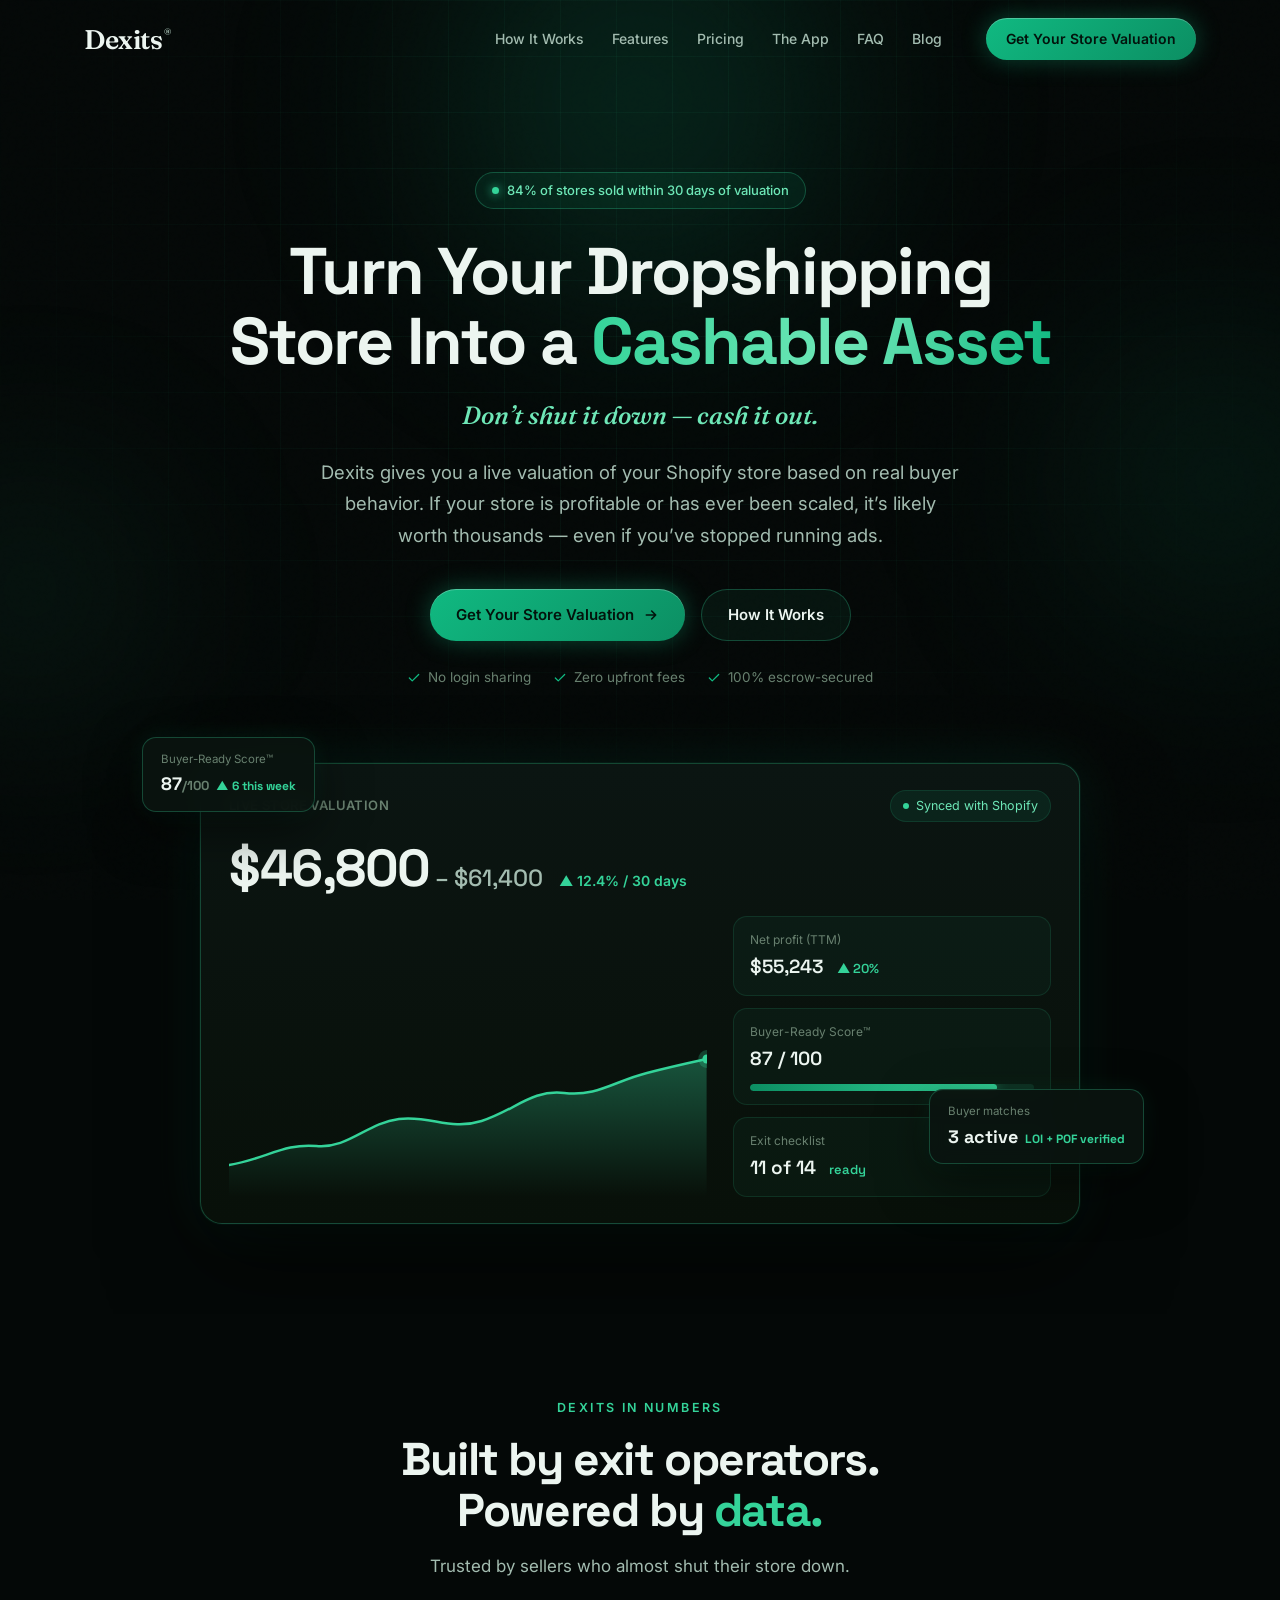
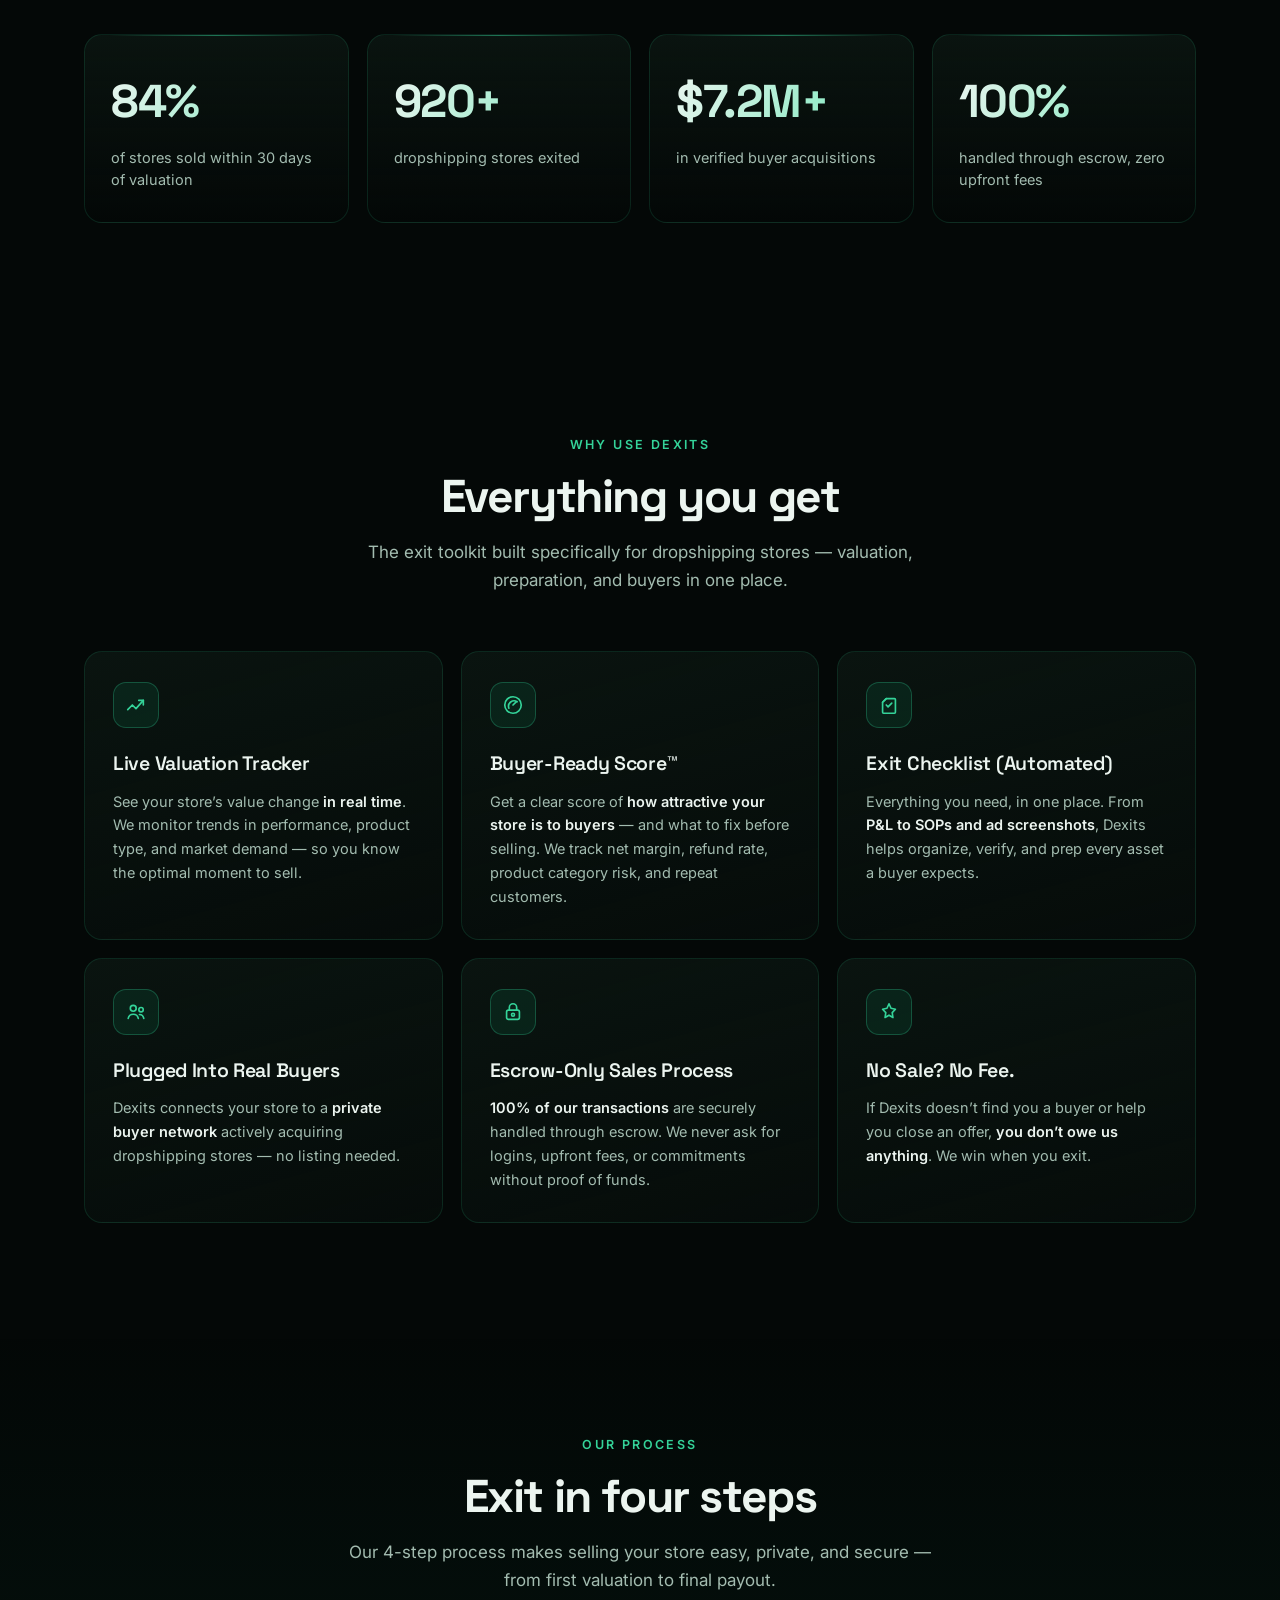
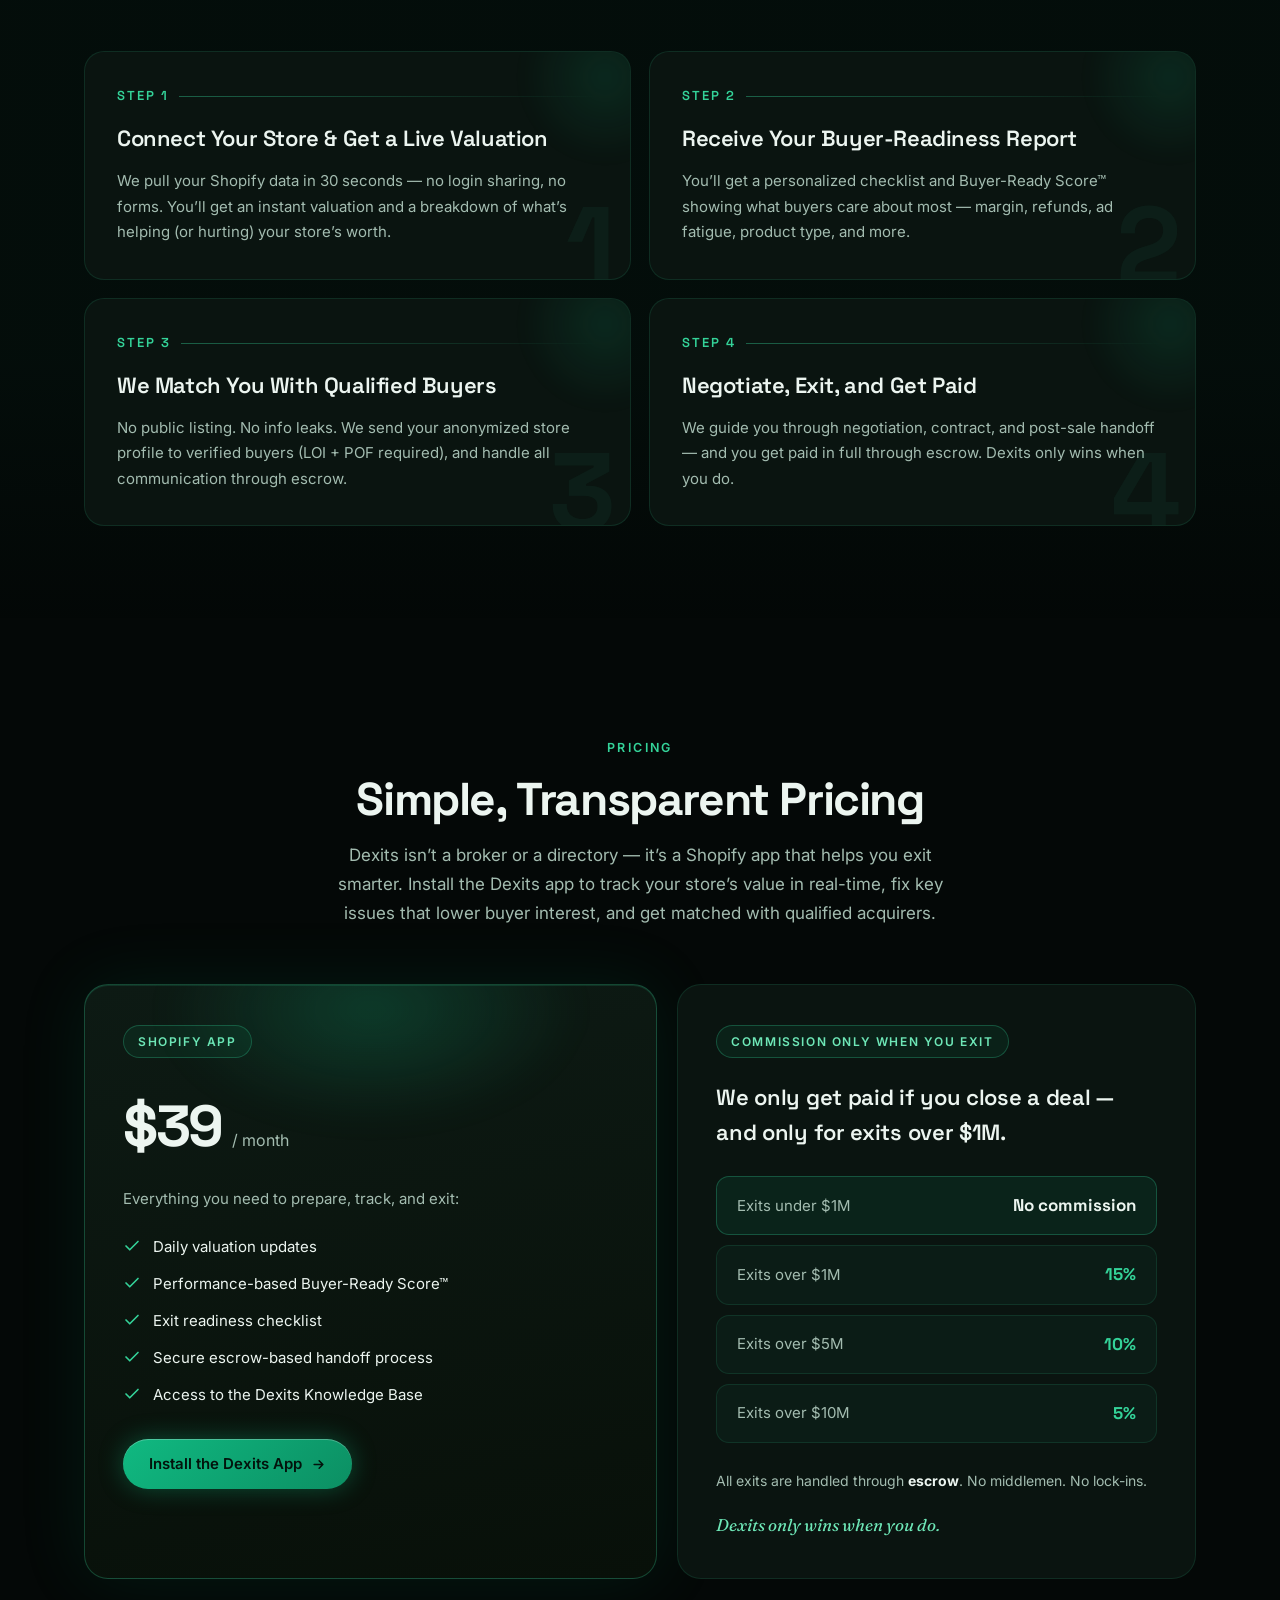
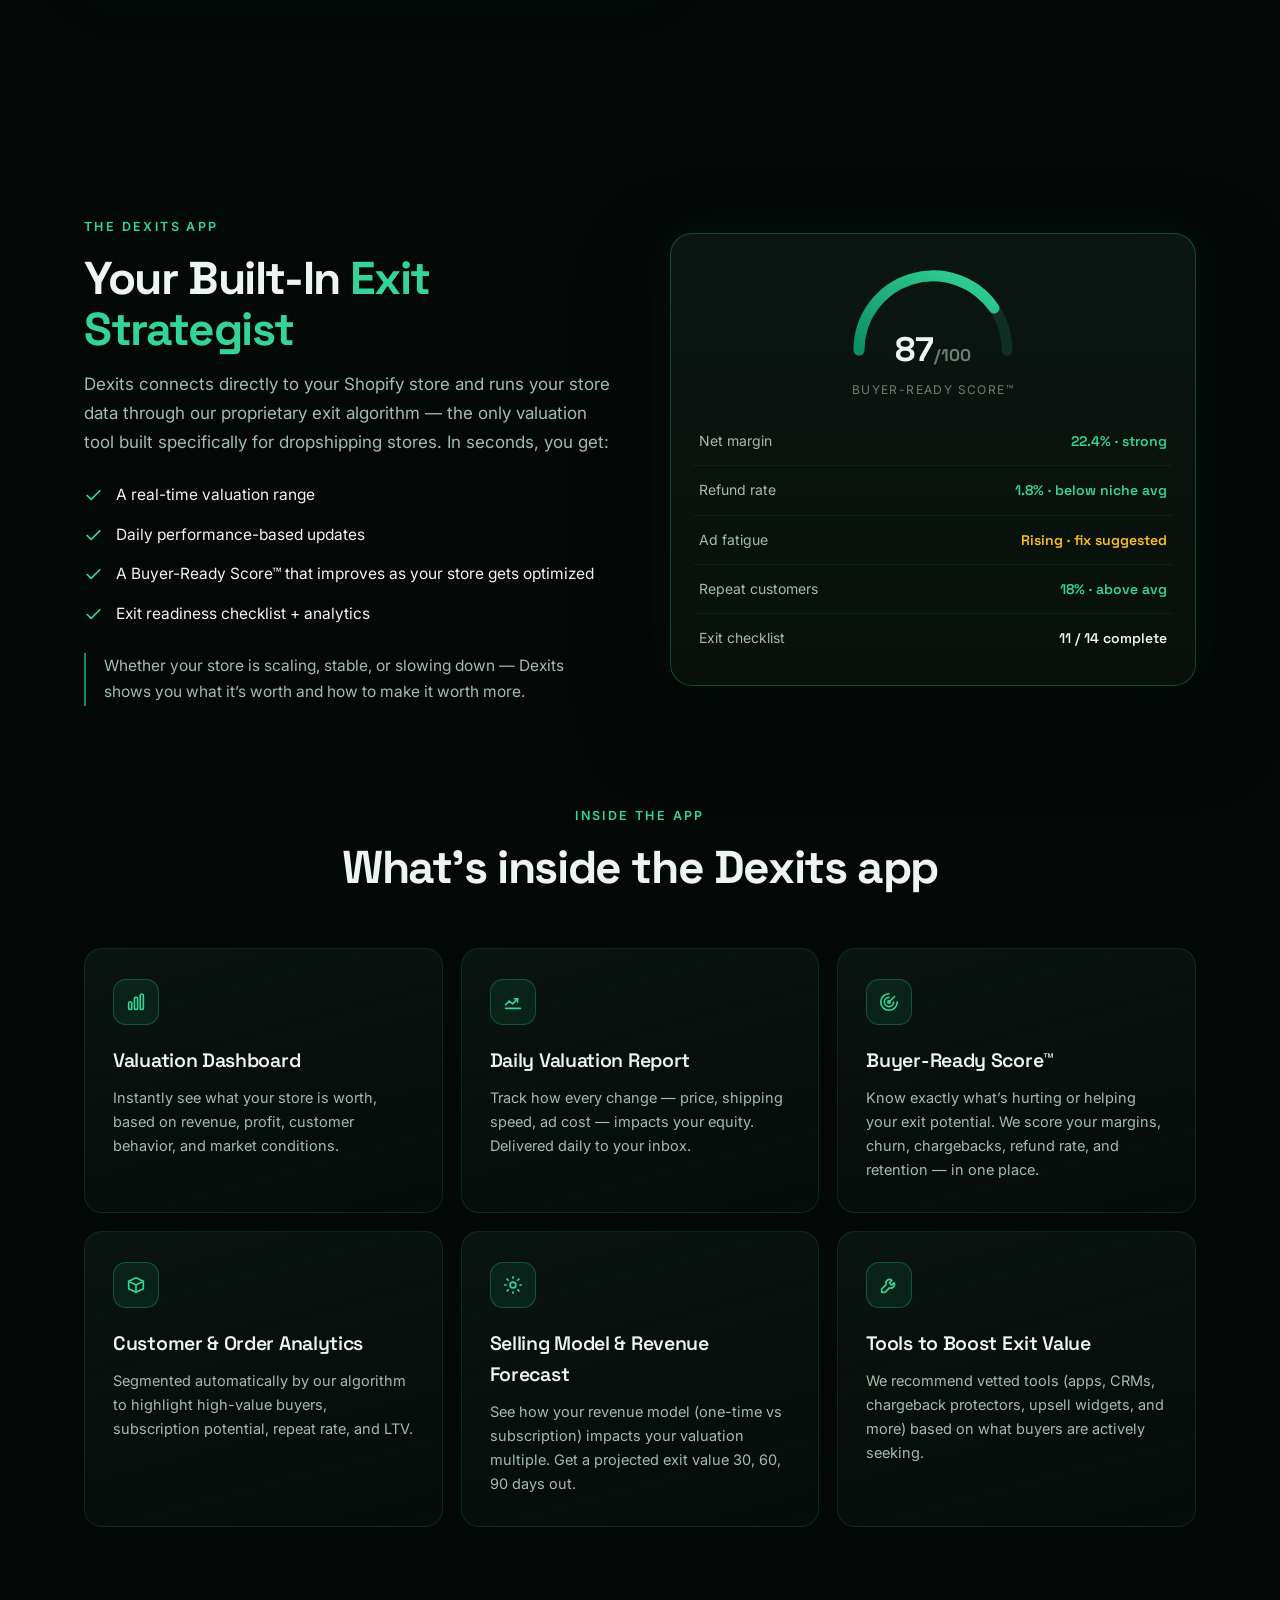
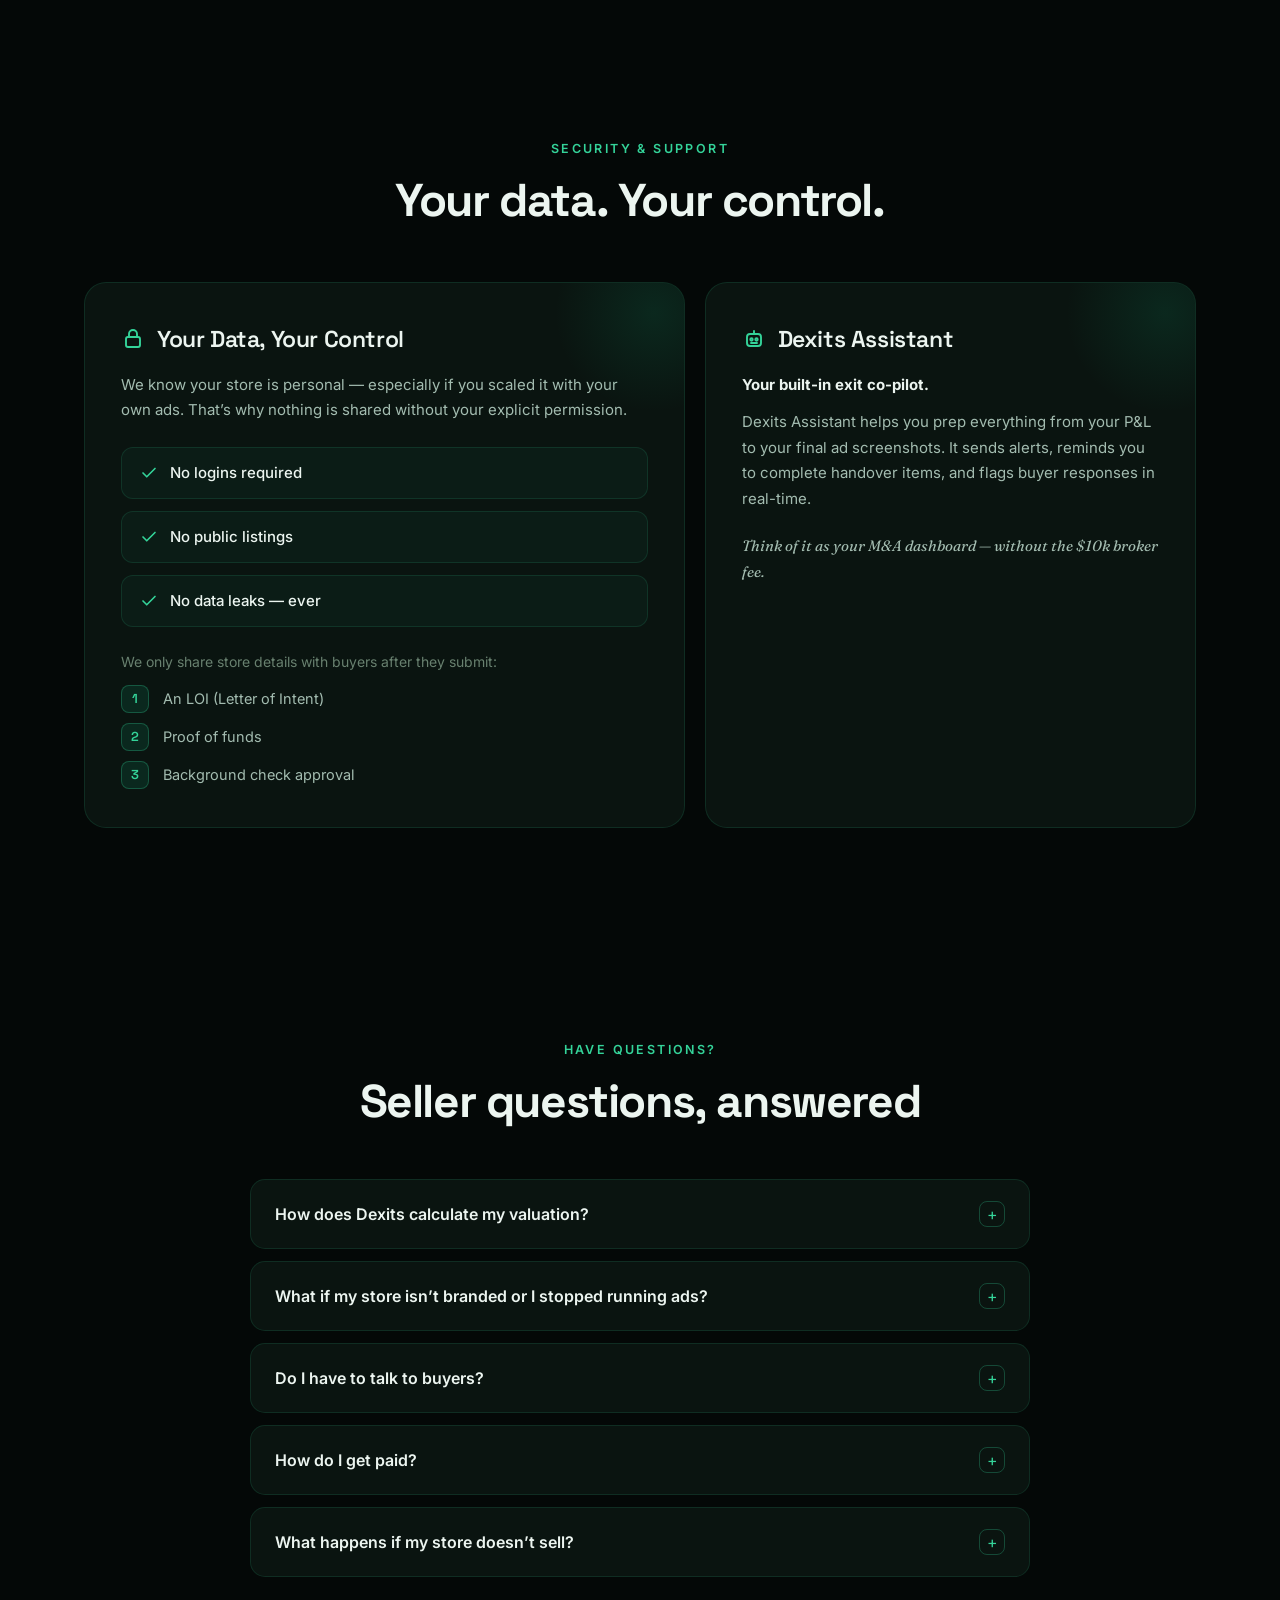
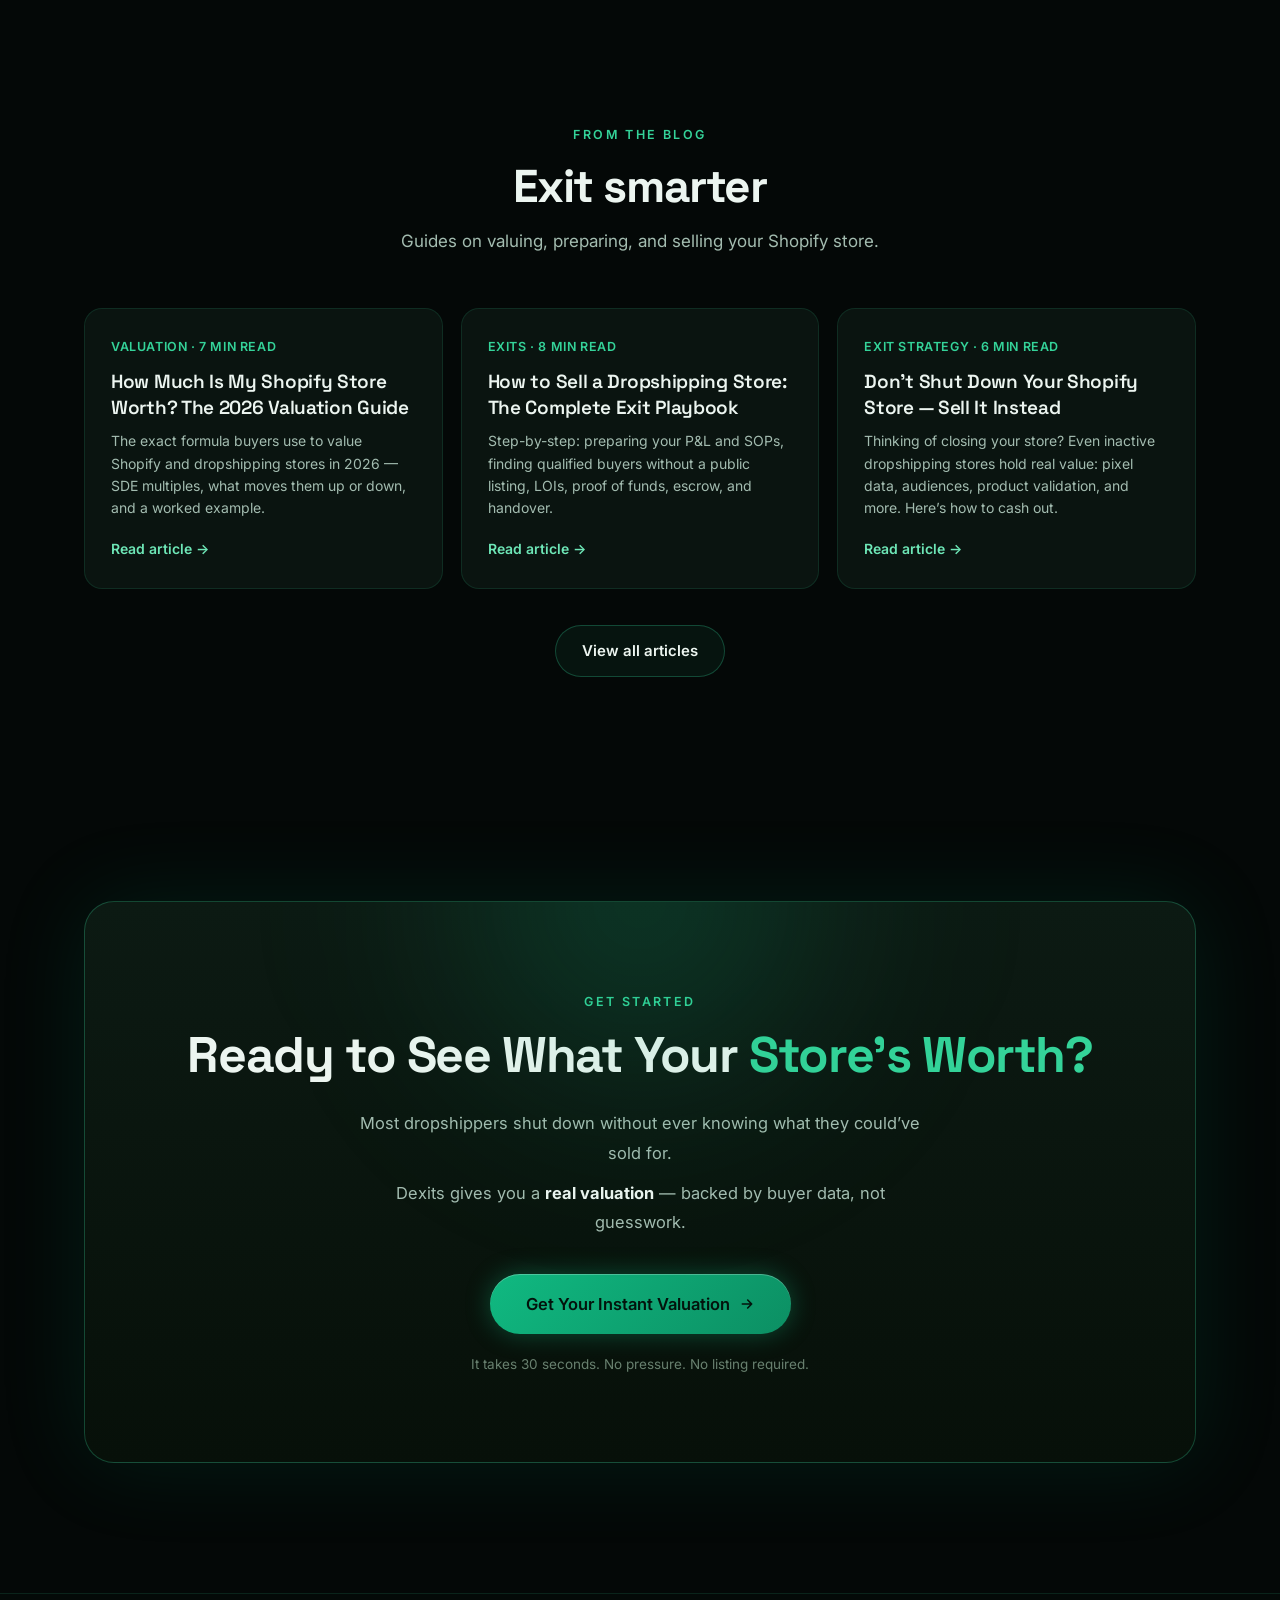
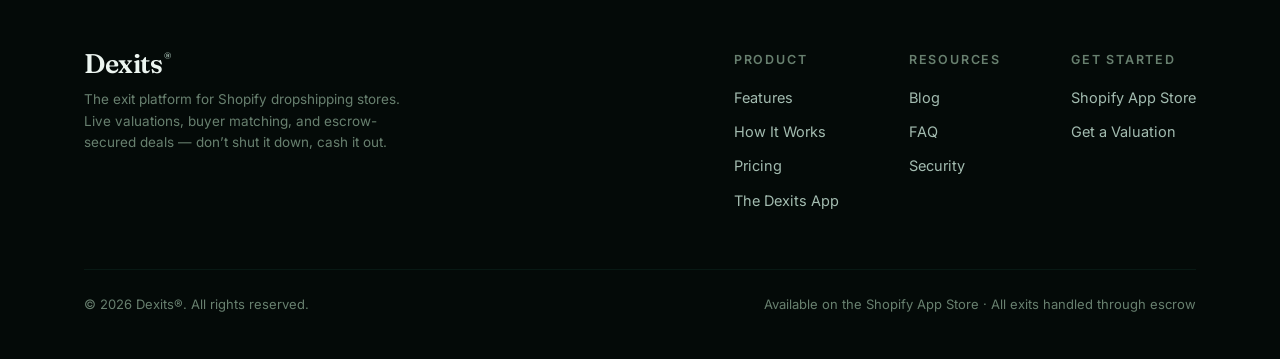
==== index.html @ 19e2a61b "dexits.com rebuild — vision-doc copy, dark emerald design, SEO blog system" ====
<!DOCTYPE html>
<html lang="en">
<head>
<meta charset="UTF-8">
<meta name="viewport" content="width=device-width, initial-scale=1.0">
<title>Dexits® — Turn Your Dropshipping Store Into a Cashable Asset</title>
<meta name="description" content="Don't shut it down — cash it out. Dexits gives you a live valuation of your Shopify store based on real buyer behavior. Instant valuation, Buyer-Ready Score™, private buyer matching, 100% escrow.">
<meta name="keywords" content="sell shopify store, shopify store valuation, sell dropshipping store, dropshipping store worth, exit shopify business, shopify exit, store valuation calculator">
<link rel="canonical" href="https://dexits.com/">
<meta property="og:type" content="website">
<meta property="og:url" content="https://dexits.com/">
<meta property="og:site_name" content="Dexits®">
<meta property="og:title" content="Dexits® — Turn Your Dropshipping Store Into a Cashable Asset">
<meta property="og:description" content="Live Shopify store valuations backed by real buyer behavior. Buyer-Ready Score™, private buyer network, 100% escrow, zero upfront fees.">
<meta name="twitter:card" content="summary_large_image">
<meta name="twitter:title" content="Dexits® — Turn Your Dropshipping Store Into a Cashable Asset">
<meta name="twitter:description" content="Don't shut it down — cash it out. Live valuations, buyer matching, and escrow-secured exits for Shopify dropshipping stores.">
<meta name="theme-color" content="#040807">
<link rel="preconnect" href="https://fonts.googleapis.com">
<link rel="preconnect" href="https://fonts.gstatic.com" crossorigin>
<link href="https://fonts.googleapis.com/css2?family=Fraunces:opsz,wght@9..144,500;9..144,600&family=Space+Grotesk:wght@400;500;600;700&family=Inter:wght@400;500;600&display=swap" rel="stylesheet">
<script type="application/ld+json">
{
  "@context": "https://schema.org",
  "@type": "Organization",
  "name": "Dexits",
  "url": "https://dexits.com/",
  "description": "Dexits helps Shopify dropshipping store owners get live valuations and exit through a private buyer network with escrow-secured deals.",
  "sameAs": ["https://apps.shopify.com/dexits"]
}
</script>
<script type="application/ld+json">
{
  "@context": "https://schema.org",
  "@type": "SoftwareApplication",
  "name": "Dexits — Shopify App",
  "operatingSystem": "Web",
  "applicationCategory": "BusinessApplication",
  "url": "https://apps.shopify.com/dexits",
  "offers": { "@type": "Offer", "price": "39", "priceCurrency": "USD", "description": "Monthly subscription. Commission only on exits over $1M." },
  "description": "Live Shopify store valuation, Buyer-Ready Score™, exit readiness checklist, and private buyer matching — built for dropshipping stores."
}
</script>
<script type="application/ld+json">
{
  "@context": "https://schema.org",
  "@type": "FAQPage",
  "mainEntity": [
    { "@type": "Question", "name": "How does Dexits calculate my valuation?", "acceptedAnswer": { "@type": "Answer", "text": "We plug into your Shopify store and analyze revenue, margin, churn, niche trends, and buyer demand. Our algorithm was built on real exit data from 900+ dropshipping stores." } },
    { "@type": "Question", "name": "What if my store isn't branded or I stopped running ads?", "acceptedAnswer": { "@type": "Answer", "text": "You'd be surprised what buyers are still interested in. Past performance, product type, and audience data can still create value — even if you're inactive now." } },
    { "@type": "Question", "name": "Do I have to talk to buyers?", "acceptedAnswer": { "@type": "Answer", "text": "Only if you want to. Dexits handles communication, negotiation, and handover. You'll only be looped in when it's time to review offers or finalize terms." } },
    { "@type": "Question", "name": "How do I get paid?", "acceptedAnswer": { "@type": "Answer", "text": "All payments go through a secure third-party escrow provider. You'll never be asked to share logins or accept direct wires." } },
    { "@type": "Question", "name": "What happens if my store doesn't sell?", "acceptedAnswer": { "@type": "Answer", "text": "You don't pay us anything. You'll still keep access to your Buyer-Ready Score™, valuation tracking, and Dexits Assistant for future exits." } }
  ]
}
</script>
<style>
/* ============================================================
   DEXITS.COM — dark + emerald glow
   EDIT STATS IN ONE PLACE: search for "STAT:" comments below
   ============================================================ */
:root{
  --bg0:#040807;
  --bg1:#060d0a;
  --panel:#0a1410;
  --panel2:#0c1712;
  --line:rgba(52,211,153,.13);
  --line-strong:rgba(52,211,153,.28);
  --em:#10b981;
  --em-bright:#34d399;
  --em-soft:#6ee7b7;
  --em-deep:#0c8f63;
  --ink:#ecf5f0;
  --mut:#a3bcb0;
  --dim:#68806f;
  --radius:18px;
  --font-body:'Inter',system-ui,-apple-system,sans-serif;
  --font-disp:'Space Grotesk','Inter',sans-serif;
  --font-serif:'Fraunces',Georgia,serif;
}
*{margin:0;padding:0;box-sizing:border-box}
html{scroll-behavior:smooth;scroll-padding-top:96px}
body{
  background:var(--bg0);
  color:var(--ink);
  font-family:var(--font-body);
  font-size:16px;line-height:1.6;
  -webkit-font-smoothing:antialiased;
  overflow-x:hidden;
}
::selection{background:rgba(16,185,129,.35)}
a{color:inherit;text-decoration:none}
img{max-width:100%;display:block}
.wrap{max-width:1160px;margin:0 auto;padding:0 24px}

/* ---------- ambient glow layers ---------- */
.orb{position:absolute;border-radius:50%;filter:blur(90px);pointer-events:none;z-index:0}
.grain{position:fixed;inset:0;z-index:1;pointer-events:none;opacity:.5;mix-blend-mode:overlay;
  background-image:url("data:image/svg+xml,%3Csvg viewBox='0 0 240 240' xmlns='http://www.w3.org/2000/svg'%3E%3Cfilter id='n'%3E%3CfeTurbulence type='fractalNoise' baseFrequency='0.9' numOctaves='2' stitchTiles='stitch'/%3E%3C/filter%3E%3Crect width='100%25' height='100%25' filter='url(%23n)' opacity='0.05'/%3E%3C/svg%3E");}
main,header,footer{position:relative;z-index:2}

/* ---------- nav ---------- */
.nav{position:fixed;top:0;left:0;right:0;z-index:50;transition:background .3s,border-color .3s,backdrop-filter .3s;border-bottom:1px solid transparent}
.nav.scrolled{background:rgba(4,8,7,.78);backdrop-filter:blur(14px);-webkit-backdrop-filter:blur(14px);border-bottom-color:var(--line)}
.nav-inner{max-width:1160px;margin:0 auto;padding:18px 24px;display:flex;align-items:center;gap:36px}
.brand{font-family:var(--font-serif);font-weight:600;font-size:27px;letter-spacing:-.5px;color:var(--ink);display:flex;align-items:flex-start;gap:2px;line-height:1}
.brand sup{font-size:10px;margin-top:2px;color:var(--mut)}
.nav-links{display:flex;gap:28px;margin-left:auto;align-items:center}
.nav-links a{font-size:14px;color:var(--mut);font-weight:500;transition:color .2s}
.nav-links a:hover{color:var(--em-bright)}
.btn{display:inline-flex;align-items:center;gap:9px;font-weight:600;font-size:15px;font-family:var(--font-body);border-radius:999px;padding:13px 26px;cursor:pointer;transition:transform .2s,box-shadow .2s,background .2s;border:none}
.btn-primary{background:linear-gradient(135deg,var(--em) 0%,var(--em-deep) 100%);color:#03130c;box-shadow:0 0 24px rgba(16,185,129,.35),inset 0 1px 0 rgba(255,255,255,.25)}
.btn-primary:hover{transform:translateY(-2px);box-shadow:0 0 42px rgba(16,185,129,.55),inset 0 1px 0 rgba(255,255,255,.25)}
.btn-ghost{background:rgba(52,211,153,.06);color:var(--ink);border:1px solid var(--line-strong)}
.btn-ghost:hover{background:rgba(52,211,153,.12);transform:translateY(-2px)}
.btn-sm{padding:10px 20px;font-size:14px}
.nav .btn{white-space:nowrap}
.burger{display:none;margin-left:auto;background:none;border:1px solid var(--line-strong);border-radius:10px;padding:8px 10px;color:var(--ink);font-size:18px;cursor:pointer}
.mobile-menu{display:none;position:fixed;top:64px;left:0;right:0;z-index:49;background:rgba(4,8,7,.97);backdrop-filter:blur(16px);border-bottom:1px solid var(--line);padding:18px 24px 26px;flex-direction:column;gap:16px}
.mobile-menu a{font-size:16px;color:var(--mut);font-weight:500}
.mobile-menu.open{display:flex}

/* ---------- hero ---------- */
.hero{position:relative;padding:172px 0 90px;overflow:hidden}
.hero .orb.a{width:640px;height:640px;top:-220px;left:50%;transform:translateX(-50%);background:radial-gradient(circle,rgba(16,185,129,.22),transparent 65%)}
.hero .orb.b{width:520px;height:520px;top:220px;right:-200px;background:radial-gradient(circle,rgba(12,143,99,.16),transparent 65%)}
.hero .orb.c{width:420px;height:420px;top:380px;left:-180px;background:radial-gradient(circle,rgba(52,211,153,.10),transparent 65%)}
.hero-grid-bg{position:absolute;inset:0;background-image:linear-gradient(rgba(52,211,153,.05) 1px,transparent 1px),linear-gradient(90deg,rgba(52,211,153,.05) 1px,transparent 1px);background-size:56px 56px;mask-image:radial-gradient(ellipse 75% 60% at 50% 22%,#000 30%,transparent 75%);-webkit-mask-image:radial-gradient(ellipse 75% 60% at 50% 22%,#000 30%,transparent 75%)}
.hero-inner{position:relative;text-align:center;max-width:860px;margin:0 auto}
.pill{display:inline-flex;align-items:center;gap:8px;font-size:13px;font-weight:500;color:var(--em-soft);background:rgba(16,185,129,.08);border:1px solid var(--line-strong);border-radius:999px;padding:7px 16px;margin-bottom:28px}
.pill .dot{width:7px;height:7px;border-radius:50%;background:var(--em-bright);box-shadow:0 0 10px var(--em-bright);animation:pulse 2.2s infinite}
@keyframes pulse{0%,100%{opacity:1}50%{opacity:.35}}
h1{font-family:var(--font-disp);font-size:clamp(38px,6vw,66px);line-height:1.06;letter-spacing:-2px;font-weight:700}
h1 .accent{background:linear-gradient(100deg,var(--em-bright),var(--em-soft) 55%,var(--em));-webkit-background-clip:text;background-clip:text;color:transparent}
.strap{font-family:var(--font-serif);font-size:clamp(19px,2.6vw,25px);color:var(--em-soft);margin-top:18px;font-weight:500;font-style:italic}
.sub{font-size:clamp(16px,2vw,18.5px);color:var(--mut);max-width:640px;margin:22px auto 0;line-height:1.7}
.hero-ctas{display:flex;gap:16px;justify-content:center;margin-top:38px;flex-wrap:wrap}
.micro-trust{display:flex;gap:22px;justify-content:center;margin-top:26px;flex-wrap:wrap;font-size:13.5px;color:var(--dim)}
.micro-trust span{display:flex;align-items:center;gap:7px}
.micro-trust svg{width:14px;height:14px;stroke:var(--em);flex:none}

/* hero dashboard visual */
.hero-visual{position:relative;max-width:880px;margin:74px auto 0}
.hero-visual::before{content:"";position:absolute;inset:-40px -60px auto;height:120%;background:radial-gradient(ellipse 60% 55% at 50% 45%,rgba(16,185,129,.16),transparent 70%);filter:blur(30px);z-index:0}
.dash{position:relative;z-index:1;background:linear-gradient(180deg,#0b1512,#081009);border:1px solid var(--line-strong);border-radius:22px;padding:26px 28px;box-shadow:0 40px 90px rgba(0,0,0,.6),0 0 0 1px rgba(52,211,153,.06),0 0 60px rgba(16,185,129,.12);text-align:left}
.dash-top{display:flex;align-items:center;justify-content:space-between;margin-bottom:20px;gap:12px;flex-wrap:wrap}
.dash-title{font-size:13px;color:var(--dim);letter-spacing:.4px;text-transform:uppercase;font-weight:600}
.dash-live{display:flex;align-items:center;gap:7px;font-size:12.5px;color:var(--em-soft);background:rgba(16,185,129,.09);border:1px solid var(--line);padding:5px 12px;border-radius:999px}
.dash-live .dot{width:6px;height:6px;border-radius:50%;background:var(--em-bright);animation:pulse 2s infinite}
.dash-val{font-family:var(--font-disp);font-size:clamp(34px,5vw,52px);font-weight:700;letter-spacing:-1.5px;line-height:1}
.dash-val small{font-size:.45em;color:var(--mut);font-weight:500;letter-spacing:0}
.dash-delta{display:inline-flex;align-items:center;gap:5px;color:var(--em-bright);font-size:14px;font-weight:600;margin-left:12px}
.dash-cols{display:grid;grid-template-columns:1.5fr 1fr;gap:26px;margin-top:22px;align-items:end}
.spark{width:100%;height:150px}
.dash-side{display:flex;flex-direction:column;gap:12px}
.mini{background:rgba(52,211,153,.045);border:1px solid var(--line);border-radius:14px;padding:13px 16px}
.mini .k{font-size:12px;color:var(--dim);margin-bottom:3px}
.mini .v{font-family:var(--font-disp);font-size:19px;font-weight:600}
.mini .v em{font-style:normal;color:var(--em-bright);font-size:13px;margin-left:8px}
.score-bar{height:7px;border-radius:99px;background:rgba(52,211,153,.12);margin-top:9px;overflow:hidden}
.score-bar i{display:block;height:100%;width:87%;border-radius:99px;background:linear-gradient(90deg,var(--em-deep),var(--em-bright));box-shadow:0 0 12px rgba(52,211,153,.6)}
.chip{position:absolute;z-index:2;background:rgba(10,20,16,.92);border:1px solid var(--line-strong);border-radius:14px;padding:12px 18px;box-shadow:0 18px 50px rgba(0,0,0,.55),0 0 24px rgba(16,185,129,.10);backdrop-filter:blur(8px)}
.chip .k{font-size:11.5px;color:var(--dim);margin-bottom:2px}
.chip .v{font-family:var(--font-disp);font-size:18px;font-weight:700}
.chip .v em{font-style:normal;font-size:12px;color:var(--em-bright);margin-left:7px}
.chip.c1{top:-26px;left:-58px;animation:float 7s ease-in-out infinite}
.chip.c2{bottom:60px;right:-64px;animation:float 8s ease-in-out 1.2s infinite}
@keyframes float{0%,100%{transform:translateY(0)}50%{transform:translateY(-12px)}}

/* ---------- shared section bits ---------- */
section{position:relative;padding:104px 0}
.label{display:inline-block;font-size:12.5px;letter-spacing:2.4px;text-transform:uppercase;color:var(--em-bright);font-weight:600;margin-bottom:16px}
h2{font-family:var(--font-disp);font-size:clamp(30px,4.4vw,46px);letter-spacing:-1.4px;line-height:1.1;font-weight:700}
.sect-sub{color:var(--mut);font-size:17px;max-width:620px;margin-top:16px;line-height:1.7}
.center{text-align:center}
.center .sect-sub{margin-left:auto;margin-right:auto}

/* reveal on scroll */
.rv{opacity:0;transform:translateY(26px);transition:opacity .7s ease,transform .7s ease}
.rv.in{opacity:1;transform:none}

/* ---------- numbers ---------- */
.numbers{padding-top:80px}
.num-grid{display:grid;grid-template-columns:repeat(4,1fr);gap:18px;margin-top:54px}
.num-card{background:linear-gradient(180deg,var(--panel),transparent);border:1px solid var(--line);border-radius:var(--radius);padding:30px 26px;position:relative;overflow:hidden;transition:border-color .3s,transform .3s}
.num-card:hover{border-color:var(--line-strong);transform:translateY(-4px)}
.num-card::after{content:"";position:absolute;top:0;left:24px;right:24px;height:1px;background:linear-gradient(90deg,transparent,rgba(52,211,153,.5),transparent)}
.num{font-family:var(--font-disp);font-size:clamp(34px,4vw,46px);font-weight:700;letter-spacing:-1.5px;background:linear-gradient(120deg,var(--ink),var(--em-soft));-webkit-background-clip:text;background-clip:text;color:transparent}
.num-card p{color:var(--mut);font-size:14.5px;margin-top:8px;line-height:1.55}

/* ---------- features ---------- */
.feat-grid{display:grid;grid-template-columns:repeat(3,1fr);gap:18px;margin-top:56px}
.feat{background:linear-gradient(165deg,var(--panel) 0%,rgba(10,20,16,.35) 100%);border:1px solid var(--line);border-radius:var(--radius);padding:30px 28px;transition:transform .3s,border-color .3s,box-shadow .3s;position:relative;overflow:hidden}
.feat:hover{transform:translateY(-5px);border-color:var(--line-strong);box-shadow:0 24px 60px rgba(0,0,0,.45),0 0 34px rgba(16,185,129,.08)}
.feat-ico{width:46px;height:46px;border-radius:13px;background:rgba(16,185,129,.10);border:1px solid var(--line-strong);display:flex;align-items:center;justify-content:center;margin-bottom:20px}
.feat-ico svg{width:22px;height:22px;stroke:var(--em-bright);fill:none;stroke-width:1.8;stroke-linecap:round;stroke-linejoin:round}
.feat h3{font-family:var(--font-disp);font-size:19.5px;font-weight:600;letter-spacing:-.3px;margin-bottom:10px}
.feat p{color:var(--mut);font-size:14.5px;line-height:1.65}
.feat p b{color:var(--ink);font-weight:600}

/* ---------- process ---------- */
.process{background:linear-gradient(180deg,transparent,rgba(12,143,99,.045) 30%,rgba(12,143,99,.045) 70%,transparent)}
.steps{display:grid;grid-template-columns:repeat(2,1fr);gap:18px;margin-top:56px}
.step{background:var(--panel);border:1px solid var(--line);border-radius:20px;padding:34px 32px;position:relative;overflow:hidden;transition:transform .3s,border-color .3s}
.step:hover{transform:translateY(-4px);border-color:var(--line-strong)}
.step::before{content:"";position:absolute;top:-60px;right:-60px;width:170px;height:170px;background:radial-gradient(circle,rgba(16,185,129,.13),transparent 70%);filter:blur(8px)}
.step-no{font-family:var(--font-disp);font-size:13px;font-weight:600;letter-spacing:2px;color:var(--em-bright);text-transform:uppercase;margin-bottom:14px;display:flex;align-items:center;gap:10px}
.step-no::after{content:"";flex:1;height:1px;background:linear-gradient(90deg,rgba(52,211,153,.4),transparent)}
.step h3{font-family:var(--font-disp);font-size:22px;font-weight:600;letter-spacing:-.4px;margin-bottom:12px}
.step p{color:var(--mut);font-size:15px;line-height:1.7}
.step .big-index{position:absolute;bottom:-22px;right:14px;font-family:var(--font-disp);font-size:110px;font-weight:700;color:rgba(52,211,153,.06);line-height:1;pointer-events:none}

/* ---------- pricing ---------- */
.price-grid{display:grid;grid-template-columns:1.05fr .95fr;gap:20px;margin-top:56px;align-items:stretch}
.price-card{border-radius:24px;padding:40px 38px;position:relative;overflow:hidden}
.price-app{background:linear-gradient(170deg,#0d1a14,#081009);border:1px solid var(--line-strong);box-shadow:0 0 70px rgba(16,185,129,.10),inset 0 1px 0 rgba(52,211,153,.14)}
.price-app::before{content:"";position:absolute;top:-90px;left:50%;transform:translateX(-50%);width:420px;height:230px;background:radial-gradient(ellipse,rgba(16,185,129,.22),transparent 70%);filter:blur(16px)}
.price-tag{display:inline-block;font-size:12px;letter-spacing:1.6px;text-transform:uppercase;color:var(--em-soft);border:1px solid var(--line-strong);background:rgba(16,185,129,.08);border-radius:999px;padding:6px 14px;font-weight:600;margin-bottom:22px}
.price-line{display:flex;align-items:baseline;gap:10px}
.price-line .amount{font-family:var(--font-disp);font-size:58px;font-weight:700;letter-spacing:-2.5px}
.price-line .per{color:var(--mut);font-size:16px}
.price-card h3{font-family:var(--font-disp);font-size:22px;font-weight:600;margin-bottom:6px;letter-spacing:-.3px}
.price-desc{color:var(--mut);font-size:15px;margin:14px 0 24px;line-height:1.65}
.plist{list-style:none;display:flex;flex-direction:column;gap:13px;margin-bottom:32px}
.plist li{display:flex;gap:12px;align-items:flex-start;font-size:15px;color:var(--ink)}
.plist svg{width:18px;height:18px;flex:none;margin-top:2px;stroke:var(--em-bright);fill:none;stroke-width:2.2;stroke-linecap:round;stroke-linejoin:round}
.price-comm{background:var(--panel);border:1px solid var(--line)}
.tiers{display:flex;flex-direction:column;gap:10px;margin:26px 0}
.tier{display:flex;justify-content:space-between;align-items:center;background:rgba(52,211,153,.045);border:1px solid var(--line);border-radius:13px;padding:15px 20px;font-size:15px}
.tier .range{color:var(--mut)}
.tier .rate{font-family:var(--font-disp);font-weight:700;font-size:17px;color:var(--em-bright)}
.tier.zero .rate{color:var(--ink)}
.tier.zero{border-color:var(--line-strong);background:rgba(16,185,129,.09)}
.comm-note{color:var(--mut);font-size:14px;line-height:1.7}
.comm-note b{color:var(--ink)}
.wins{font-family:var(--font-serif);font-style:italic;color:var(--em-soft);font-size:17px;margin-top:18px}

/* ---------- app section ---------- */
.app-intro{display:grid;grid-template-columns:1fr 1fr;gap:60px;align-items:center;margin-top:26px}
.app-bullets{list-style:none;display:flex;flex-direction:column;gap:15px;margin:26px 0}
.app-bullets li{display:flex;gap:13px;align-items:flex-start;font-size:15.5px}
.app-bullets svg{width:19px;height:19px;flex:none;margin-top:3px;stroke:var(--em-bright);fill:none;stroke-width:2.2;stroke-linecap:round;stroke-linejoin:round}
.app-close{color:var(--mut);font-size:15.5px;line-height:1.7;border-left:2px solid var(--em-deep);padding-left:18px}
.app-shot{background:linear-gradient(180deg,#0b1512,#081009);border:1px solid var(--line-strong);border-radius:22px;padding:22px;box-shadow:0 34px 80px rgba(0,0,0,.55),0 0 50px rgba(16,185,129,.10)}
.app-shot .row{display:flex;justify-content:space-between;align-items:center;padding:13px 6px;border-bottom:1px solid rgba(52,211,153,.08);font-size:14px}
.app-shot .row:last-child{border-bottom:none}
.app-shot .row .l{color:var(--mut)}
.app-shot .row .r{font-family:var(--font-disp);font-weight:600}
.good{color:var(--em-bright)} .warn{color:#fbbf24}
.gauge-wrap{text-align:center;padding:8px 0 18px}
.gauge{width:168px;height:92px;margin:0 auto}
.gauge-num{font-family:var(--font-disp);font-size:34px;font-weight:700;margin-top:-40px}
.gauge-cap{font-size:12px;color:var(--dim);letter-spacing:1.4px;text-transform:uppercase;margin-top:2px}
.modules{display:grid;grid-template-columns:repeat(3,1fr);gap:18px;margin-top:56px}

/* ---------- security ---------- */
.sec-grid{display:grid;grid-template-columns:1.1fr .9fr;gap:20px;margin-top:56px}
.sec-card{background:var(--panel);border:1px solid var(--line);border-radius:22px;padding:38px 36px;position:relative;overflow:hidden}
.sec-card::before{content:"";position:absolute;top:-70px;right:-70px;width:200px;height:200px;background:radial-gradient(circle,rgba(16,185,129,.12),transparent 70%)}
.sec-card h3{font-family:var(--font-disp);font-size:23px;font-weight:600;letter-spacing:-.4px;margin-bottom:14px;display:flex;align-items:center;gap:12px}
.sec-card h3 svg{width:24px;height:24px;stroke:var(--em-bright);fill:none;stroke-width:1.9;stroke-linecap:round;stroke-linejoin:round}
.sec-card>p{color:var(--mut);font-size:15px;line-height:1.7}
.nos{display:flex;flex-direction:column;gap:12px;margin:24px 0}
.no-item{display:flex;gap:12px;align-items:center;background:rgba(52,211,153,.045);border:1px solid var(--line);border-radius:12px;padding:13px 18px;font-size:15px;font-weight:500}
.no-item svg{width:18px;height:18px;flex:none;stroke:var(--em-bright);fill:none;stroke-width:2.2;stroke-linecap:round;stroke-linejoin:round}
.gate{margin-top:22px}
.gate p{font-size:14px;color:var(--dim);margin-bottom:12px}
.gate ol{list-style:none;counter-reset:g;display:flex;flex-direction:column;gap:10px}
.gate ol li{counter-increment:g;display:flex;gap:14px;align-items:center;font-size:14.5px;color:var(--mut)}
.gate ol li::before{content:counter(g);width:26px;height:26px;flex:none;border-radius:8px;background:rgba(16,185,129,.12);border:1px solid var(--line-strong);color:var(--em-bright);font-family:var(--font-disp);font-weight:600;font-size:13px;display:flex;align-items:center;justify-content:center}
.assist-quote{font-family:var(--font-serif);font-style:italic;font-size:17px;color:var(--em-soft);margin-top:22px}

/* ---------- faq ---------- */
.faq-list{max-width:780px;margin:52px auto 0;display:flex;flex-direction:column;gap:12px}
.faq{background:var(--panel);border:1px solid var(--line);border-radius:15px;overflow:hidden;transition:border-color .3s}
.faq.open{border-color:var(--line-strong)}
.faq-q{width:100%;background:none;border:none;color:var(--ink);font-family:var(--font-body);font-size:16px;font-weight:600;text-align:left;padding:21px 24px;cursor:pointer;display:flex;justify-content:space-between;align-items:center;gap:16px}
.faq-q .x{width:26px;height:26px;flex:none;border-radius:8px;border:1px solid var(--line-strong);display:flex;align-items:center;justify-content:center;color:var(--em-bright);font-size:16px;transition:transform .3s;font-weight:400}
.faq.open .x{transform:rotate(45deg)}
.faq-a{max-height:0;overflow:hidden;transition:max-height .4s ease}
.faq-a p{padding:0 24px 22px;color:var(--mut);font-size:15px;line-height:1.7}

/* ---------- blog teaser ---------- */
.blog-grid{display:grid;grid-template-columns:repeat(3,1fr);gap:18px;margin-top:52px}
.post-card{background:var(--panel);border:1px solid var(--line);border-radius:var(--radius);padding:28px 26px;display:flex;flex-direction:column;transition:transform .3s,border-color .3s}
.post-card:hover{transform:translateY(-5px);border-color:var(--line-strong)}
.post-meta{font-size:12.5px;color:var(--em-bright);letter-spacing:.6px;text-transform:uppercase;font-weight:600;margin-bottom:12px}
.post-card h3{font-family:var(--font-disp);font-size:19px;font-weight:600;letter-spacing:-.3px;line-height:1.35;margin-bottom:10px}
.post-card p{color:var(--mut);font-size:14px;line-height:1.6;flex:1}
.post-card .more{margin-top:18px;font-size:14px;color:var(--em-soft);font-weight:600}

/* ---------- final CTA ---------- */
.final{padding:120px 0 130px}
.final-card{position:relative;text-align:center;background:linear-gradient(180deg,#0c1a13,#071009);border:1px solid var(--line-strong);border-radius:30px;padding:86px 40px;overflow:hidden;box-shadow:0 0 90px rgba(16,185,129,.12)}
.final-card .orb.d{width:560px;height:560px;top:-280px;left:50%;transform:translateX(-50%);background:radial-gradient(circle,rgba(16,185,129,.26),transparent 65%)}
.final-card h2{font-size:clamp(32px,4.6vw,50px)}
.final-lines{margin:26px auto 0;max-width:560px;color:var(--mut);font-size:16.5px;line-height:1.8}
.final-lines b{color:var(--ink)}
.final .btn{margin-top:36px;font-size:16.5px;padding:17px 36px}
.final-fine{margin-top:20px;font-size:13.5px;color:var(--dim)}

/* ---------- footer ---------- */
footer{border-top:1px solid var(--line);padding:56px 0 44px;background:rgba(6,13,10,.6)}
.foot{display:flex;justify-content:space-between;gap:40px;flex-wrap:wrap;align-items:flex-start}
.foot-brand p{color:var(--dim);font-size:13.5px;margin-top:12px;max-width:320px;line-height:1.6}
.foot-cols{display:flex;gap:70px;flex-wrap:wrap}
.foot-col h4{font-size:12.5px;letter-spacing:1.8px;text-transform:uppercase;color:var(--dim);margin-bottom:16px;font-weight:600}
.foot-col a{display:block;color:var(--mut);font-size:14.5px;margin-bottom:11px;transition:color .2s}
.foot-col a:hover{color:var(--em-bright)}
.foot-bottom{margin-top:46px;padding-top:24px;border-top:1px solid rgba(52,211,153,.08);display:flex;justify-content:space-between;gap:16px;flex-wrap:wrap;font-size:13px;color:var(--dim)}

/* ---------- responsive ---------- */
@media (max-width:980px){
  .num-grid{grid-template-columns:repeat(2,1fr)}
  .feat-grid,.modules,.blog-grid{grid-template-columns:repeat(2,1fr)}
  .price-grid,.sec-grid,.app-intro{grid-template-columns:1fr}
  .chip.c1{left:-8px;top:-34px}.chip.c2{right:-8px}
}
@media (max-width:720px){
  .nav-links{display:none}
  .burger{display:block}
  .steps,.feat-grid,.modules,.blog-grid,.num-grid{grid-template-columns:1fr}
  .dash-cols{grid-template-columns:1fr}
  section{padding:76px 0}
  .hero{padding-top:140px}
  .chip{display:none}
  .final-card{padding:64px 24px}
}
</style>
</head>
<body>
<div class="grain"></div>

<!-- ================= NAV ================= -->
<header class="nav" id="nav">
  <div class="nav-inner">
    <a class="brand" href="#top">Dexits<sup>®</sup></a>
    <nav class="nav-links">
      <a href="#how-it-works">How It Works</a>
      <a href="#features">Features</a>
      <a href="#pricing">Pricing</a>
      <a href="#app">The App</a>
      <a href="#faq">FAQ</a>
      <a href="blog/index.html">Blog</a>
    </nav>
    <a class="btn btn-primary btn-sm" style="margin-left:8px" href="https://apps.shopify.com/dexits" target="_blank" rel="noopener">Get Your Store Valuation</a>
    <button class="burger" id="burger" aria-label="Menu">☰</button>
  </div>
  <div class="mobile-menu" id="mobileMenu">
    <a href="#how-it-works">How It Works</a>
    <a href="#features">Features</a>
    <a href="#pricing">Pricing</a>
    <a href="#app">The App</a>
    <a href="#faq">FAQ</a>
    <a href="blog/index.html">Blog</a>
    <a class="btn btn-primary btn-sm" href="https://apps.shopify.com/dexits" target="_blank" rel="noopener" style="justify-content:center">Get Your Store Valuation</a>
  </div>
</header>

<main id="top">

<!-- ================= HERO ================= -->
<section class="hero">
  <div class="hero-grid-bg"></div>
  <div class="orb a"></div><div class="orb b"></div><div class="orb c"></div>
  <div class="wrap">
    <div class="hero-inner">
      <!-- STAT: 84% badge -->
      <div class="pill rv"><span class="dot"></span>84% of stores sold within 30 days of valuation</div>
      <h1 class="rv">Turn Your Dropshipping Store Into a <span class="accent">Cashable Asset</span></h1>
      <p class="strap rv">Don’t shut it down — cash it out.</p>
      <p class="sub rv">Dexits gives you a live valuation of your Shopify store based on real buyer behavior. If your store is profitable or has ever been scaled, it’s likely worth thousands — even if you’ve stopped running ads.</p>
      <div class="hero-ctas rv">
        <a class="btn btn-primary" href="https://apps.shopify.com/dexits" target="_blank" rel="noopener">Get Your Store Valuation
          <svg width="16" height="16" viewBox="0 0 24 24" fill="none" stroke="currentColor" stroke-width="2.4" stroke-linecap="round" stroke-linejoin="round"><path d="M5 12h14M13 6l6 6-6 6"/></svg>
        </a>
        <a class="btn btn-ghost" href="#how-it-works">How It Works</a>
      </div>
      <div class="micro-trust rv">
        <span><svg viewBox="0 0 24 24" fill="none" stroke-width="2.2" stroke-linecap="round" stroke-linejoin="round"><path d="M20 6L9 17l-5-5"/></svg>No login sharing</span>
        <span><svg viewBox="0 0 24 24" fill="none" stroke-width="2.2" stroke-linecap="round" stroke-linejoin="round"><path d="M20 6L9 17l-5-5"/></svg>Zero upfront fees</span>
        <span><svg viewBox="0 0 24 24" fill="none" stroke-width="2.2" stroke-linecap="round" stroke-linejoin="round"><path d="M20 6L9 17l-5-5"/></svg>100% escrow-secured</span>
      </div>
    </div>

    <div class="hero-visual rv">
      <div class="chip c1">
        <div class="k">Buyer-Ready Score™</div>
        <div class="v">87<span style="color:var(--dim);font-size:13px">/100</span><em>▲ 6 this week</em></div>
      </div>
      <div class="chip c2">
        <div class="k">Buyer matches</div>
        <div class="v">3 active<em>LOI + POF verified</em></div>
      </div>
      <div class="dash">
        <div class="dash-top">
          <div class="dash-title">Live store valuation</div>
          <div class="dash-live"><span class="dot"></span>Synced with Shopify</div>
        </div>
        <div>
          <span class="dash-val">$46,800<small> – $61,400</small></span>
          <span class="dash-delta">▲ 12.4% / 30 days</span>
        </div>
        <div class="dash-cols">
          <svg class="spark" viewBox="0 0 520 150" preserveAspectRatio="none" aria-hidden="true">
            <defs>
              <linearGradient id="sg" x1="0" y1="0" x2="0" y2="1">
                <stop offset="0%" stop-color="#34d399" stop-opacity=".34"/>
                <stop offset="100%" stop-color="#34d399" stop-opacity="0"/>
              </linearGradient>
            </defs>
            <path d="M0,118 C40,112 60,96 95,99 C130,102 150,76 185,72 C220,68 240,84 275,74 C310,64 330,42 365,46 C400,50 420,34 455,26 C480,20 500,16 520,12 L520,150 L0,150 Z" fill="url(#sg)"/>
            <path d="M0,118 C40,112 60,96 95,99 C130,102 150,76 185,72 C220,68 240,84 275,74 C310,64 330,42 365,46 C400,50 420,34 455,26 C480,20 500,16 520,12" fill="none" stroke="#34d399" stroke-width="2.5" stroke-linecap="round"/>
            <circle cx="520" cy="12" r="4.5" fill="#34d399"/>
            <circle cx="520" cy="12" r="9" fill="#34d399" opacity=".25"/>
          </svg>
          <div class="dash-side">
            <div class="mini"><div class="k">Net profit (TTM)</div><div class="v">$55,243 <em>▲ 20%</em></div></div>
            <div class="mini"><div class="k">Buyer-Ready Score™</div><div class="v">87 / 100</div><div class="score-bar"><i></i></div></div>
            <div class="mini"><div class="k">Exit checklist</div><div class="v">11 of 14 <em>ready</em></div></div>
          </div>
        </div>
      </div>
    </div>
  </div>
</section>

<!-- ================= NUMBERS ================= -->
<section class="numbers" id="numbers">
  <div class="wrap">
    <div class="center">
      <span class="label rv">Dexits in Numbers</span>
      <h2 class="rv">Built by exit operators.<br>Powered by <span style="color:var(--em-bright)">data.</span></h2>
      <p class="sect-sub rv">Trusted by sellers who almost shut their store down.</p>
    </div>
    <!-- STAT: edit the four trust metrics here -->
    <div class="num-grid">
      <div class="num-card rv"><div class="num" data-count="84" data-suffix="%">84%</div><p>of stores sold within 30 days of valuation</p></div>
      <div class="num-card rv"><div class="num" data-count="920" data-suffix="+">920+</div><p>dropshipping stores exited</p></div>
      <div class="num-card rv"><div class="num" data-count="7.2" data-prefix="$" data-suffix="M+" data-decimals="1">$7.2M+</div><p>in verified buyer acquisitions</p></div>
      <div class="num-card rv"><div class="num" data-count="100" data-suffix="%">100%</div><p>handled through escrow, zero upfront fees</p></div>
    </div>
  </div>
</section>

<!-- ================= FEATURES ================= -->
<section id="features">
  <div class="wrap">
    <div class="center">
      <span class="label rv">Why Use Dexits</span>
      <h2 class="rv">Everything you get</h2>
      <p class="sect-sub rv">The exit toolkit built specifically for dropshipping stores — valuation, preparation, and buyers in one place.</p>
    </div>
    <div class="feat-grid">
      <div class="feat rv">
        <div class="feat-ico"><svg viewBox="0 0 24 24"><path d="M3 17l5-5 4 4 8-9"/><path d="M15 7h5v5"/></svg></div>
        <h3>Live Valuation Tracker</h3>
        <p>See your store’s value change <b>in real time</b>. We monitor trends in performance, product type, and market demand — so you know the optimal moment to sell.</p>
      </div>
      <div class="feat rv">
        <div class="feat-ico"><svg viewBox="0 0 24 24"><circle cx="12" cy="12" r="9"/><path d="M12 12l3.5-3.5"/><path d="M7.5 15.5a6 6 0 019-7"/></svg></div>
        <h3>Buyer-Ready Score™</h3>
        <p>Get a clear score of <b>how attractive your store is to buyers</b> — and what to fix before selling. We track net margin, refund rate, product category risk, and repeat customers.</p>
      </div>
      <div class="feat rv">
        <div class="feat-ico"><svg viewBox="0 0 24 24"><path d="M9 5h9a1 1 0 011 1v14a1 1 0 01-1 1H6a1 1 0 01-1-1V9z"/><path d="M9 5L5 9"/><path d="M9 12l2 2 4-4"/></svg></div>
        <h3>Exit Checklist (Automated)</h3>
        <p>Everything you need, in one place. From <b>P&amp;L to SOPs and ad screenshots</b>, Dexits helps organize, verify, and prep every asset a buyer expects.</p>
      </div>
      <div class="feat rv">
        <div class="feat-ico"><svg viewBox="0 0 24 24"><circle cx="9" cy="8" r="3.2"/><path d="M3.5 19c.6-3 2.8-4.5 5.5-4.5S13.9 16 14.5 19"/><circle cx="17.5" cy="9.5" r="2.4"/><path d="M15.8 14.7c2.6.1 4.2 1.5 4.7 4.3"/></svg></div>
        <h3>Plugged Into Real Buyers</h3>
        <p>Dexits connects your store to a <b>private buyer network</b> actively acquiring dropshipping stores — no listing needed.</p>
      </div>
      <div class="feat rv">
        <div class="feat-ico"><svg viewBox="0 0 24 24"><rect x="5" y="10" width="14" height="10" rx="2"/><path d="M8 10V7a4 4 0 018 0v3"/><circle cx="12" cy="15" r="1.6"/></svg></div>
        <h3>Escrow-Only Sales Process</h3>
        <p><b>100% of our transactions</b> are securely handled through escrow. We never ask for logins, upfront fees, or commitments without proof of funds.</p>
      </div>
      <div class="feat rv">
        <div class="feat-ico"><svg viewBox="0 0 24 24"><path d="M12 3l2.2 4.9L19 9l-3.5 3.7.8 5.3-4.3-2.5-4.3 2.5.8-5.3L5 9l4.8-1.1z"/></svg></div>
        <h3>No Sale? No Fee.</h3>
        <p>If Dexits doesn’t find you a buyer or help you close an offer, <b>you don’t owe us anything</b>. We win when you exit.</p>
      </div>
    </div>
  </div>
</section>

<!-- ================= PROCESS ================= -->
<section class="process" id="how-it-works">
  <div class="wrap">
    <div class="center">
      <span class="label rv">Our Process</span>
      <h2 class="rv">Exit in four steps</h2>
      <p class="sect-sub rv">Our 4-step process makes selling your store easy, private, and secure — from first valuation to final payout.</p>
    </div>
    <div class="steps">
      <div class="step rv">
        <div class="step-no">Step 1</div>
        <h3>Connect Your Store &amp; Get a Live Valuation</h3>
        <p>We pull your Shopify data in 30 seconds — no login sharing, no forms. You’ll get an instant valuation and a breakdown of what’s helping (or hurting) your store’s worth.</p>
        <div class="big-index">1</div>
      </div>
      <div class="step rv">
        <div class="step-no">Step 2</div>
        <h3>Receive Your Buyer-Readiness Report</h3>
        <p>You’ll get a personalized checklist and Buyer-Ready Score™ showing what buyers care about most — margin, refunds, ad fatigue, product type, and more.</p>
        <div class="big-index">2</div>
      </div>
      <div class="step rv">
        <div class="step-no">Step 3</div>
        <h3>We Match You With Qualified Buyers</h3>
        <p>No public listing. No info leaks. We send your anonymized store profile to verified buyers (LOI + POF required), and handle all communication through escrow.</p>
        <div class="big-index">3</div>
      </div>
      <div class="step rv">
        <div class="step-no">Step 4</div>
        <h3>Negotiate, Exit, and Get Paid</h3>
        <p>We guide you through negotiation, contract, and post-sale handoff — and you get paid in full through escrow. Dexits only wins when you do.</p>
        <div class="big-index">4</div>
      </div>
    </div>
  </div>
</section>

<!-- ================= PRICING ================= -->
<section id="pricing">
  <div class="wrap">
    <div class="center">
      <span class="label rv">Pricing</span>
      <h2 class="rv">Simple, Transparent Pricing</h2>
      <p class="sect-sub rv">Dexits isn’t a broker or a directory — it’s a Shopify app that helps you exit smarter. Install the Dexits app to track your store’s value in real-time, fix key issues that lower buyer interest, and get matched with qualified acquirers.</p>
    </div>
    <div class="price-grid">
      <div class="price-card price-app rv">
        <span class="price-tag">Shopify App</span>
        <div class="price-line"><span class="amount">$39</span><span class="per">/ month</span></div>
        <p class="price-desc">Everything you need to prepare, track, and exit:</p>
        <ul class="plist">
          <li><svg viewBox="0 0 24 24"><path d="M20 6L9 17l-5-5"/></svg>Daily valuation updates</li>
          <li><svg viewBox="0 0 24 24"><path d="M20 6L9 17l-5-5"/></svg>Performance-based Buyer-Ready Score™</li>
          <li><svg viewBox="0 0 24 24"><path d="M20 6L9 17l-5-5"/></svg>Exit readiness checklist</li>
          <li><svg viewBox="0 0 24 24"><path d="M20 6L9 17l-5-5"/></svg>Secure escrow-based handoff process</li>
          <li><svg viewBox="0 0 24 24"><path d="M20 6L9 17l-5-5"/></svg>Access to the Dexits Knowledge Base</li>
        </ul>
        <a class="btn btn-primary" href="https://apps.shopify.com/dexits" target="_blank" rel="noopener">Install the Dexits App
          <svg width="15" height="15" viewBox="0 0 24 24" fill="none" stroke="currentColor" stroke-width="2.4" stroke-linecap="round" stroke-linejoin="round"><path d="M5 12h14M13 6l6 6-6 6"/></svg>
        </a>
      </div>
      <div class="price-card price-comm rv">
        <span class="price-tag">Commission Only When You Exit</span>
        <h3>We only get paid if you close a deal — and only for exits over $1M.</h3>
        <div class="tiers">
          <div class="tier zero"><span class="range">Exits under $1M</span><span class="rate">No commission</span></div>
          <div class="tier"><span class="range">Exits over $1M</span><span class="rate">15%</span></div>
          <div class="tier"><span class="range">Exits over $5M</span><span class="rate">10%</span></div>
          <div class="tier"><span class="range">Exits over $10M</span><span class="rate">5%</span></div>
        </div>
        <p class="comm-note">All exits are handled through <b>escrow</b>. No middlemen. No lock-ins.</p>
        <p class="wins">Dexits only wins when you do.</p>
      </div>
    </div>
  </div>
</section>

<!-- ================= APP 6A ================= -->
<section id="app" style="padding-bottom:40px">
  <div class="wrap">
    <div class="app-intro">
      <div>
        <span class="label rv">The Dexits App</span>
        <h2 class="rv">Your Built-In <span style="color:var(--em-bright)">Exit Strategist</span></h2>
        <p class="sect-sub rv">Dexits connects directly to your Shopify store and runs your store data through our proprietary exit algorithm — the only valuation tool built specifically for dropshipping stores. In seconds, you get:</p>
        <ul class="app-bullets rv">
          <li><svg viewBox="0 0 24 24"><path d="M20 6L9 17l-5-5"/></svg>A real-time valuation range</li>
          <li><svg viewBox="0 0 24 24"><path d="M20 6L9 17l-5-5"/></svg>Daily performance-based updates</li>
          <li><svg viewBox="0 0 24 24"><path d="M20 6L9 17l-5-5"/></svg>A Buyer-Ready Score™ that improves as your store gets optimized</li>
          <li><svg viewBox="0 0 24 24"><path d="M20 6L9 17l-5-5"/></svg>Exit readiness checklist + analytics</li>
        </ul>
        <p class="app-close rv">Whether your store is scaling, stable, or slowing down — Dexits shows you what it’s worth and how to make it worth more.</p>
      </div>
      <div class="app-shot rv">
        <div class="gauge-wrap">
          <svg class="gauge" viewBox="0 0 168 92" aria-hidden="true">
            <path d="M10 86 A74 74 0 0 1 158 86" fill="none" stroke="rgba(52,211,153,.14)" stroke-width="11" stroke-linecap="round"/>
            <path d="M10 86 A74 74 0 0 1 145 44" fill="none" stroke="url(#gg)" stroke-width="11" stroke-linecap="round"/>
            <defs><linearGradient id="gg" x1="0" y1="1" x2="1" y2="0"><stop offset="0%" stop-color="#0c8f63"/><stop offset="100%" stop-color="#34d399"/></linearGradient></defs>
          </svg>
          <div class="gauge-num">87<span style="color:var(--dim);font-size:17px">/100</span></div>
          <div class="gauge-cap">Buyer-Ready Score™</div>
        </div>
        <div class="row"><span class="l">Net margin</span><span class="r good">22.4% · strong</span></div>
        <div class="row"><span class="l">Refund rate</span><span class="r good">1.8% · below niche avg</span></div>
        <div class="row"><span class="l">Ad fatigue</span><span class="r warn">Rising · fix suggested</span></div>
        <div class="row"><span class="l">Repeat customers</span><span class="r good">18% · above avg</span></div>
        <div class="row"><span class="l">Exit checklist</span><span class="r">11 / 14 complete</span></div>
      </div>
    </div>
  </div>
</section>

<!-- ================= APP 6B ================= -->
<section style="padding-top:56px">
  <div class="wrap">
    <div class="center">
      <span class="label rv">Inside the App</span>
      <h2 class="rv">What’s inside the Dexits app</h2>
    </div>
    <div class="modules">
      <div class="feat rv">
        <div class="feat-ico"><svg viewBox="0 0 24 24"><rect x="4" y="12" width="3.4" height="8" rx="1"/><rect x="10.3" y="7" width="3.4" height="13" rx="1"/><rect x="16.6" y="3.5" width="3.4" height="16.5" rx="1"/></svg></div>
        <h3>Valuation Dashboard</h3>
        <p>Instantly see what your store is worth, based on revenue, profit, customer behavior, and market conditions.</p>
      </div>
      <div class="feat rv">
        <div class="feat-ico"><svg viewBox="0 0 24 24"><path d="M4 19h16"/><path d="M4 15l4-4 3.5 3L17 8.5"/><path d="M13.5 8.5H17V12"/></svg></div>
        <h3>Daily Valuation Report</h3>
        <p>Track how every change — price, shipping speed, ad cost — impacts your equity. Delivered daily to your inbox.</p>
      </div>
      <div class="feat rv">
        <div class="feat-ico"><svg viewBox="0 0 24 24"><path d="M12 3a9 9 0 109 9"/><path d="M12 7a5 5 0 105 5"/><circle cx="12" cy="12" r="1.4"/><path d="M12 12l6-6"/></svg></div>
        <h3>Buyer-Ready Score™</h3>
        <p>Know exactly what’s hurting or helping your exit potential. We score your margins, churn, chargebacks, refund rate, and retention — in one place.</p>
      </div>
      <div class="feat rv">
        <div class="feat-ico"><svg viewBox="0 0 24 24"><path d="M4 8l8-4 8 4-8 4-8-4z"/><path d="M4 8v8l8 4 8-4V8"/><path d="M12 12v8"/></svg></div>
        <h3>Customer &amp; Order Analytics</h3>
        <p>Segmented automatically by our algorithm to highlight high-value buyers, subscription potential, repeat rate, and LTV.</p>
      </div>
      <div class="feat rv">
        <div class="feat-ico"><svg viewBox="0 0 24 24"><circle cx="12" cy="12" r="3.2"/><path d="M12 4.5V3M12 21v-1.5M19.5 12H21M3 12h1.5M17.3 6.7l1.1-1.1M5.6 18.4l1.1-1.1M17.3 17.3l1.1 1.1M5.6 5.6l1.1 1.1"/></svg></div>
        <h3>Selling Model &amp; Revenue Forecast</h3>
        <p>See how your revenue model (one-time vs subscription) impacts your valuation multiple. Get a projected exit value 30, 60, 90 days out.</p>
      </div>
      <div class="feat rv">
        <div class="feat-ico"><svg viewBox="0 0 24 24"><path d="M14.5 6.5a4 4 0 00-5.6 5L4 16.4V20h3.6l4.9-4.9a4 4 0 005-5.6l-2.6 2.6-2.4-2.4 2.6-2.6z"/></svg></div>
        <h3>Tools to Boost Exit Value</h3>
        <p>We recommend vetted tools (apps, CRMs, chargeback protectors, upsell widgets, and more) based on what buyers are actively seeking.</p>
      </div>
    </div>
  </div>
</section>

<!-- ================= SECURITY + ASSISTANT ================= -->
<section id="security">
  <div class="wrap">
    <div class="center">
      <span class="label rv">Security &amp; Support</span>
      <h2 class="rv">Your data. Your control.</h2>
    </div>
    <div class="sec-grid">
      <div class="sec-card rv">
        <h3><svg viewBox="0 0 24 24"><rect x="5" y="10" width="14" height="10" rx="2"/><path d="M8 10V7a4 4 0 018 0v3"/></svg>Your Data, Your Control</h3>
        <p>We know your store is personal — especially if you scaled it with your own ads. That’s why nothing is shared without your explicit permission.</p>
        <div class="nos">
          <div class="no-item"><svg viewBox="0 0 24 24"><path d="M20 6L9 17l-5-5"/></svg>No logins required</div>
          <div class="no-item"><svg viewBox="0 0 24 24"><path d="M20 6L9 17l-5-5"/></svg>No public listings</div>
          <div class="no-item"><svg viewBox="0 0 24 24"><path d="M20 6L9 17l-5-5"/></svg>No data leaks — ever</div>
        </div>
        <div class="gate">
          <p>We only share store details with buyers after they submit:</p>
          <ol>
            <li>An LOI (Letter of Intent)</li>
            <li>Proof of funds</li>
            <li>Background check approval</li>
          </ol>
        </div>
      </div>
      <div class="sec-card rv">
        <h3><svg viewBox="0 0 24 24"><rect x="5" y="7" width="14" height="12" rx="3"/><circle cx="9.5" cy="12.5" r="1.2"/><circle cx="14.5" cy="12.5" r="1.2"/><path d="M12 7V4M9 16h6"/></svg>Dexits Assistant</h3>
        <p><b style="color:var(--ink)">Your built-in exit co-pilot.</b></p>
        <p style="margin-top:12px">Dexits Assistant helps you prep everything from your P&amp;L to your final ad screenshots. It sends alerts, reminds you to complete handover items, and flags buyer responses in real-time.</p>
        <p class="assist-quote">Think of it as your M&amp;A dashboard — without the $10k broker fee.</p>
      </div>
    </div>
  </div>
</section>

<!-- ================= FAQ ================= -->
<section id="faq">
  <div class="wrap">
    <div class="center">
      <span class="label rv">Have Questions?</span>
      <h2 class="rv">Seller questions, answered</h2>
    </div>
    <div class="faq-list">
      <div class="faq rv">
        <button class="faq-q">How does Dexits calculate my valuation?<span class="x">+</span></button>
        <div class="faq-a"><p>We plug into your Shopify store and analyze revenue, margin, churn, niche trends, and buyer demand. Our algorithm was built on real exit data from 900+ dropshipping stores.</p></div>
      </div>
      <div class="faq rv">
        <button class="faq-q">What if my store isn’t branded or I stopped running ads?<span class="x">+</span></button>
        <div class="faq-a"><p>You’d be surprised what buyers are still interested in. Past performance, product type, and audience data can still create value — even if you’re inactive now.</p></div>
      </div>
      <div class="faq rv">
        <button class="faq-q">Do I have to talk to buyers?<span class="x">+</span></button>
        <div class="faq-a"><p>Only if you want to. Dexits handles communication, negotiation, and handover. You’ll only be looped in when it’s time to review offers or finalize terms.</p></div>
      </div>
      <div class="faq rv">
        <button class="faq-q">How do I get paid?<span class="x">+</span></button>
        <div class="faq-a"><p>All payments go through a secure third-party escrow provider. You’ll never be asked to share logins or accept direct wires.</p></div>
      </div>
      <div class="faq rv">
        <button class="faq-q">What happens if my store doesn’t sell?<span class="x">+</span></button>
        <div class="faq-a"><p>You don’t pay us anything. You’ll still keep access to your Buyer-Ready Score™, valuation tracking, and Dexits Assistant for future exits.</p></div>
      </div>
    </div>
  </div>
</section>

<!-- ================= BLOG TEASER ================= -->
<section id="blog" style="padding-top:40px">
  <div class="wrap">
    <div class="center">
      <span class="label rv">From the Blog</span>
      <h2 class="rv">Exit smarter</h2>
      <p class="sect-sub rv">Guides on valuing, preparing, and selling your Shopify store.</p>
    </div>
    <div class="blog-grid" id="blogTeaser"><!-- populated from blog/posts.js --></div>
    <div class="center" style="margin-top:36px">
      <a class="btn btn-ghost" href="blog/index.html">View all articles</a>
    </div>
  </div>
</section>

<!-- ================= FINAL CTA ================= -->
<section class="final">
  <div class="wrap">
    <div class="final-card rv">
      <div class="orb d"></div>
      <span class="label">Get Started</span>
      <h2>Ready to See What Your <span style="color:var(--em-bright)">Store’s Worth?</span></h2>
      <div class="final-lines">
        <p>Most dropshippers shut down without ever knowing what they could’ve sold for.</p>
        <p style="margin-top:10px">Dexits gives you a <b>real valuation</b> — backed by buyer data, not guesswork.</p>
      </div>
      <a class="btn btn-primary" href="https://apps.shopify.com/dexits" target="_blank" rel="noopener">Get Your Instant Valuation
        <svg width="16" height="16" viewBox="0 0 24 24" fill="none" stroke="currentColor" stroke-width="2.4" stroke-linecap="round" stroke-linejoin="round"><path d="M5 12h14M13 6l6 6-6 6"/></svg>
      </a>
      <p class="final-fine">It takes 30 seconds. No pressure. No listing required.</p>
    </div>
  </div>
</section>
</main>

<!-- ================= FOOTER ================= -->
<footer>
  <div class="wrap">
    <div class="foot">
      <div class="foot-brand">
        <a class="brand" href="#top">Dexits<sup>®</sup></a>
        <p>The exit platform for Shopify dropshipping stores. Live valuations, buyer matching, and escrow-secured deals — don’t shut it down, cash it out.</p>
      </div>
      <div class="foot-cols">
        <div class="foot-col">
          <h4>Product</h4>
          <a href="#features">Features</a>
          <a href="#how-it-works">How It Works</a>
          <a href="#pricing">Pricing</a>
          <a href="#app">The Dexits App</a>
        </div>
        <div class="foot-col">
          <h4>Resources</h4>
          <a href="blog/index.html">Blog</a>
          <a href="#faq">FAQ</a>
          <a href="#security">Security</a>
        </div>
        <div class="foot-col">
          <h4>Get Started</h4>
          <a href="https://apps.shopify.com/dexits" target="_blank" rel="noopener">Shopify App Store</a>
          <a href="https://apps.shopify.com/dexits" target="_blank" rel="noopener">Get a Valuation</a>
        </div>
      </div>
    </div>
    <div class="foot-bottom">
      <span>© 2026 Dexits®. All rights reserved.</span>
      <span>Available on the Shopify App Store · All exits handled through escrow</span>
    </div>
  </div>
</footer>

<script>
/* nav scroll state */
const nav=document.getElementById('nav');
addEventListener('scroll',()=>nav.classList.toggle('scrolled',scrollY>10),{passive:true});
/* mobile menu */
const burger=document.getElementById('burger'),mm=document.getElementById('mobileMenu');
burger.addEventListener('click',()=>mm.classList.toggle('open'));
mm.querySelectorAll('a').forEach(a=>a.addEventListener('click',()=>mm.classList.remove('open')));
/* reveal on scroll */
const io=new IntersectionObserver(es=>es.forEach(e=>{if(e.isIntersecting){e.target.classList.add('in');io.unobserve(e.target)}}),{threshold:.12});
document.querySelectorAll('.rv').forEach(el=>io.observe(el));
/* stat count-up */
const nio=new IntersectionObserver(es=>es.forEach(e=>{
  if(!e.isIntersecting)return;nio.unobserve(e.target);
  const el=e.target,end=parseFloat(el.dataset.count),dec=parseInt(el.dataset.decimals||'0'),
  pre=el.dataset.prefix||'',suf=el.dataset.suffix||'',t0=performance.now(),D=1400;
  (function tick(t){const p=Math.min((t-t0)/D,1),v=end*(1-Math.pow(1-p,3));
  el.textContent=pre+v.toFixed(dec)+suf;if(p<1)requestAnimationFrame(tick)})(t0);
}),{threshold:.6});
document.querySelectorAll('.num[data-count]').forEach(el=>nio.observe(el));
/* faq accordion */
document.querySelectorAll('.faq').forEach(f=>{
  const q=f.querySelector('.faq-q'),a=f.querySelector('.faq-a');
  q.addEventListener('click',()=>{
    const open=f.classList.contains('open');
    document.querySelectorAll('.faq.open').forEach(o=>{o.classList.remove('open');o.querySelector('.faq-a').style.maxHeight=null});
    if(!open){f.classList.add('open');a.style.maxHeight=a.scrollHeight+'px'}
  });
});
/* blog teaser from manifest */
(function(){
  const s=document.createElement('script');s.src='blog/posts.js';
  s.onload=function(){
    if(!window.DEXITS_POSTS)return;
    const box=document.getElementById('blogTeaser');
    window.DEXITS_POSTS.slice(0,3).forEach(p=>{
      const a=document.createElement('a');a.className='post-card rv in';a.href='blog/'+p.slug+'.html';
      a.innerHTML='<div class="post-meta">'+p.tag+' · '+p.minutes+' min read</div><h3>'+p.title+'</h3><p>'+p.description+'</p><span class="more">Read article →</span>';
      box.appendChild(a);
    });
  };
  s.onerror=function(){document.getElementById('blog').style.display='none'};
  document.head.appendChild(s);
})();
</script>
</body>
</html>
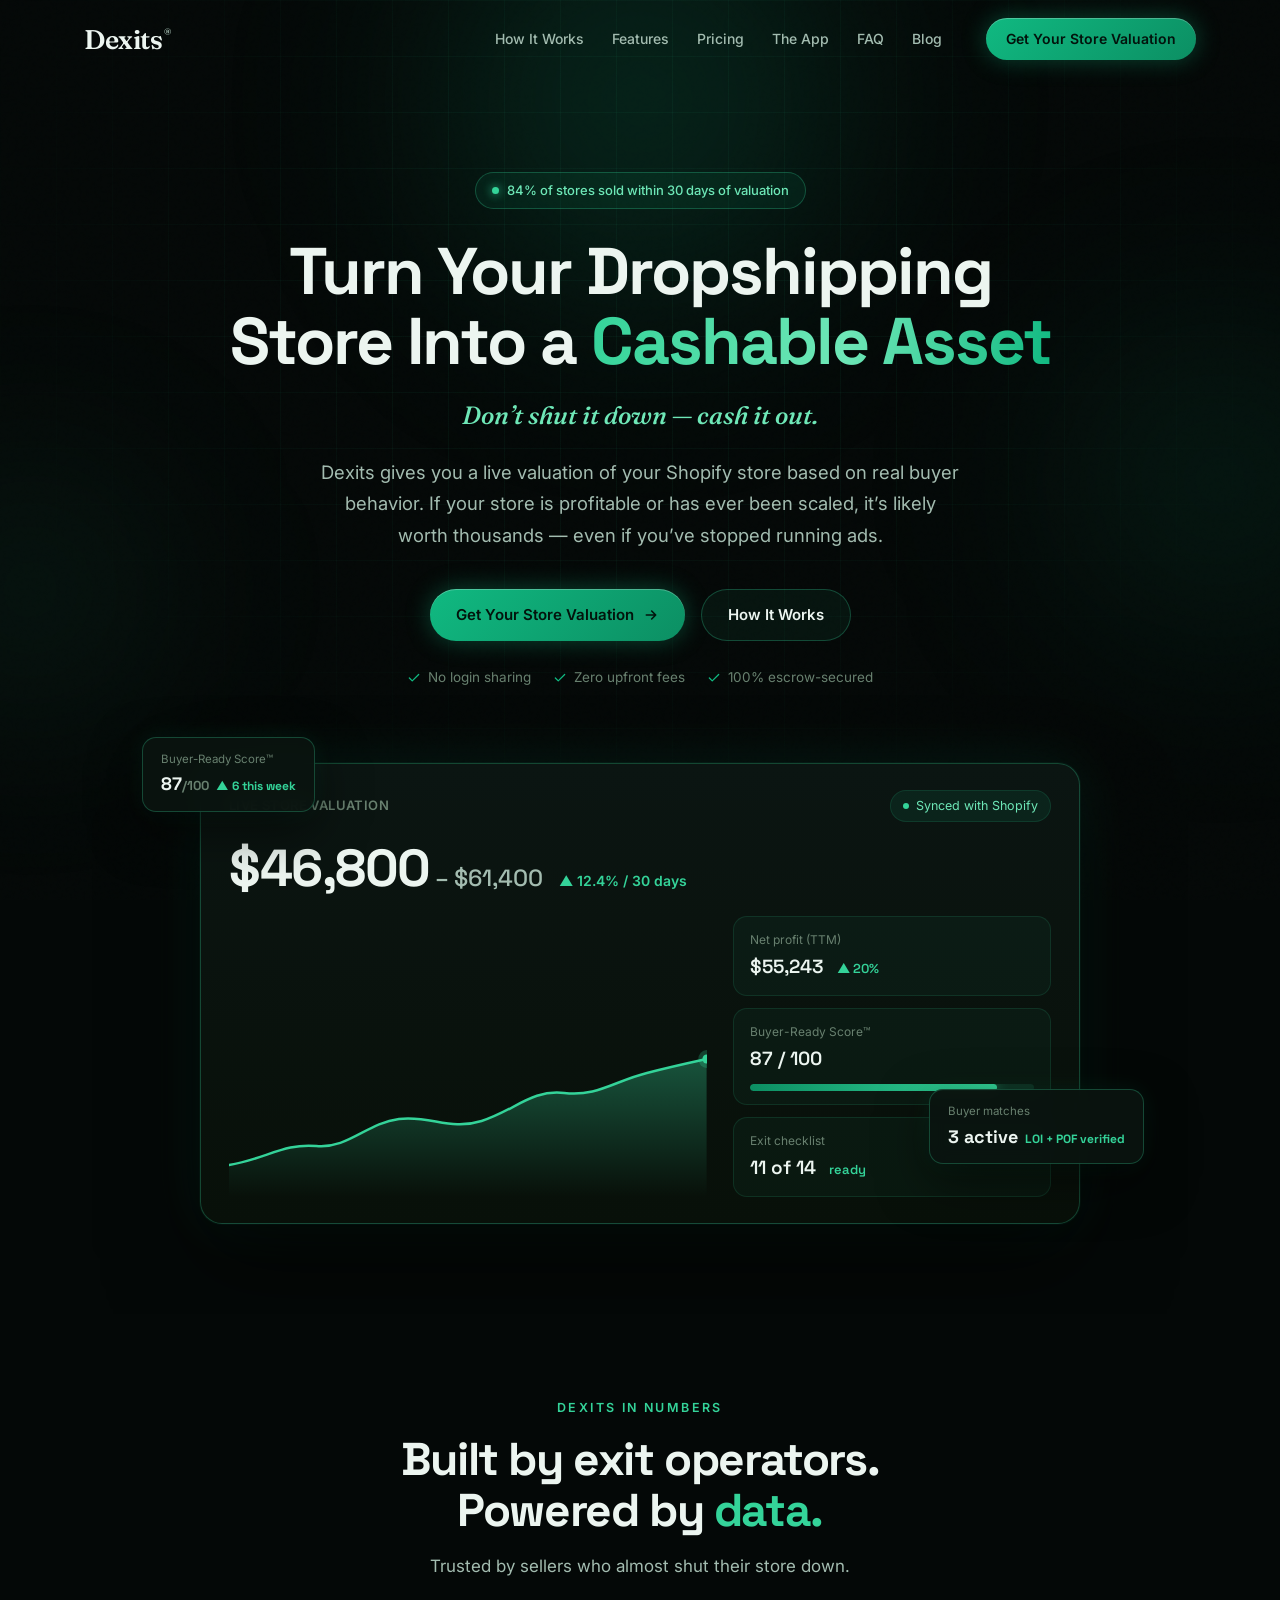
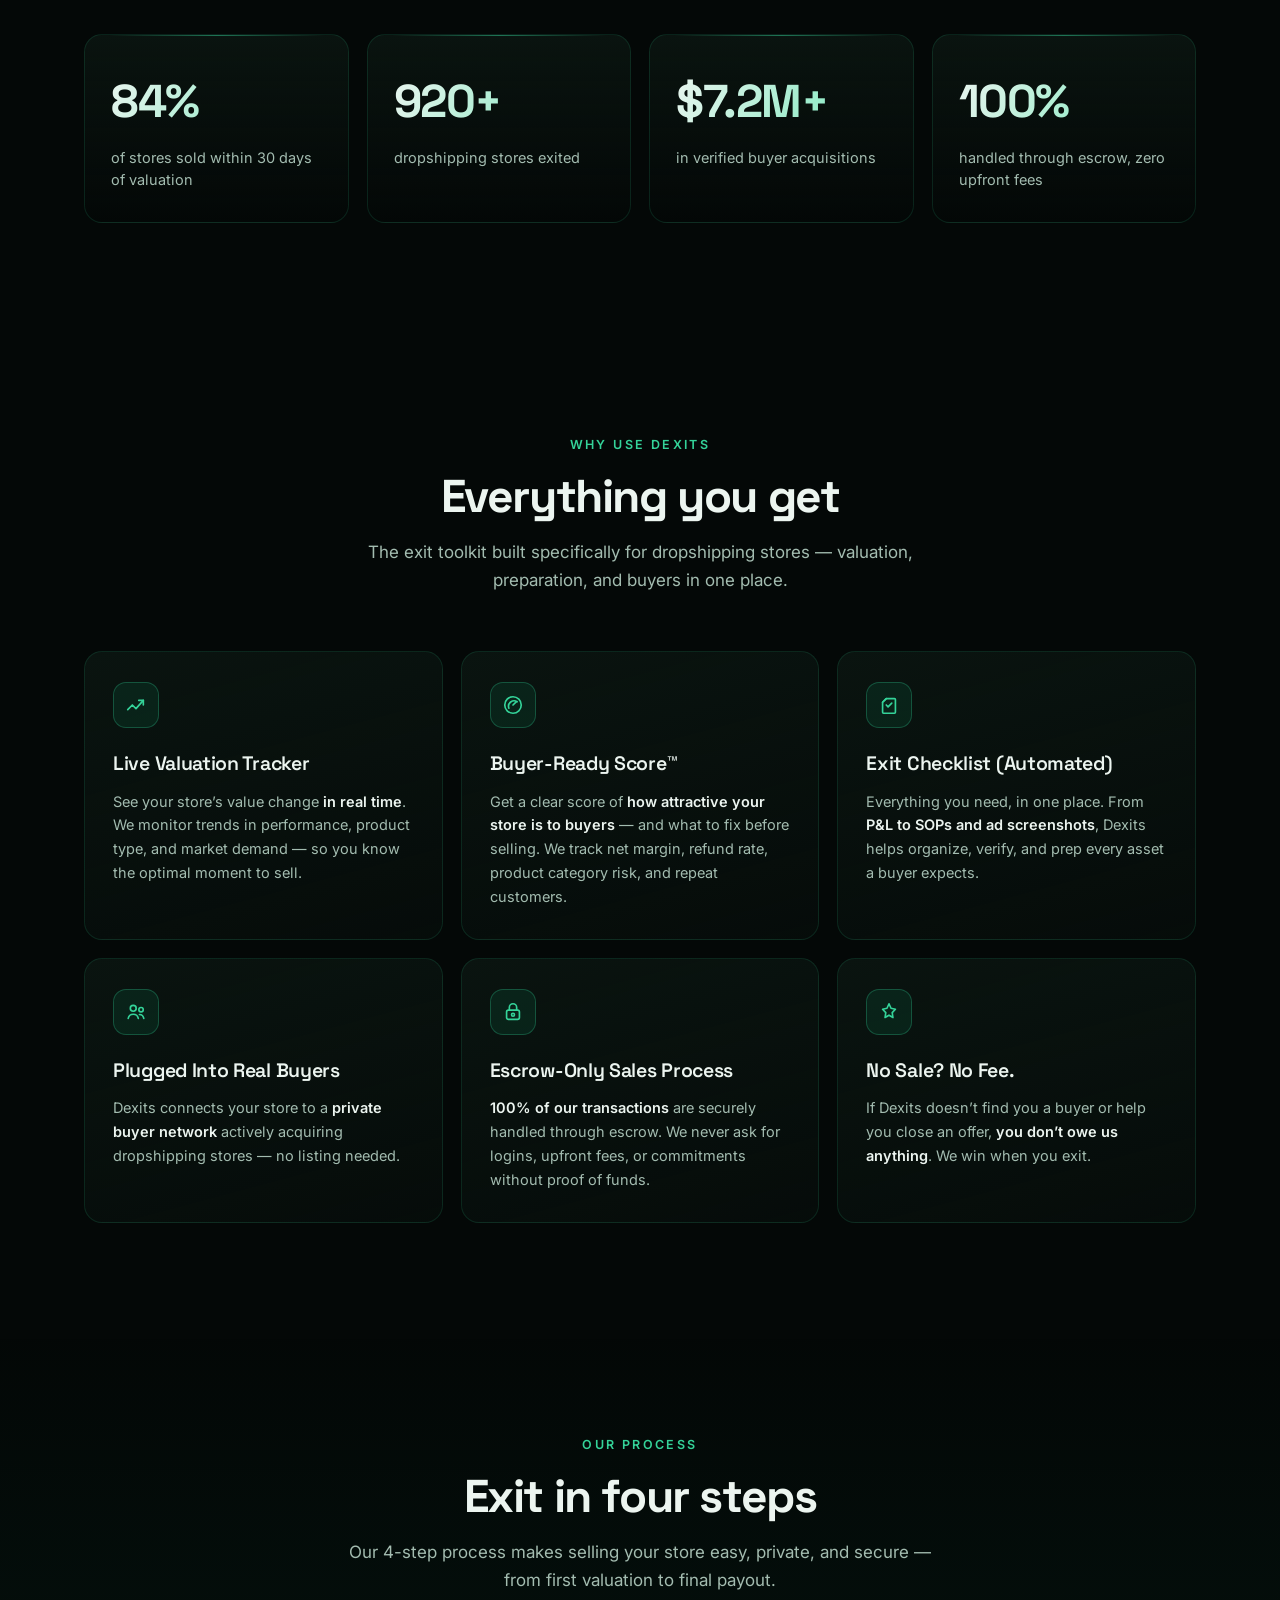
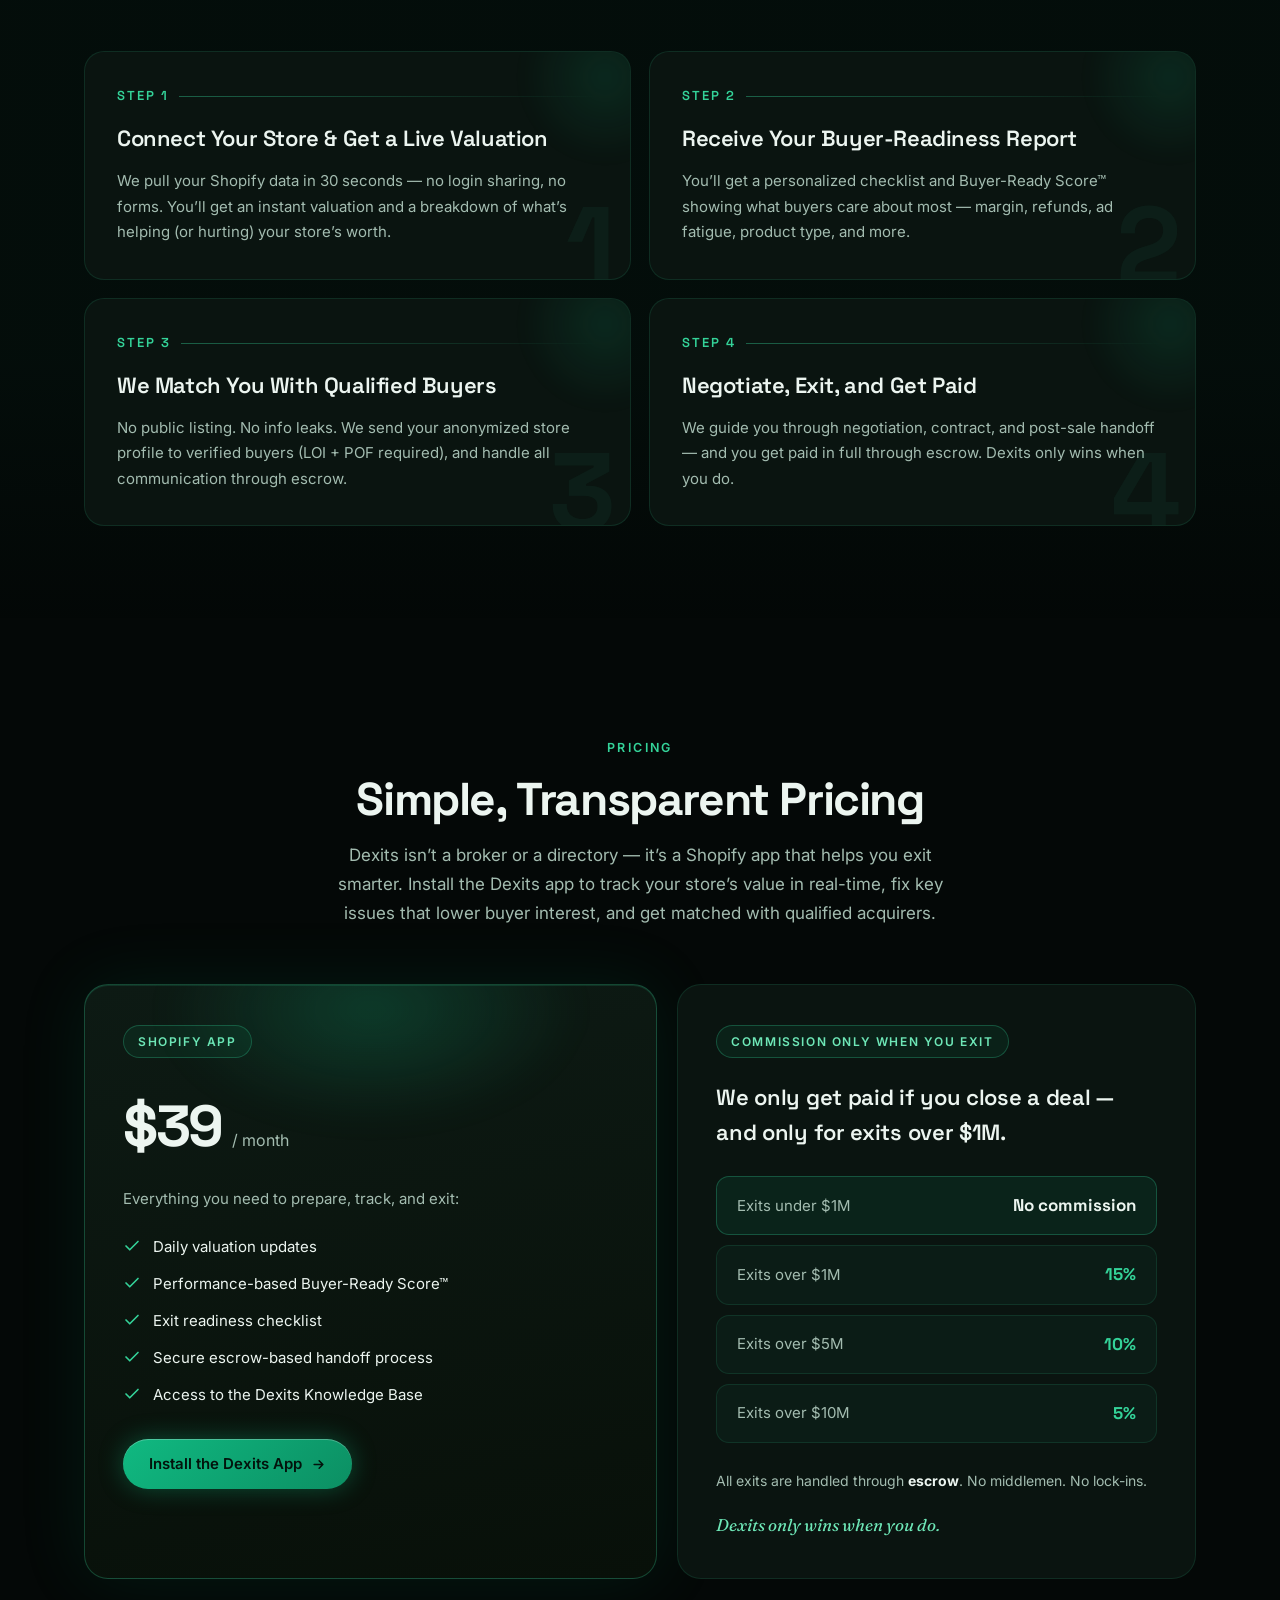
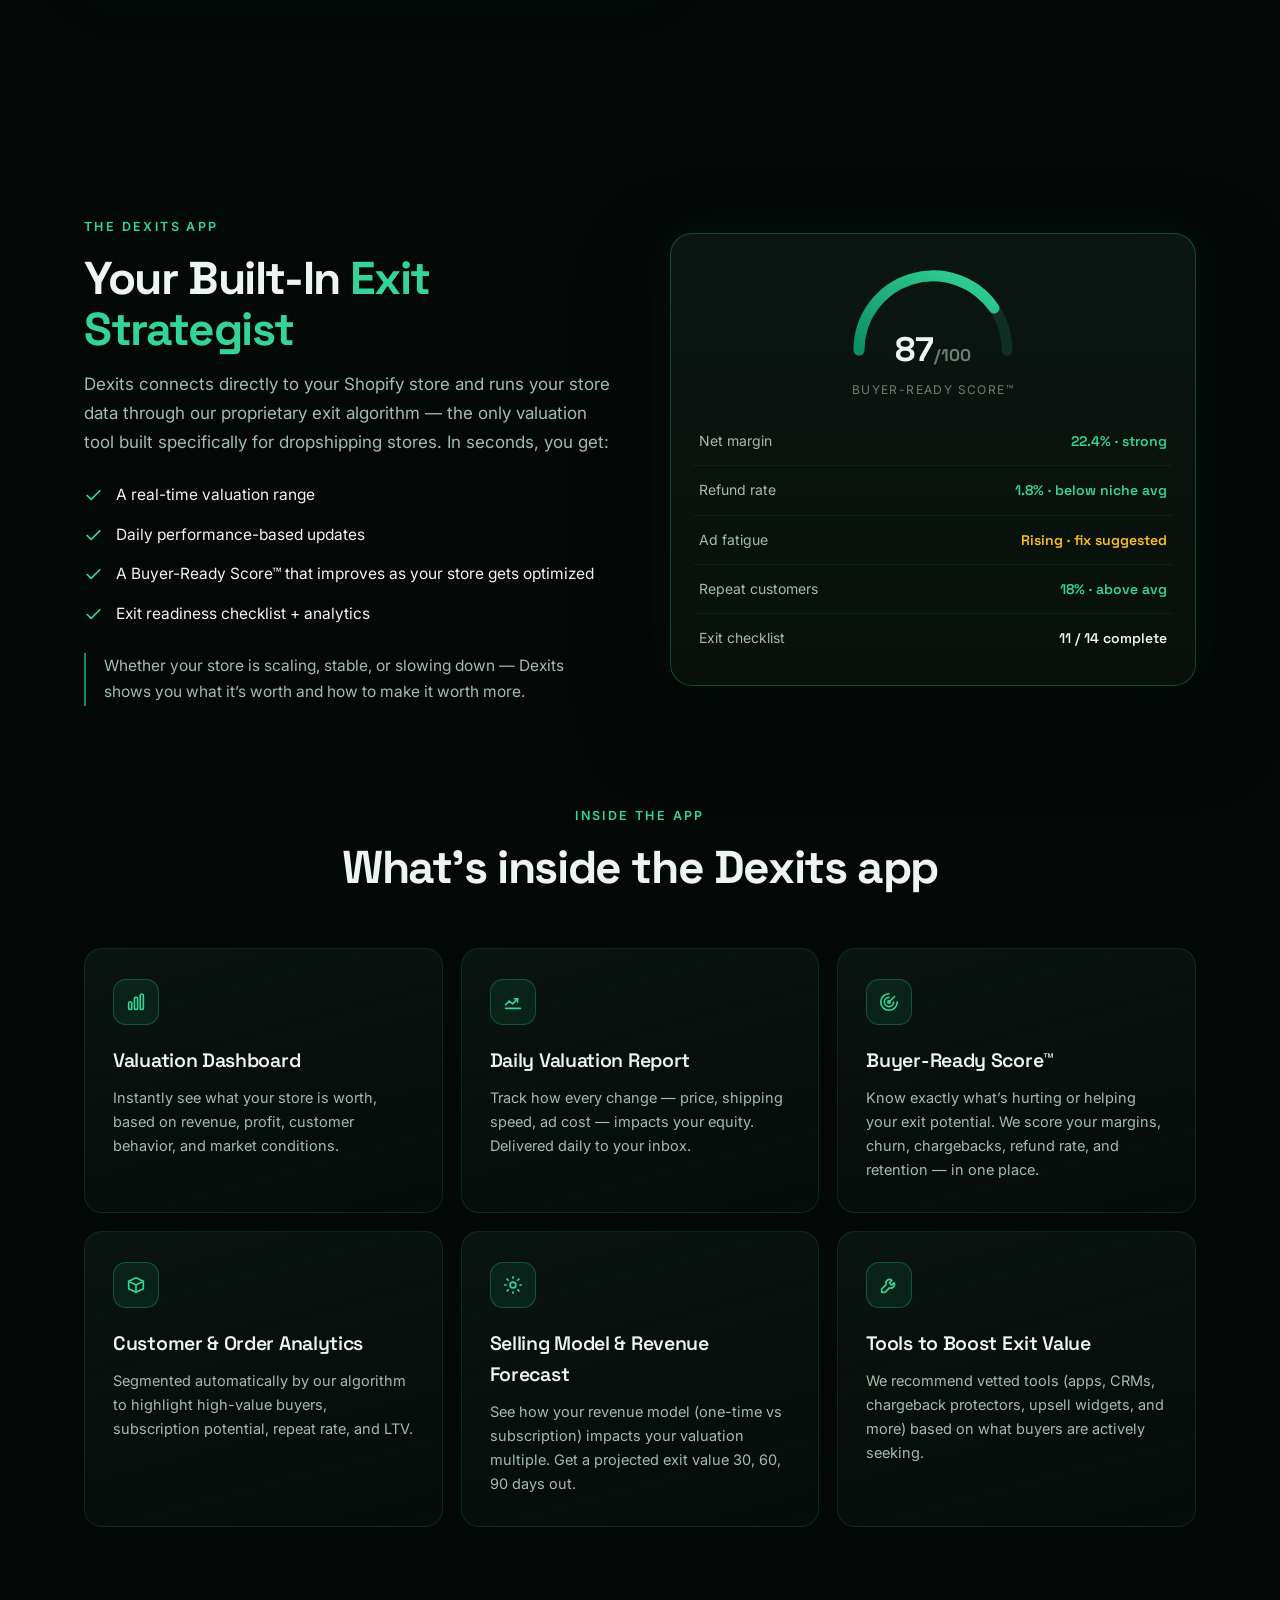
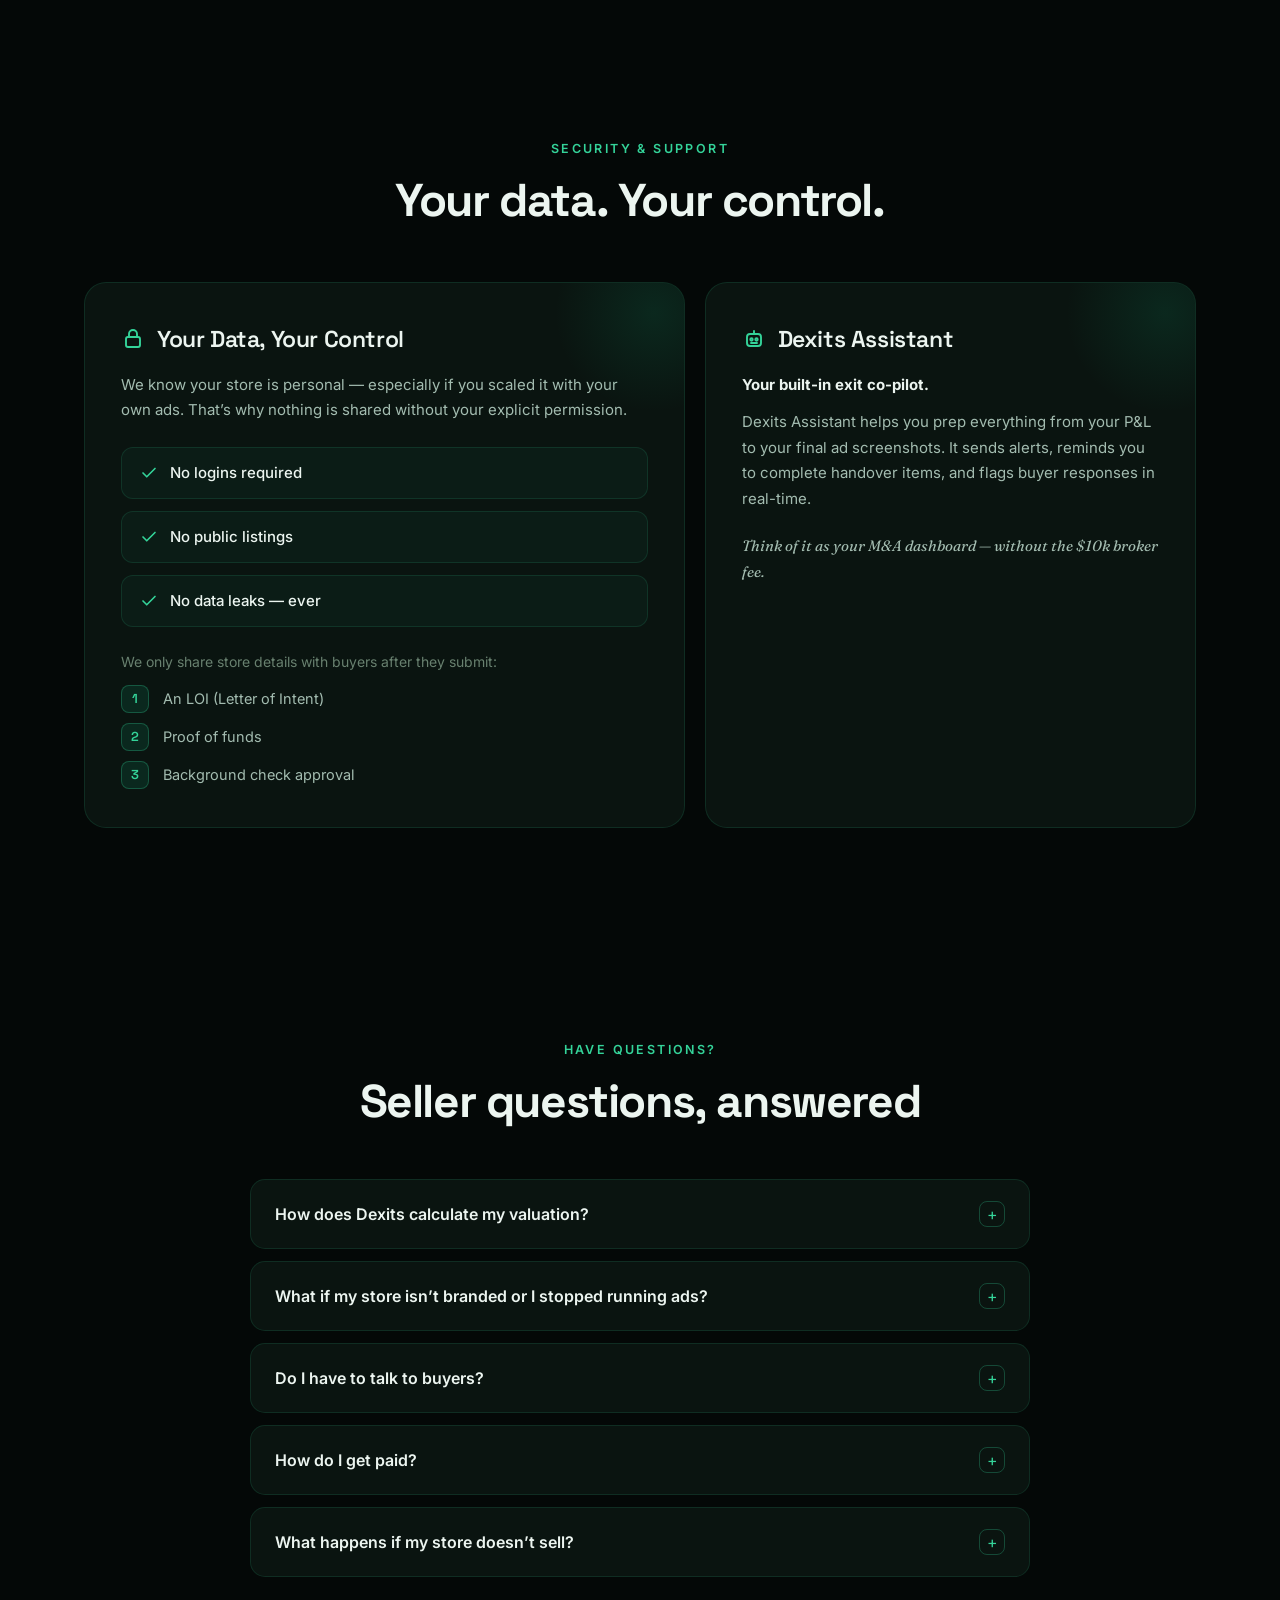
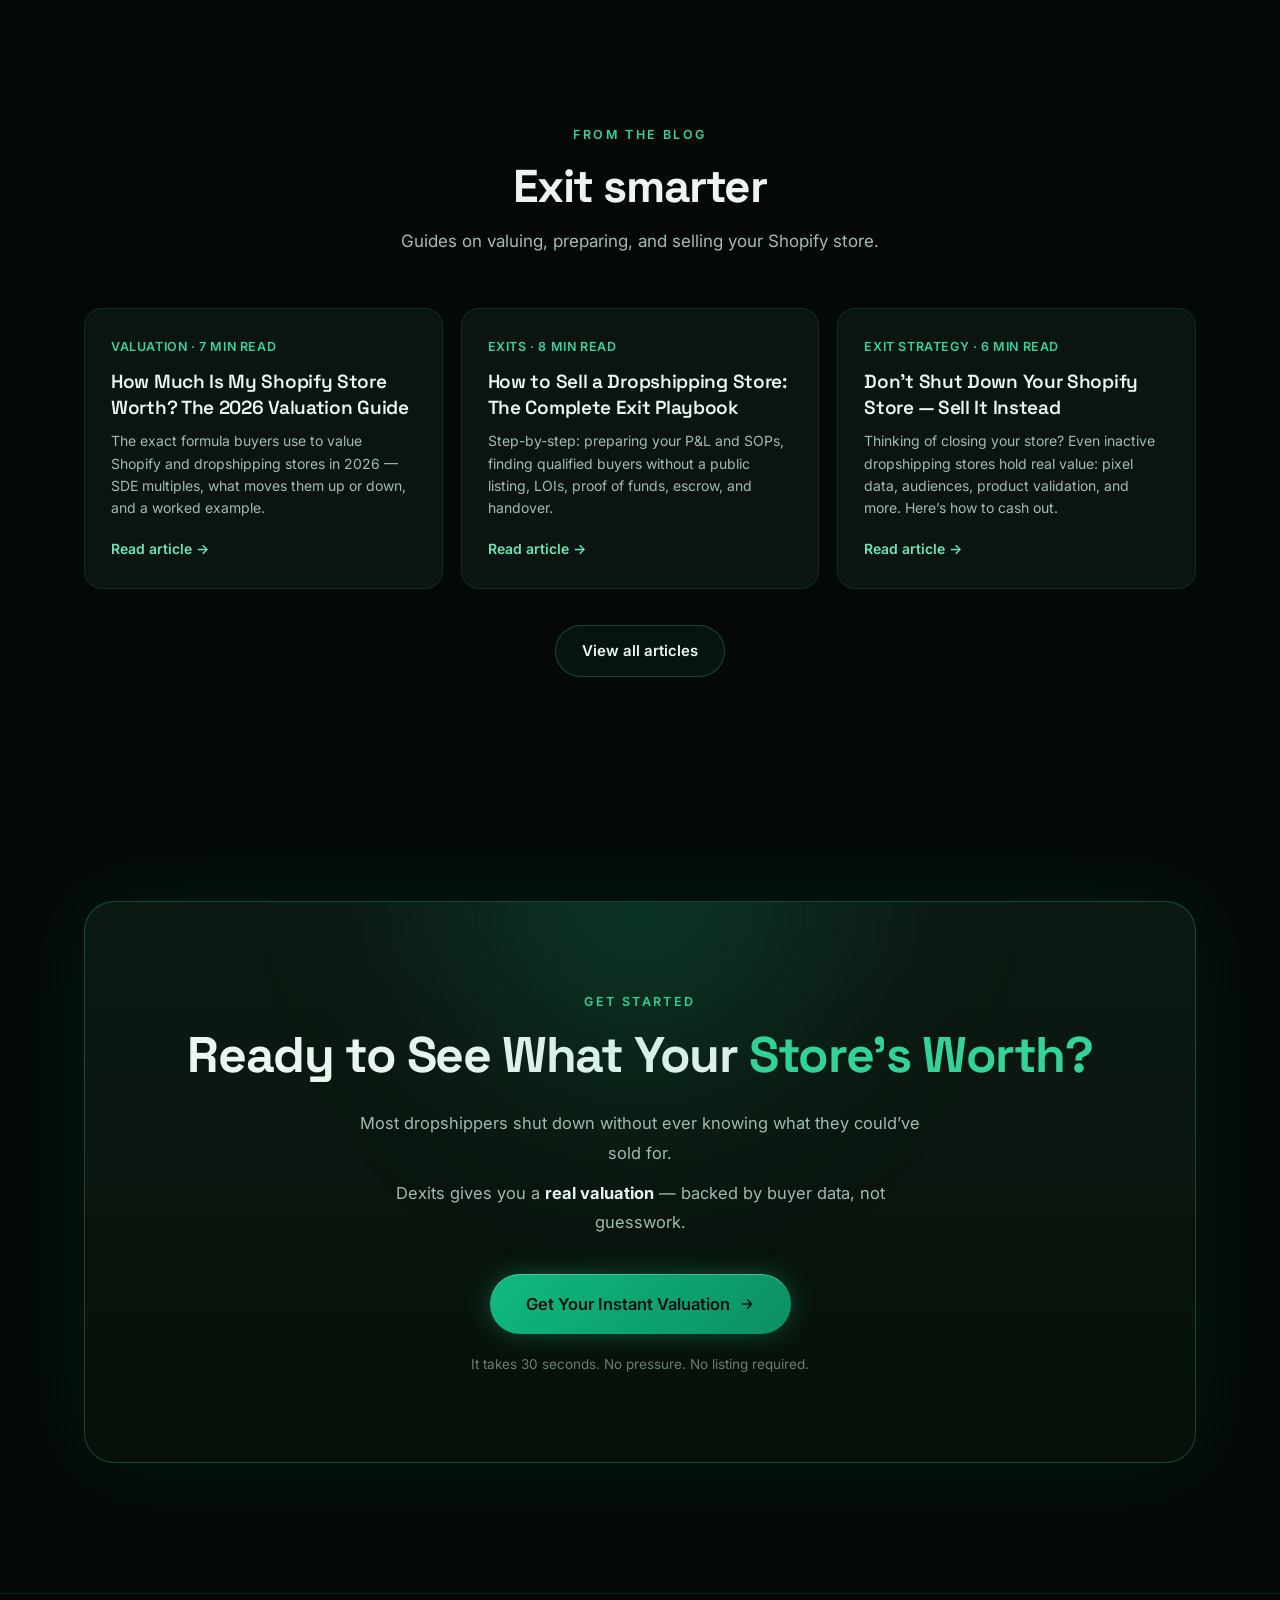
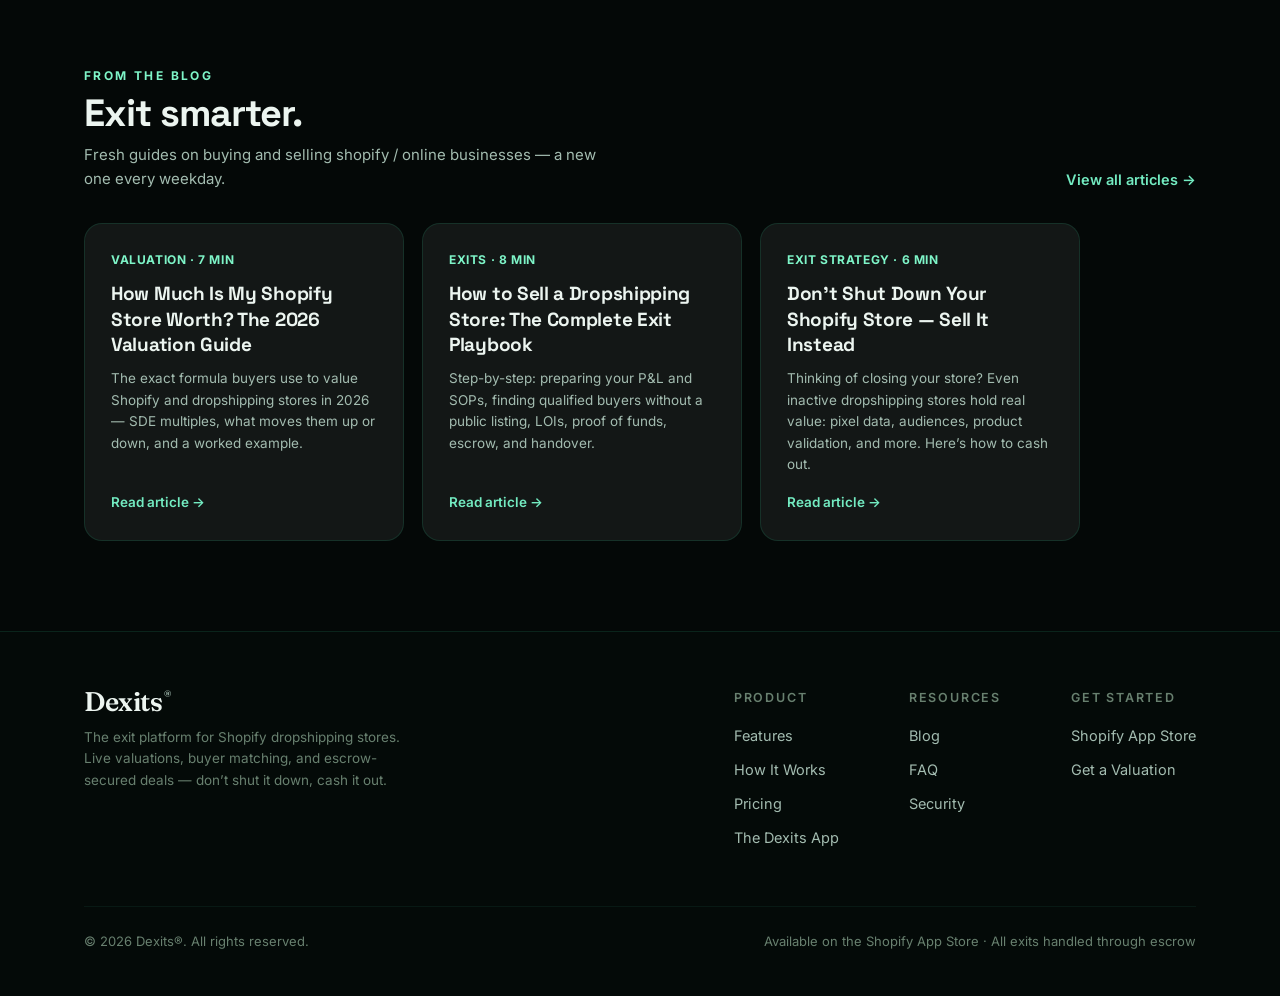
==== commit 57202873: "blog: daily post 2026-07-15" ====
--- a/index.html
+++ b/index.html
@@ -744,6 +744,45 @@
 </main>
 
 <!-- ================= FOOTER ================= -->
+<!-- DEXITS-BLOG-STRIP:START -->
+<section id="dexits-blog-strip" style="background:#040807;padding:72px 0;border-top:1px solid rgba(40,224,160,0.13);font-family:'Inter',system-ui,sans-serif">
+  <style>
+    #dexits-blog-strip .dbs-wrap{max-width:1160px;margin:0 auto;padding:0 24px}
+    #dexits-blog-strip .dbs-head{display:flex;align-items:flex-end;justify-content:space-between;gap:16px;flex-wrap:wrap;margin-bottom:26px}
+    #dexits-blog-strip .dbs-label{font-size:12px;letter-spacing:2.4px;text-transform:uppercase;color:#7ef5c8;font-weight:700}
+    #dexits-blog-strip h2{font-family:'Space Grotesk','Inter',sans-serif;font-size:clamp(26px,3.4vw,38px);letter-spacing:-1px;color:#ecf5f0;margin:8px 0 0;font-weight:700}
+    #dexits-blog-strip .dbs-sub{color:#a3bcb0;font-size:15px;margin-top:8px;max-width:520px}
+    #dexits-blog-strip .dbs-all{color:#73ebc1;font-weight:600;font-size:14.5px;white-space:nowrap;text-decoration:none}
+    #dexits-blog-strip .dbs-row{display:flex;gap:18px;overflow-x:auto;scroll-snap-type:x mandatory;padding:6px 0 18px;-webkit-overflow-scrolling:touch;scrollbar-width:thin;scrollbar-color:rgba(40,224,160,0.28) transparent}
+    #dexits-blog-strip .dbs-row::-webkit-scrollbar{height:8px}
+    #dexits-blog-strip .dbs-row::-webkit-scrollbar-thumb{background:rgba(40,224,160,0.28);border-radius:99px}
+    #dexits-blog-strip .dbs-card{scroll-snap-align:start;flex:0 0 320px;background:#131716;border:1px solid rgba(40,224,160,0.13);border-radius:18px;padding:26px;display:flex;flex-direction:column;transition:transform .3s,border-color .3s;color:#ecf5f0;text-decoration:none}
+    #dexits-blog-strip .dbs-card:hover{transform:translateY(-5px);border-color:rgba(40,224,160,0.28)}
+    #dexits-blog-strip .dbs-meta{font-size:12px;color:#7ef5c8;letter-spacing:.6px;text-transform:uppercase;font-weight:700;margin-bottom:12px}
+    #dexits-blog-strip .dbs-card h3{font-family:'Space Grotesk','Inter',sans-serif;font-size:19px;line-height:1.35;letter-spacing:-.3px;margin:0 0 10px;color:#ecf5f0}
+    #dexits-blog-strip .dbs-card p{color:#a3bcb0;font-size:13.5px;line-height:1.6;flex:1;margin:0}
+    #dexits-blog-strip .dbs-more{margin-top:16px;font-size:13.5px;color:#73ebc1;font-weight:600}
+    @media(max-width:720px){#dexits-blog-strip .dbs-card{flex-basis:80vw}}
+  </style>
+  <div class="dbs-wrap">
+    <div class="dbs-head">
+      <div>
+        <div class="dbs-label">From the Blog</div>
+        <h2>Exit smarter.</h2>
+        <p class="dbs-sub">Fresh guides on buying and selling shopify / online businesses — a new one every weekday.</p>
+      </div>
+      <a class="dbs-all" href="blog/index.html">View all articles →</a>
+    </div>
+    <div class="dbs-row" id="dbsRow"></div>
+  </div>
+  <script src="blog/posts.js"></script>
+  <script>(function(){var row=document.getElementById('dbsRow');var P=window.SITE_POSTS||window.DEXITS_POSTS||[];
+  if(!P.length){document.getElementById('dexits-blog-strip').style.display='none';return;}
+  P.slice(0,8).forEach(function(p){var a=document.createElement('a');a.className='dbs-card';a.href='blog/'+p.slug+'.html';
+  a.innerHTML='<div class="dbs-meta">'+p.tag+' · '+p.minutes+' min</div><h3>'+p.title+'</h3><p>'+p.description+'</p><span class="dbs-more">Read article →</span>';
+  row.appendChild(a);});})();</script>
+</section>
+<!-- DEXITS-BLOG-STRIP:END -->
 <footer>
   <div class="wrap">
     <div class="foot">
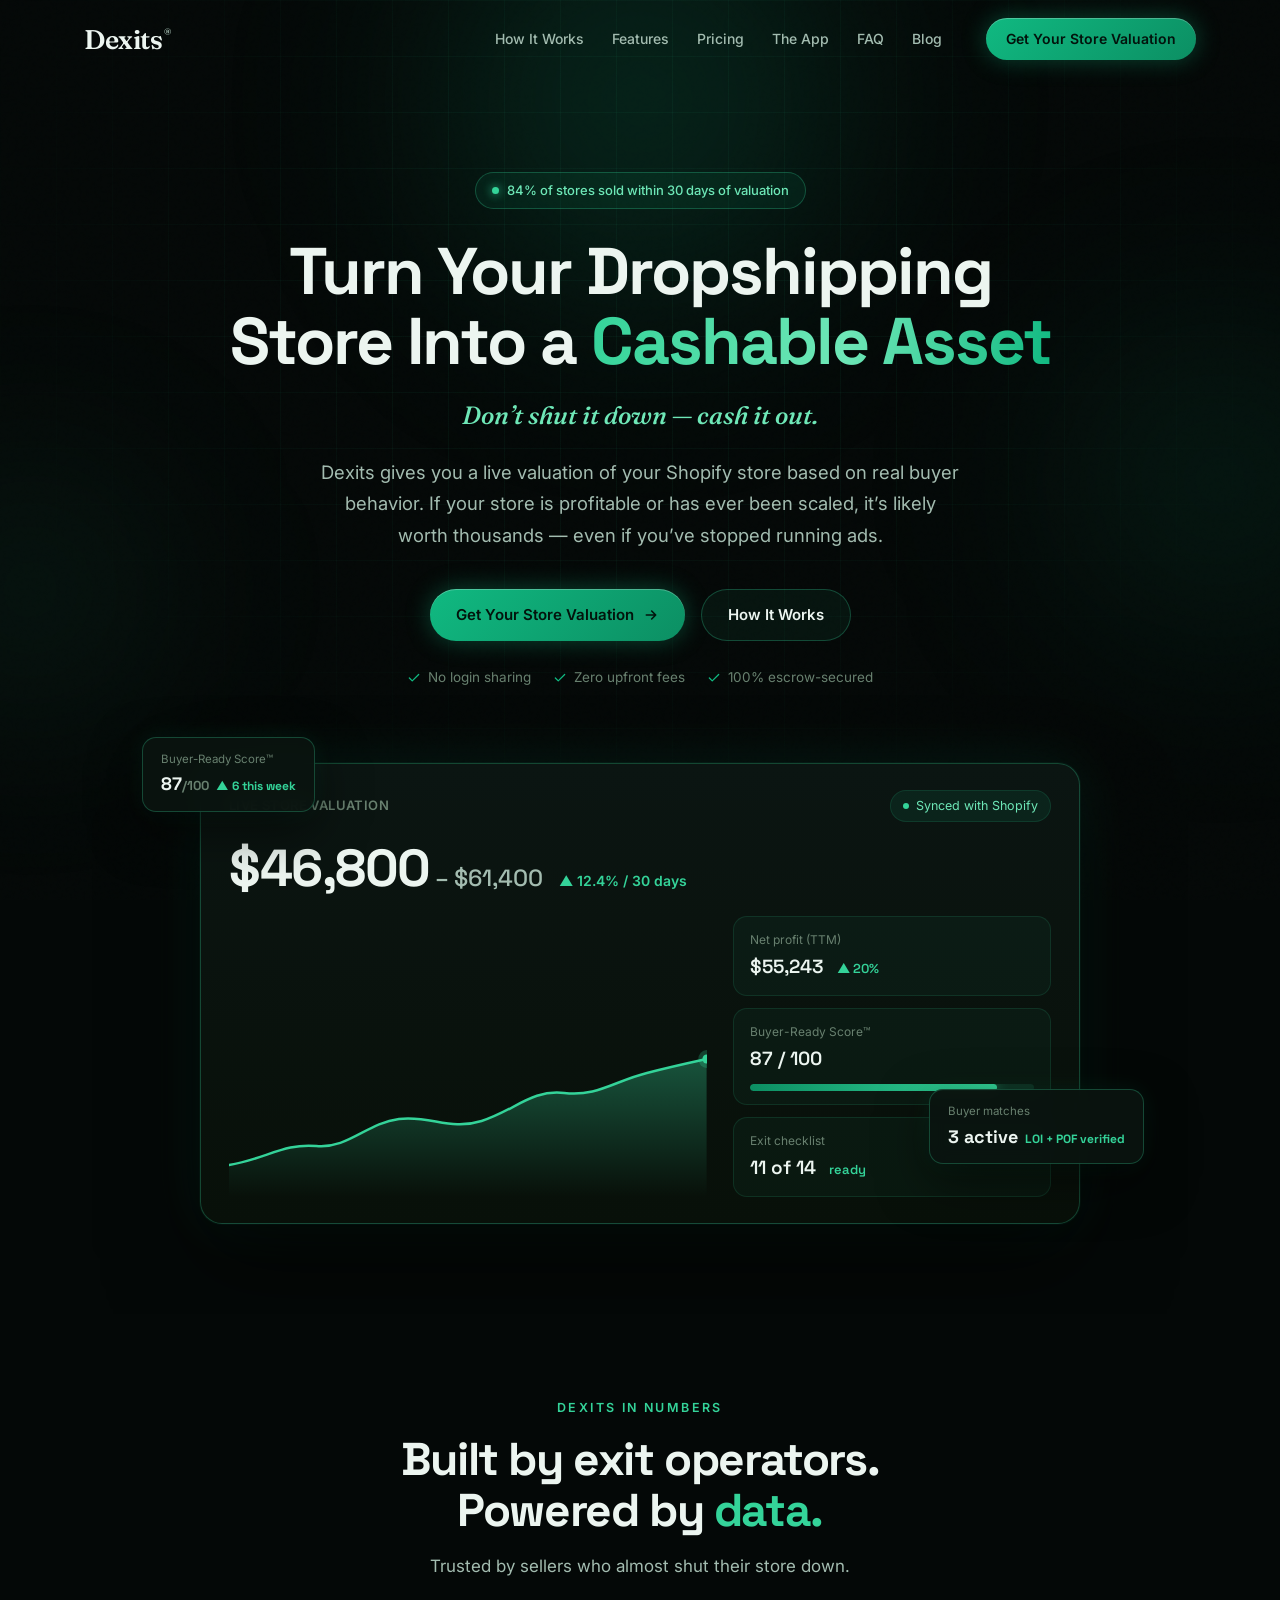
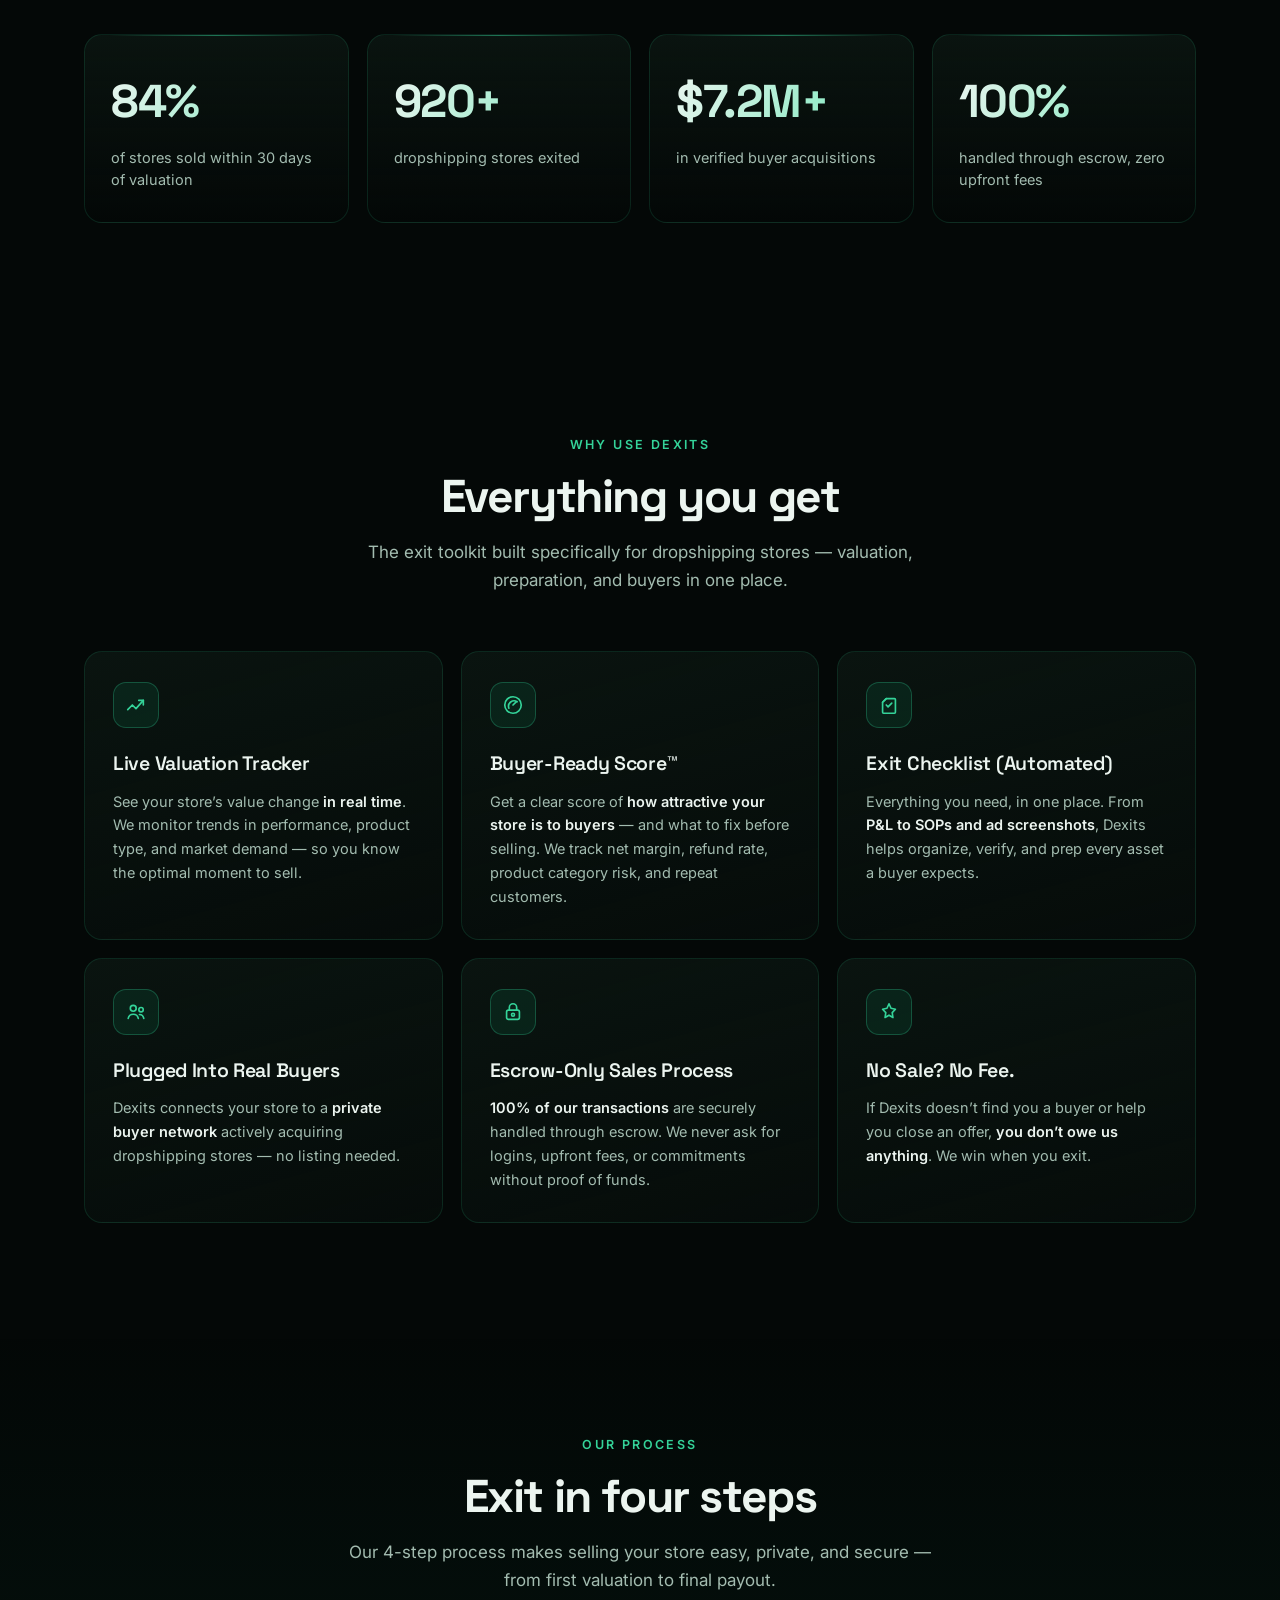
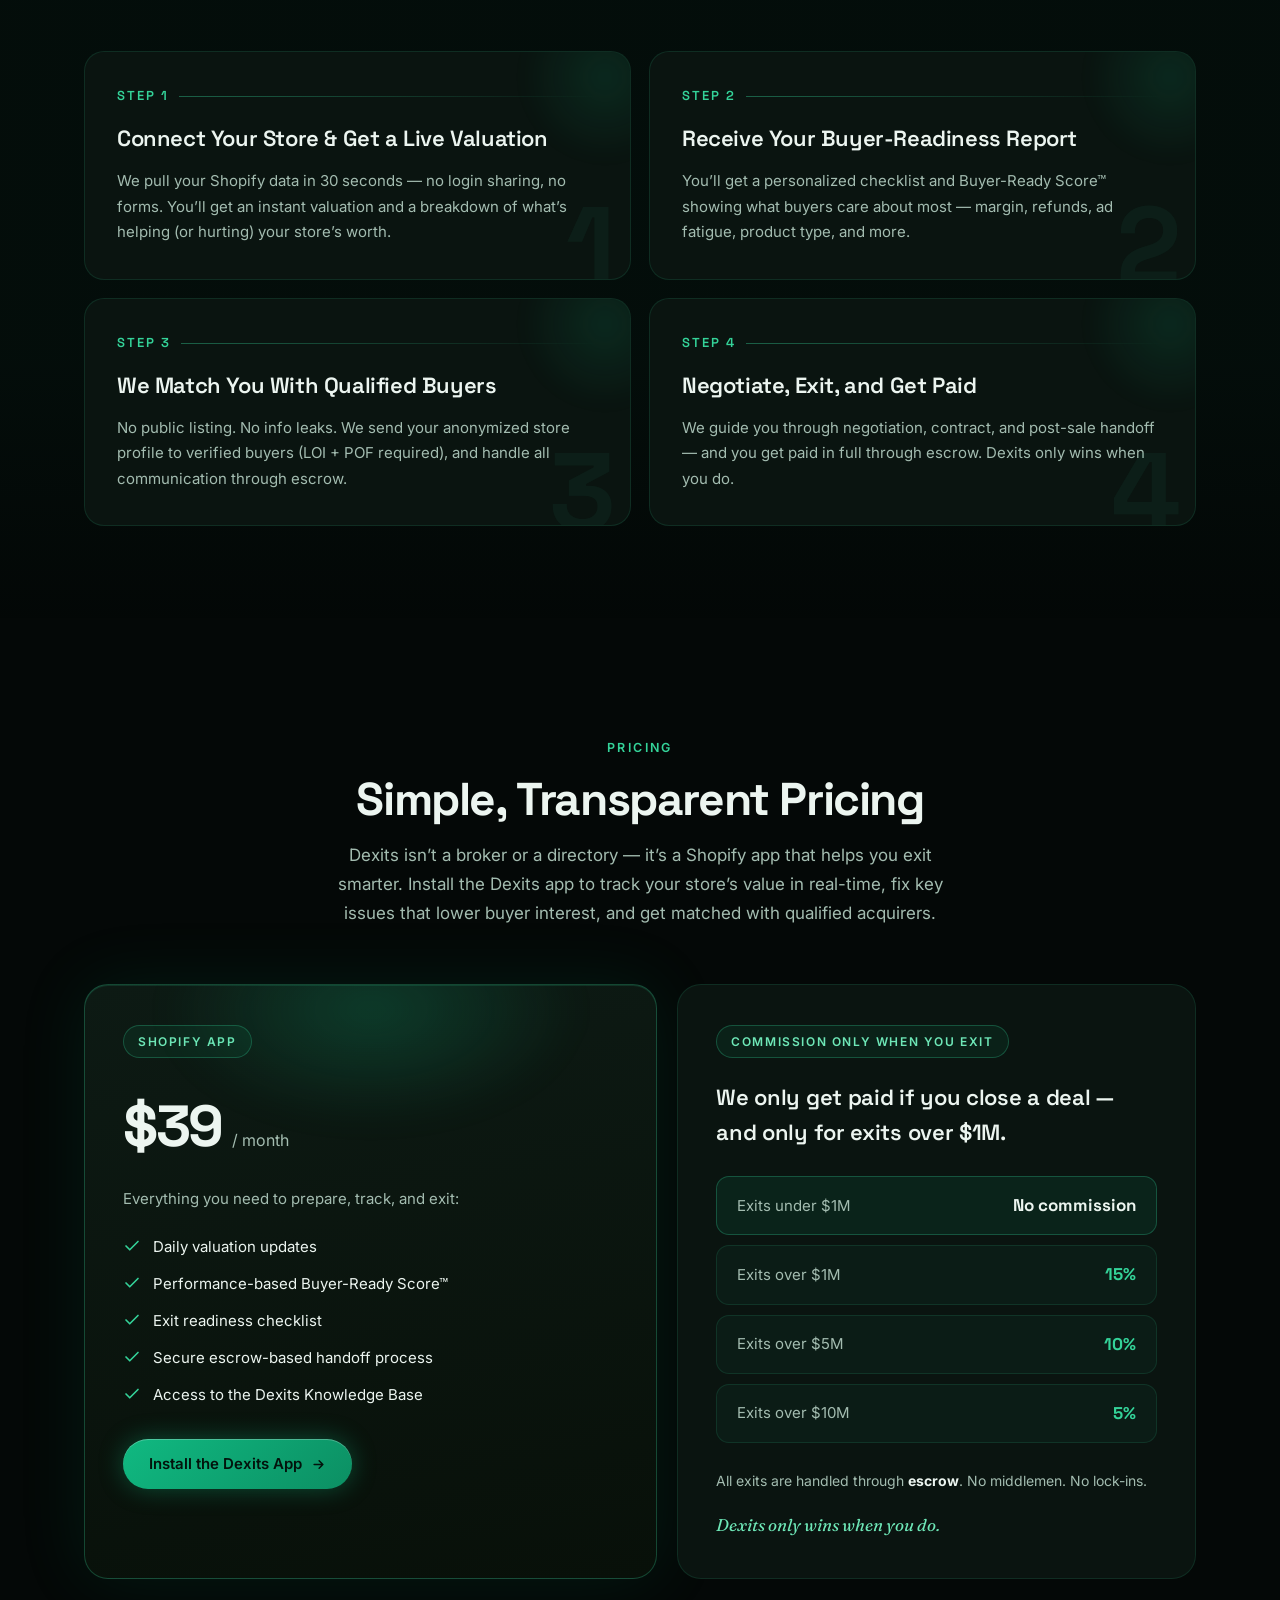
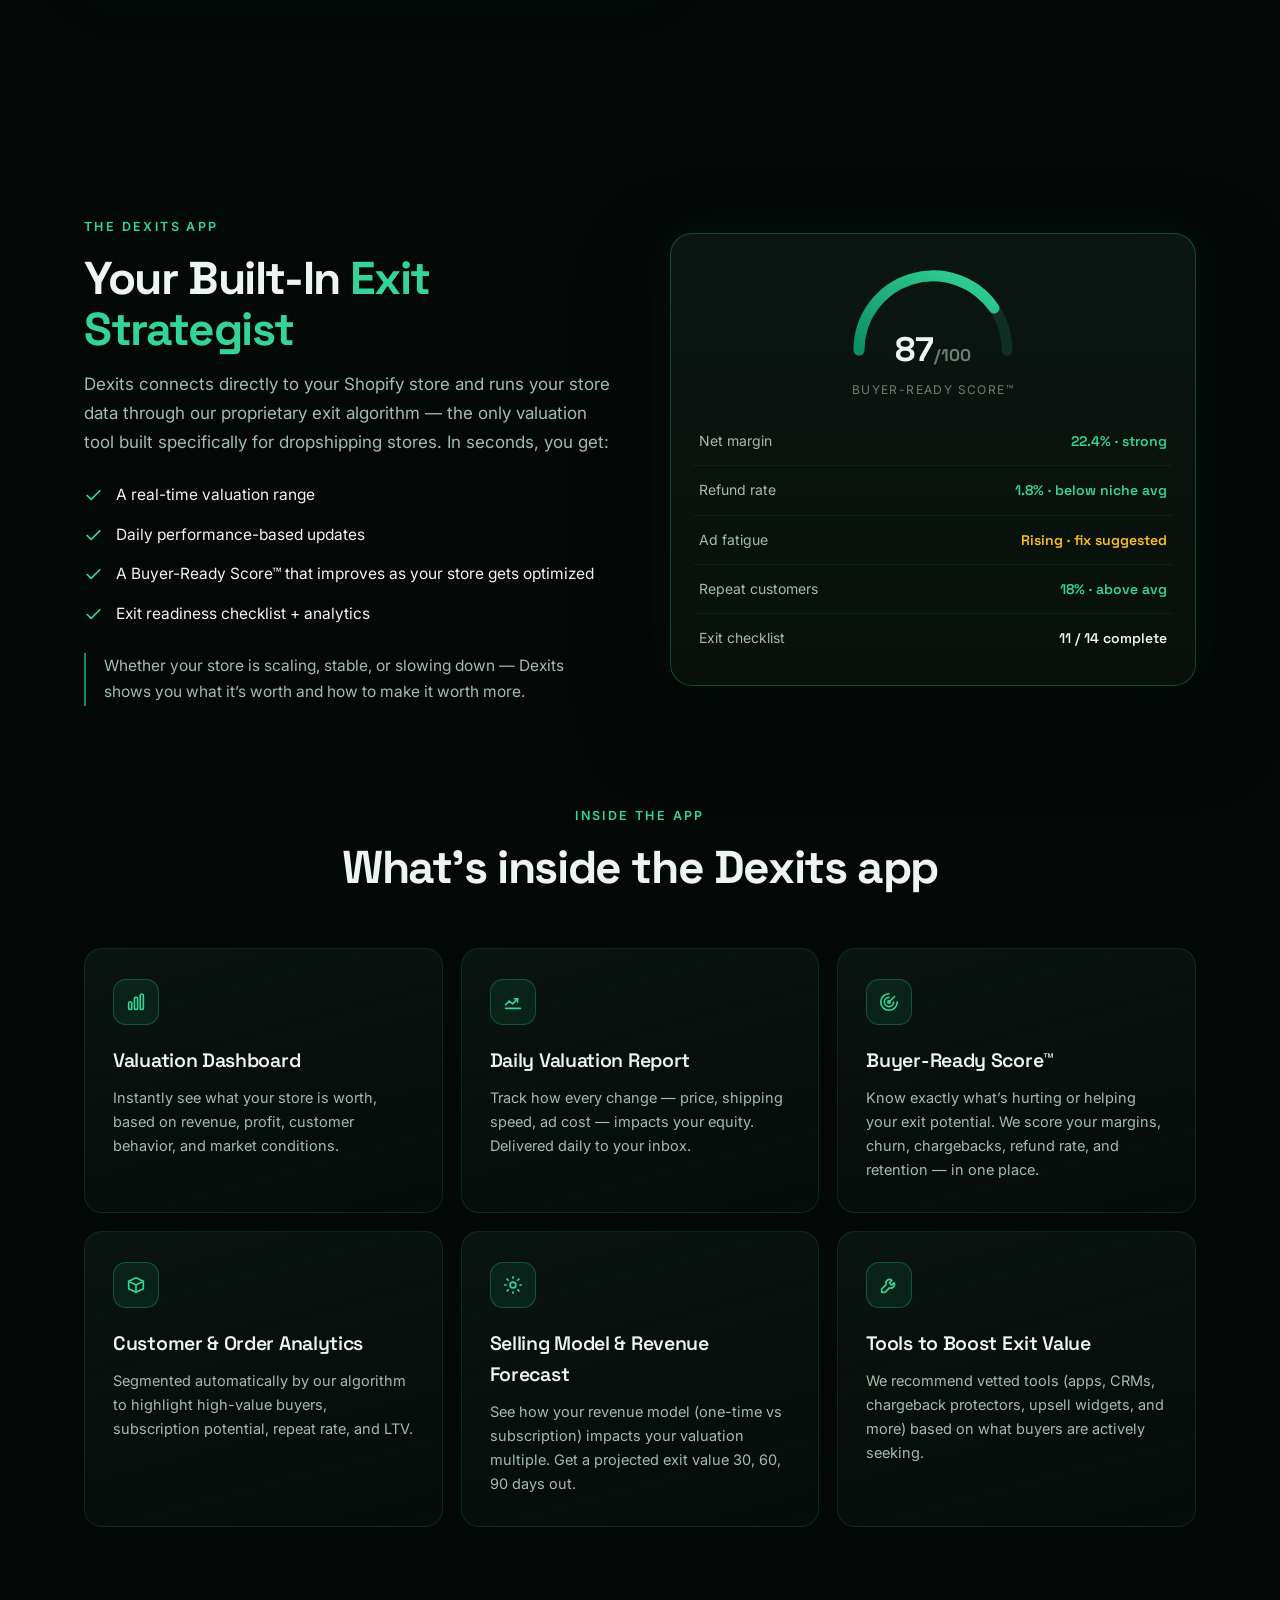
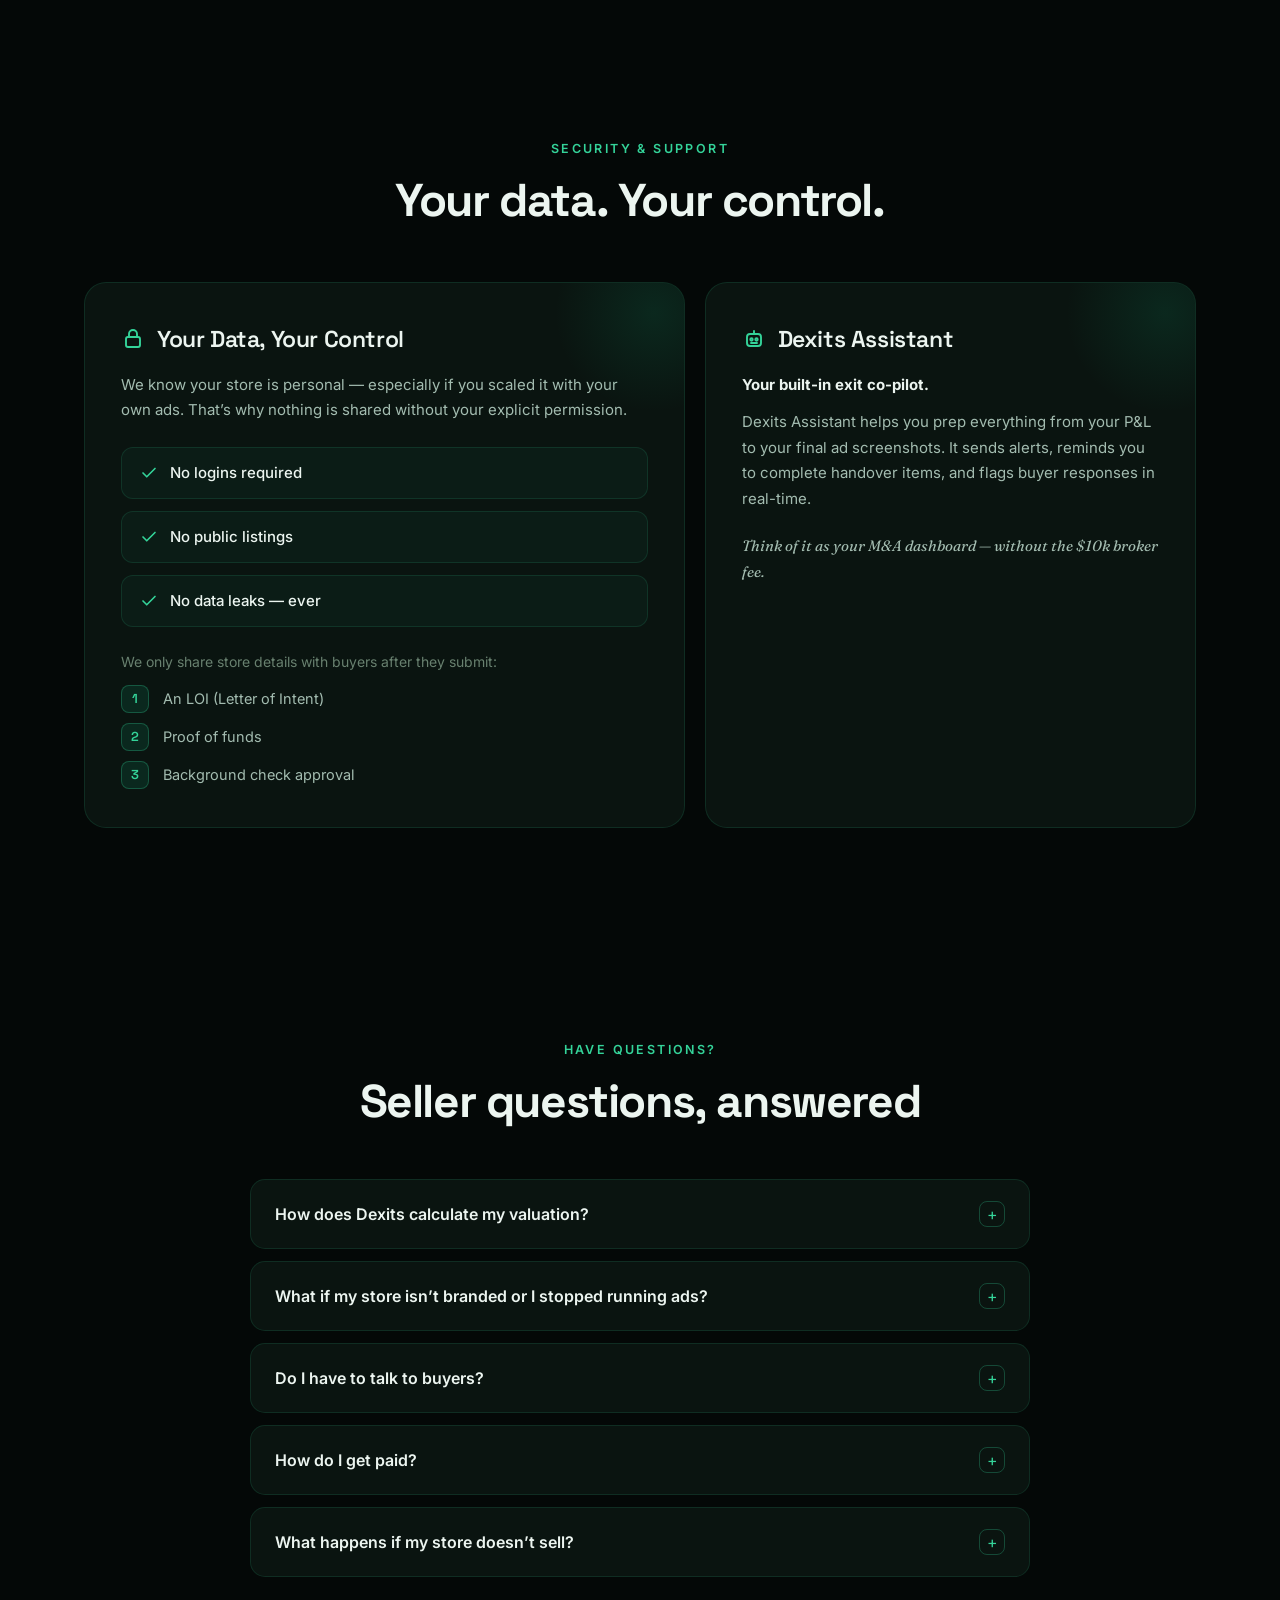
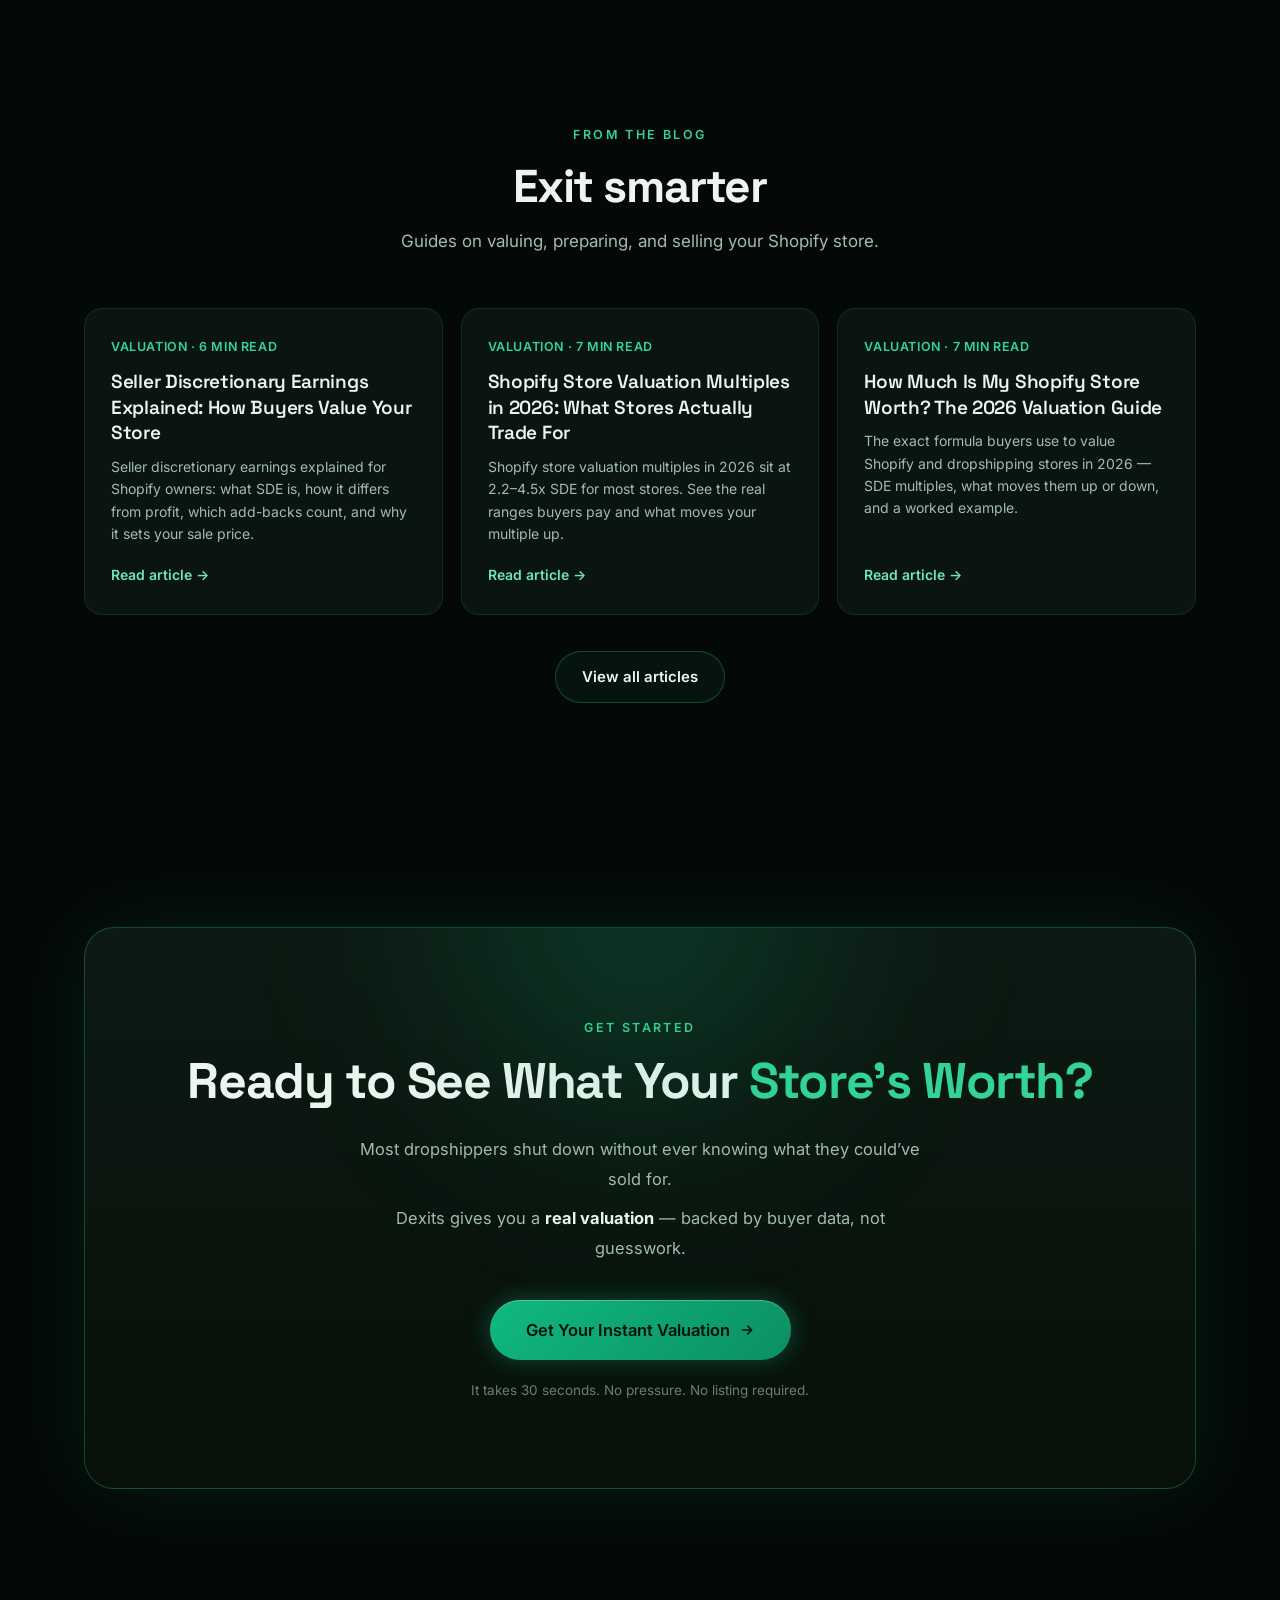
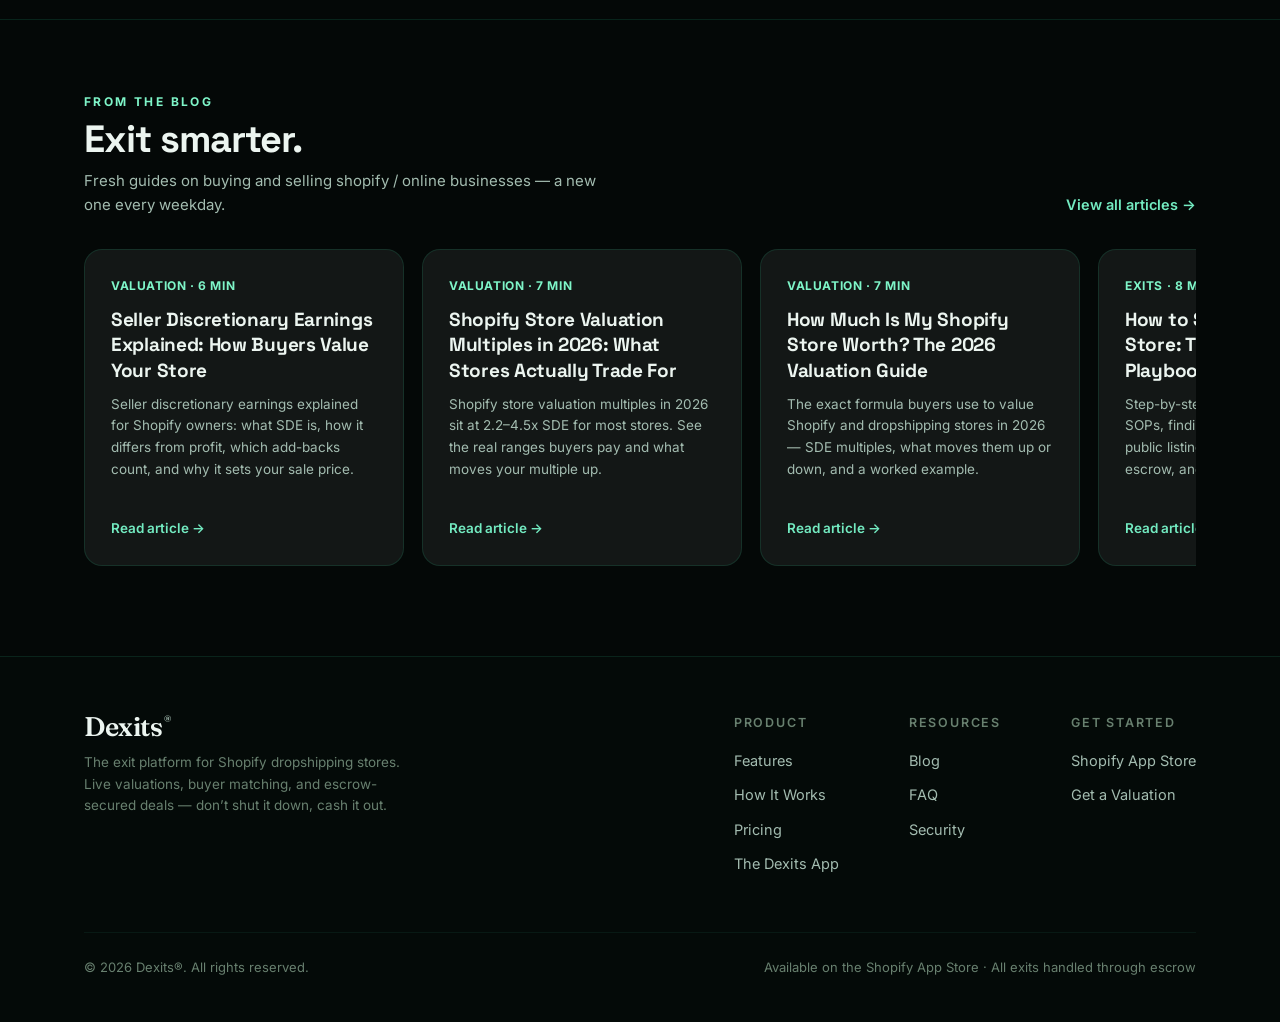
==== commit dfe9620d: "blog: daily post 2026-07-16" ====
--- a/index.html
+++ b/index.html
@@ -781,6 +781,10 @@
   P.slice(0,8).forEach(function(p){var a=document.createElement('a');a.className='dbs-card';a.href='blog/'+p.slug+'.html';
   a.innerHTML='<div class="dbs-meta">'+p.tag+' · '+p.minutes+' min</div><h3>'+p.title+'</h3><p>'+p.description+'</p><span class="dbs-more">Read article →</span>';
   row.appendChild(a);});})();</script>
+  <script>(function(){var P={site:"dexits.com",category:"both",slug:"home",path:location.pathname};
+function send(t){try{var d=JSON.stringify(Object.assign({},P,{type:t}));(navigator.sendBeacon&&navigator.sendBeacon('/api/track',new Blob([d],{type:'application/json'})))||fetch('/api/track',{method:'POST',headers:{'content-type':'application/json'},body:d,keepalive:true});}catch(e){}}
+send('pageview');
+document.addEventListener('click',function(e){var a=e.target.closest('[data-cta],a.btn-primary,.dbs-card,.cta-box a');if(a)send('cta_click');},true);})();</script>
 </section>
 <!-- DEXITS-BLOG-STRIP:END -->
 <footer>
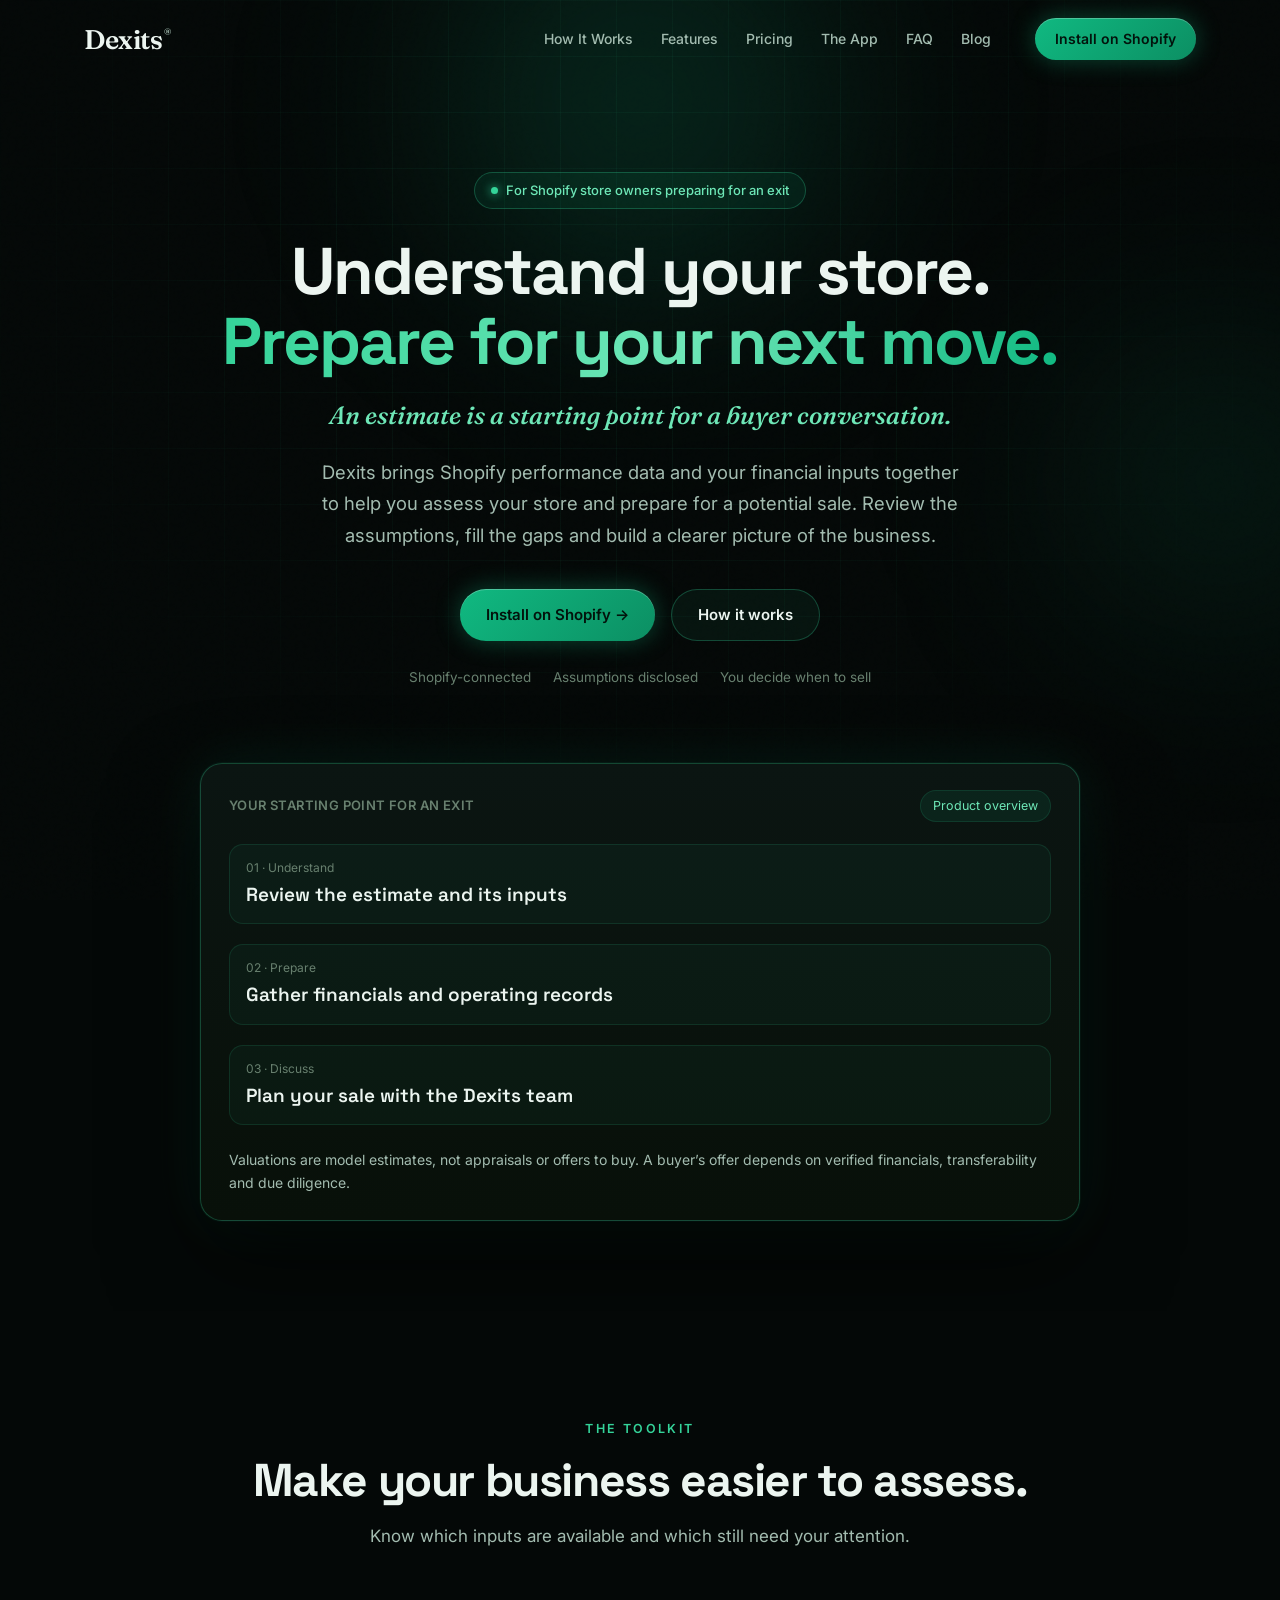
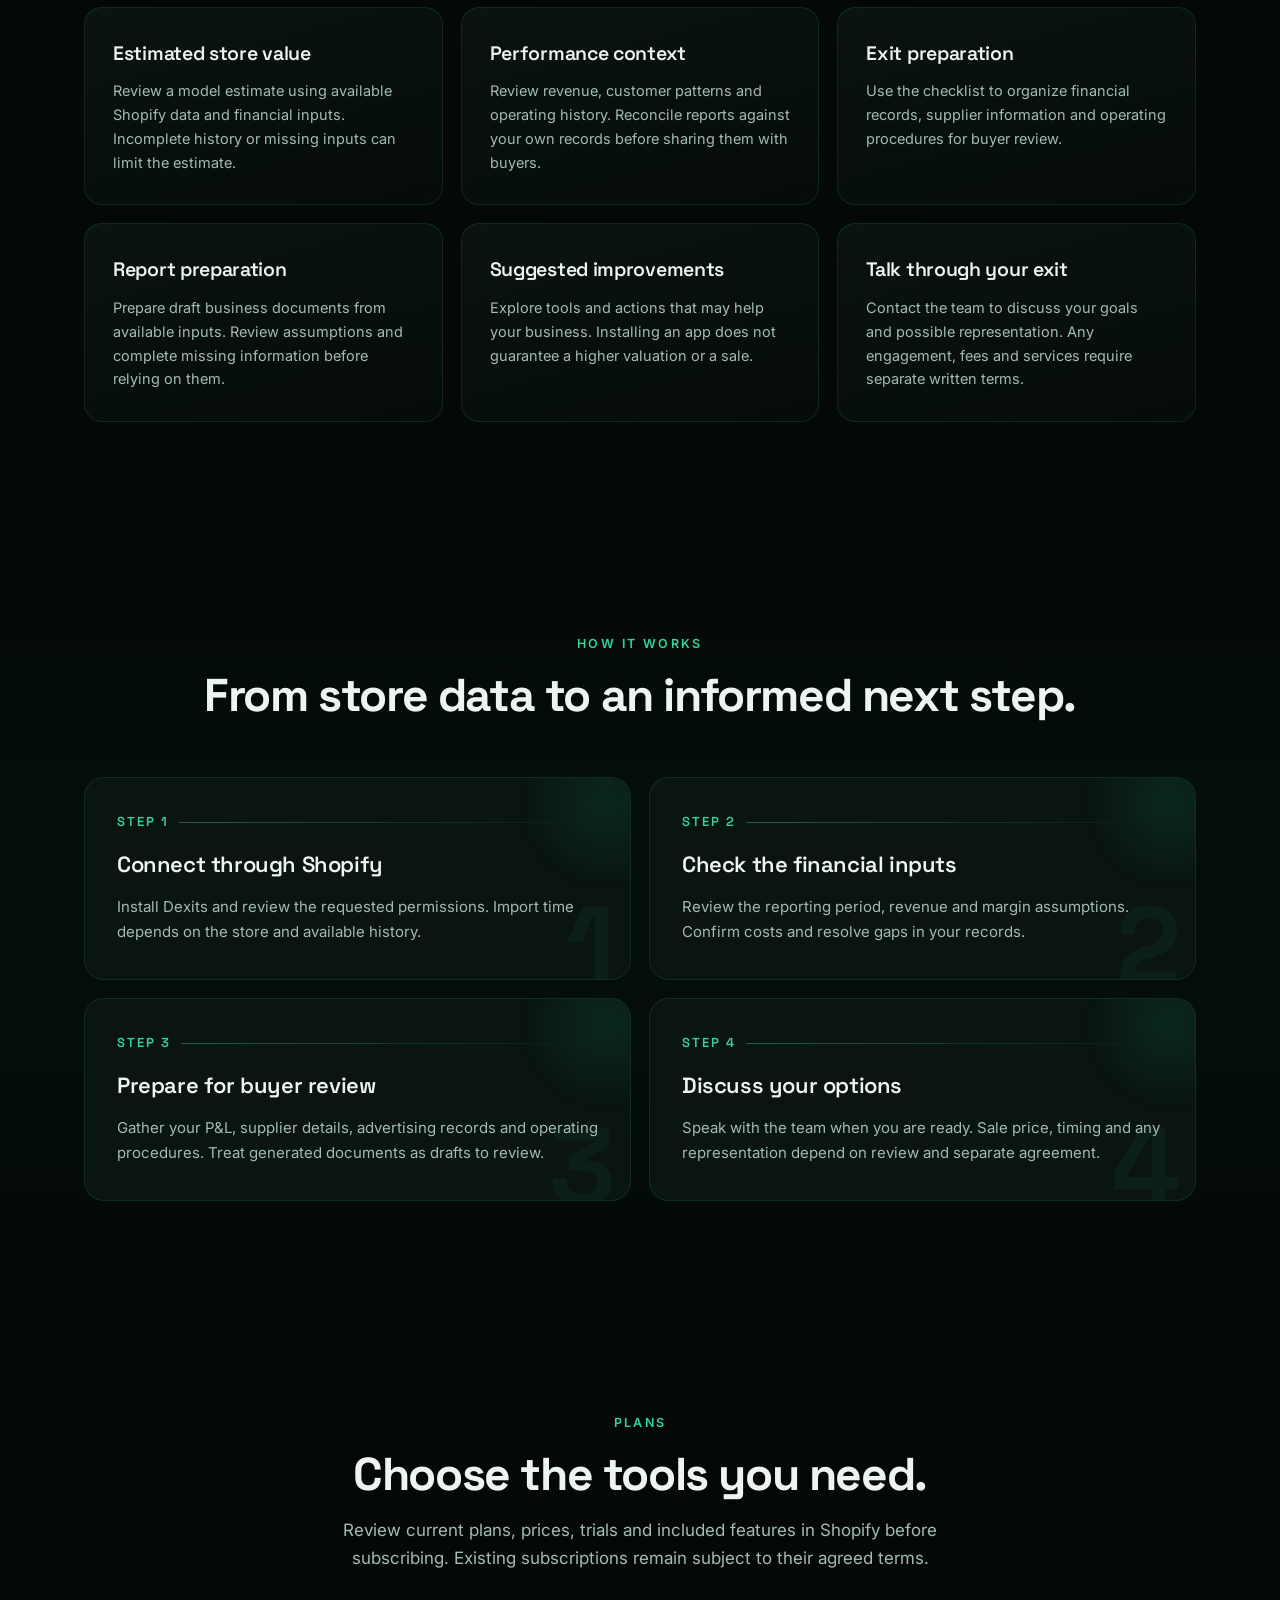
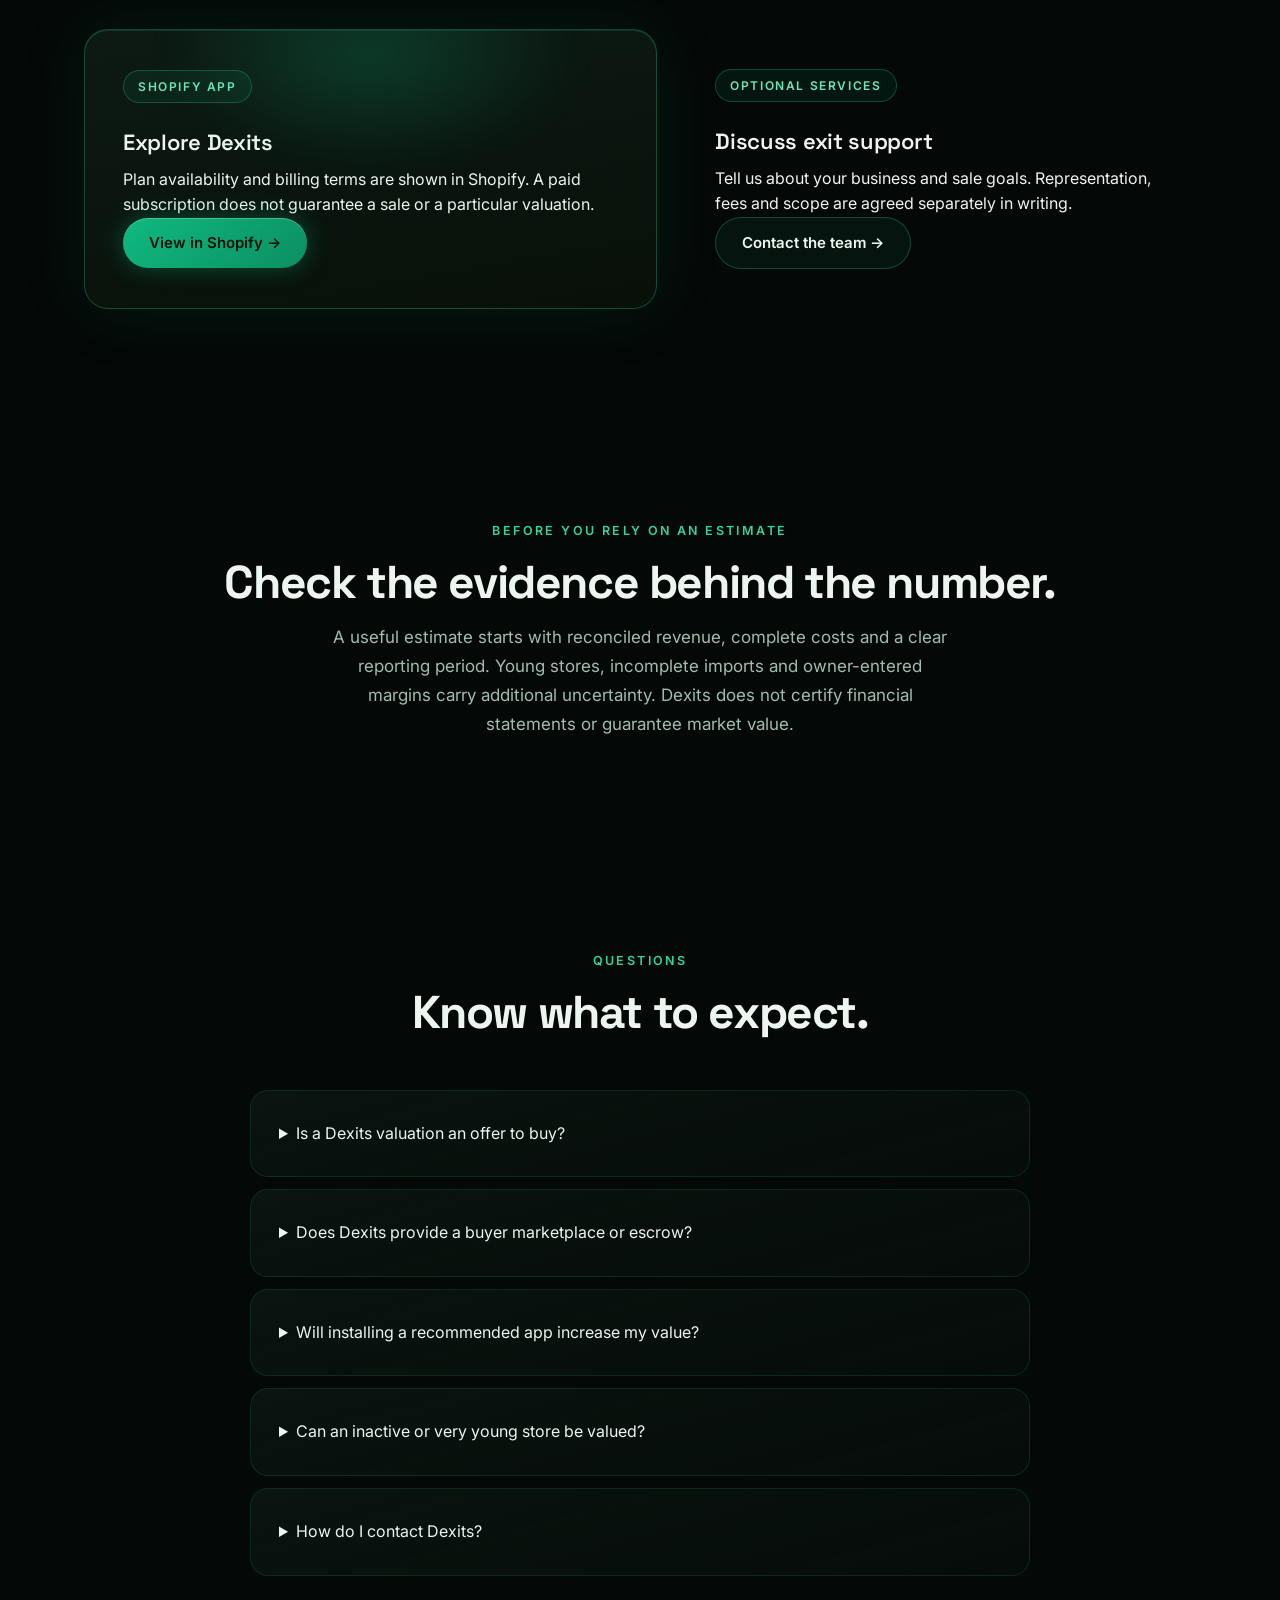
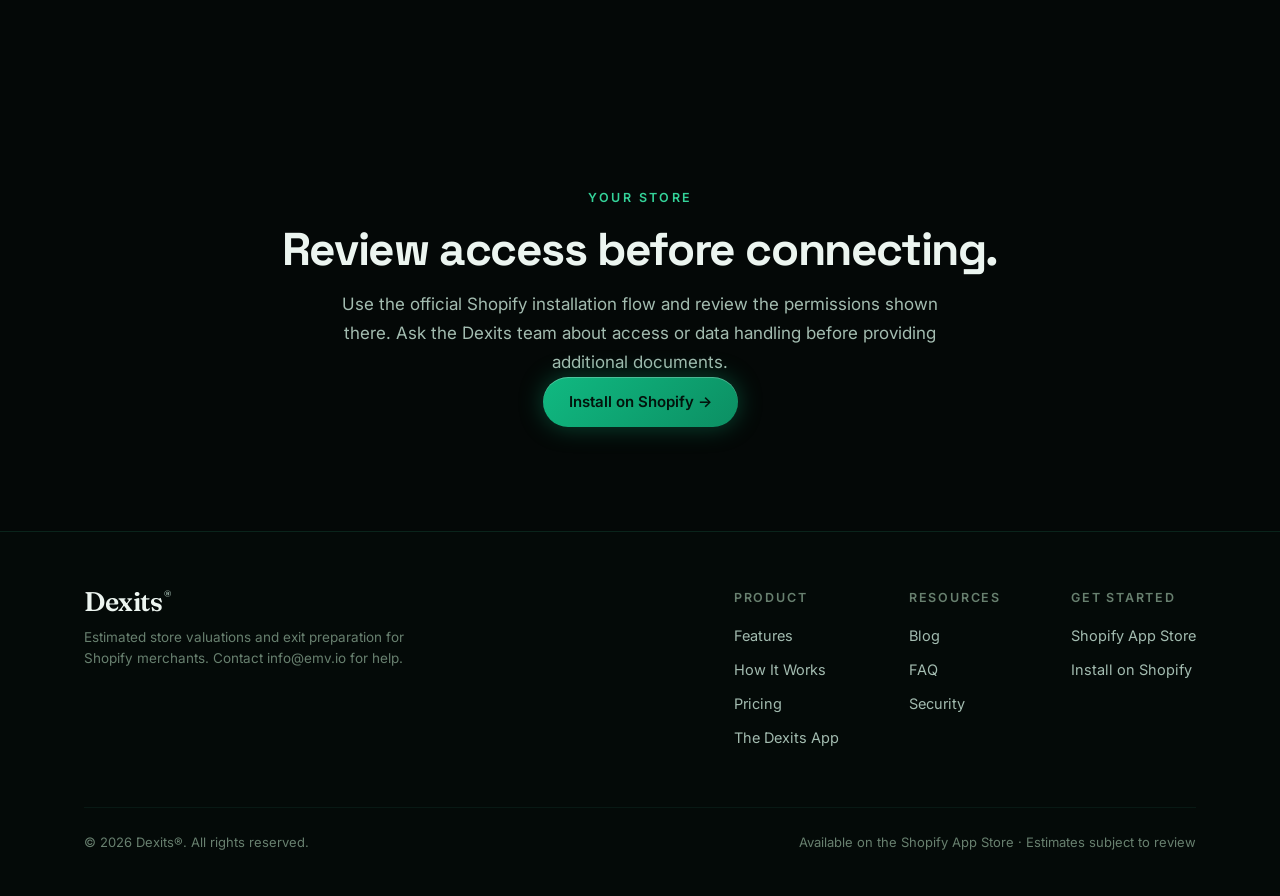
==== commit 177713a3: "Replace unsupported launch claims with disclosed estimates" ====
--- a/index.html
+++ b/index.html
@@ -3,57 +3,25 @@
 <head>
 <meta charset="UTF-8">
 <meta name="viewport" content="width=device-width, initial-scale=1.0">
-<title>Dexits® — Turn Your Dropshipping Store Into a Cashable Asset</title>
-<meta name="description" content="Don't shut it down — cash it out. Dexits gives you a live valuation of your Shopify store based on real buyer behavior. Instant valuation, Buyer-Ready Score™, private buyer matching, 100% escrow.">
+<title>Dexits — Estimated Shopify store valuation</title>
+<meta name="description" content="Understand your Shopify store with an estimated valuation, disclosed assumptions and tools to prepare for buyer review.">
 <meta name="keywords" content="sell shopify store, shopify store valuation, sell dropshipping store, dropshipping store worth, exit shopify business, shopify exit, store valuation calculator">
 <link rel="canonical" href="https://dexits.com/">
 <meta property="og:type" content="website">
 <meta property="og:url" content="https://dexits.com/">
 <meta property="og:site_name" content="Dexits®">
-<meta property="og:title" content="Dexits® — Turn Your Dropshipping Store Into a Cashable Asset">
-<meta property="og:description" content="Live Shopify store valuations backed by real buyer behavior. Buyer-Ready Score™, private buyer network, 100% escrow, zero upfront fees.">
+<meta property="og:title" content="Dexits — Estimated Shopify store valuation">
+<meta property="og:description" content="Understand your Shopify store with an estimated valuation, disclosed assumptions and tools to prepare for buyer review.">
 <meta name="twitter:card" content="summary_large_image">
-<meta name="twitter:title" content="Dexits® — Turn Your Dropshipping Store Into a Cashable Asset">
-<meta name="twitter:description" content="Don't shut it down — cash it out. Live valuations, buyer matching, and escrow-secured exits for Shopify dropshipping stores.">
+<meta name="twitter:title" content="Dexits — Estimated Shopify store valuation">
+<meta name="twitter:description" content="Understand your Shopify store with an estimated valuation, disclosed assumptions and tools to prepare for buyer review.">
 <meta name="theme-color" content="#040807">
 <link rel="preconnect" href="https://fonts.googleapis.com">
 <link rel="preconnect" href="https://fonts.gstatic.com" crossorigin>
 <link href="https://fonts.googleapis.com/css2?family=Fraunces:opsz,wght@9..144,500;9..144,600&family=Space+Grotesk:wght@400;500;600;700&family=Inter:wght@400;500;600&display=swap" rel="stylesheet">
-<script type="application/ld+json">
-{
-  "@context": "https://schema.org",
-  "@type": "Organization",
-  "name": "Dexits",
-  "url": "https://dexits.com/",
-  "description": "Dexits helps Shopify dropshipping store owners get live valuations and exit through a private buyer network with escrow-secured deals.",
-  "sameAs": ["https://apps.shopify.com/dexits"]
-}
-</script>
-<script type="application/ld+json">
-{
-  "@context": "https://schema.org",
-  "@type": "SoftwareApplication",
-  "name": "Dexits — Shopify App",
-  "operatingSystem": "Web",
-  "applicationCategory": "BusinessApplication",
-  "url": "https://apps.shopify.com/dexits",
-  "offers": { "@type": "Offer", "price": "39", "priceCurrency": "USD", "description": "Monthly subscription. Commission only on exits over $1M." },
-  "description": "Live Shopify store valuation, Buyer-Ready Score™, exit readiness checklist, and private buyer matching — built for dropshipping stores."
-}
-</script>
-<script type="application/ld+json">
-{
-  "@context": "https://schema.org",
-  "@type": "FAQPage",
-  "mainEntity": [
-    { "@type": "Question", "name": "How does Dexits calculate my valuation?", "acceptedAnswer": { "@type": "Answer", "text": "We plug into your Shopify store and analyze revenue, margin, churn, niche trends, and buyer demand. Our algorithm was built on real exit data from 900+ dropshipping stores." } },
-    { "@type": "Question", "name": "What if my store isn't branded or I stopped running ads?", "acceptedAnswer": { "@type": "Answer", "text": "You'd be surprised what buyers are still interested in. Past performance, product type, and audience data can still create value — even if you're inactive now." } },
-    { "@type": "Question", "name": "Do I have to talk to buyers?", "acceptedAnswer": { "@type": "Answer", "text": "Only if you want to. Dexits handles communication, negotiation, and handover. You'll only be looped in when it's time to review offers or finalize terms." } },
-    { "@type": "Question", "name": "How do I get paid?", "acceptedAnswer": { "@type": "Answer", "text": "All payments go through a secure third-party escrow provider. You'll never be asked to share logins or accept direct wires." } },
-    { "@type": "Question", "name": "What happens if my store doesn't sell?", "acceptedAnswer": { "@type": "Answer", "text": "You don't pay us anything. You'll still keep access to your Buyer-Ready Score™, valuation tracking, and Dexits Assistant for future exits." } }
-  ]
-}
-</script>
+
+
+
 <style>
 /* ============================================================
    DEXITS.COM — dark + emerald glow
@@ -327,6 +295,7 @@
   .final-card{padding:64px 24px}
 }
 </style>
+<script type="application/ld+json">{"@context": "https://schema.org", "@type": "SoftwareApplication", "name": "Dexits", "operatingSystem": "Web", "applicationCategory": "BusinessApplication", "url": "https://apps.shopify.com/dexits", "description": "Understand your Shopify store with an estimated valuation, disclosed assumptions and tools to prepare for buyer review."}</script>
 </head>
 <body>
 <div class="grain"></div>
@@ -343,8 +312,8 @@
       <a href="#faq">FAQ</a>
       <a href="blog/index.html">Blog</a>
     </nav>
-    <a class="btn btn-primary btn-sm" style="margin-left:8px" href="https://apps.shopify.com/dexits" target="_blank" rel="noopener">Get Your Store Valuation</a>
-    <button class="burger" id="burger" aria-label="Menu">☰</button>
+    <a class="btn btn-primary btn-sm" style="margin-left:8px" href="https://apps.shopify.com/dexits" target="_blank" rel="noopener">Install on Shopify</a>
+    <button class="burger" id="burger" aria-label="Menu" aria-controls="mobileMenu" aria-expanded="false">☰</button>
   </div>
   <div class="mobile-menu" id="mobileMenu">
     <a href="#how-it-works">How It Works</a>
@@ -353,446 +322,70 @@
     <a href="#app">The App</a>
     <a href="#faq">FAQ</a>
     <a href="blog/index.html">Blog</a>
-    <a class="btn btn-primary btn-sm" href="https://apps.shopify.com/dexits" target="_blank" rel="noopener" style="justify-content:center">Get Your Store Valuation</a>
+    <a class="btn btn-primary btn-sm" href="https://apps.shopify.com/dexits" target="_blank" rel="noopener" style="justify-content:center">Install on Shopify</a>
   </div>
 </header>
 
 <main id="top">
-
-<!-- ================= HERO ================= -->
 <section class="hero">
-  <div class="hero-grid-bg"></div>
-  <div class="orb a"></div><div class="orb b"></div><div class="orb c"></div>
-  <div class="wrap">
-    <div class="hero-inner">
-      <!-- STAT: 84% badge -->
-      <div class="pill rv"><span class="dot"></span>84% of stores sold within 30 days of valuation</div>
-      <h1 class="rv">Turn Your Dropshipping Store Into a <span class="accent">Cashable Asset</span></h1>
-      <p class="strap rv">Don’t shut it down — cash it out.</p>
-      <p class="sub rv">Dexits gives you a live valuation of your Shopify store based on real buyer behavior. If your store is profitable or has ever been scaled, it’s likely worth thousands — even if you’ve stopped running ads.</p>
-      <div class="hero-ctas rv">
-        <a class="btn btn-primary" href="https://apps.shopify.com/dexits" target="_blank" rel="noopener">Get Your Store Valuation
-          <svg width="16" height="16" viewBox="0 0 24 24" fill="none" stroke="currentColor" stroke-width="2.4" stroke-linecap="round" stroke-linejoin="round"><path d="M5 12h14M13 6l6 6-6 6"/></svg>
-        </a>
-        <a class="btn btn-ghost" href="#how-it-works">How It Works</a>
-      </div>
-      <div class="micro-trust rv">
-        <span><svg viewBox="0 0 24 24" fill="none" stroke-width="2.2" stroke-linecap="round" stroke-linejoin="round"><path d="M20 6L9 17l-5-5"/></svg>No login sharing</span>
-        <span><svg viewBox="0 0 24 24" fill="none" stroke-width="2.2" stroke-linecap="round" stroke-linejoin="round"><path d="M20 6L9 17l-5-5"/></svg>Zero upfront fees</span>
-        <span><svg viewBox="0 0 24 24" fill="none" stroke-width="2.2" stroke-linecap="round" stroke-linejoin="round"><path d="M20 6L9 17l-5-5"/></svg>100% escrow-secured</span>
-      </div>
+  <div class="hero-grid-bg"></div><div class="orb a"></div><div class="orb b"></div>
+  <div class="wrap"><div class="hero-inner">
+    <div class="pill rv"><span class="dot"></span>For Shopify store owners preparing for an exit</div>
+    <h1 class="rv">Understand your store.<br><span class="accent">Prepare for your next move.</span></h1>
+    <p class="strap rv">An estimate is a starting point for a buyer conversation.</p>
+    <p class="sub rv">Dexits brings Shopify performance data and your financial inputs together to help you assess your store and prepare for a potential sale. Review the assumptions, fill the gaps and build a clearer picture of the business.</p>
+    <div class="hero-ctas rv"><a class="btn btn-primary" href="https://apps.shopify.com/dexits" target="_blank" rel="noopener">Install on Shopify →</a><a class="btn btn-ghost" href="#how-it-works">How it works</a></div>
+    <div class="micro-trust rv"><span>Shopify-connected</span><span>Assumptions disclosed</span><span>You decide when to sell</span></div>
+  </div>
+  <div class="hero-visual rv"><div class="dash">
+    <div class="dash-top"><div class="dash-title">Your starting point for an exit</div><div class="dash-live">Product overview</div></div>
+    <div class="dash-cols" style="grid-template-columns:1fr;gap:20px">
+      <div class="mini"><div class="k">01 · Understand</div><div class="v">Review the estimate and its inputs</div></div>
+      <div class="mini"><div class="k">02 · Prepare</div><div class="v">Gather financials and operating records</div></div>
+      <div class="mini"><div class="k">03 · Discuss</div><div class="v">Plan your sale with the Dexits team</div></div>
     </div>
-
-    <div class="hero-visual rv">
-      <div class="chip c1">
-        <div class="k">Buyer-Ready Score™</div>
-        <div class="v">87<span style="color:var(--dim);font-size:13px">/100</span><em>▲ 6 this week</em></div>
-      </div>
-      <div class="chip c2">
-        <div class="k">Buyer matches</div>
-        <div class="v">3 active<em>LOI + POF verified</em></div>
-      </div>
-      <div class="dash">
-        <div class="dash-top">
-          <div class="dash-title">Live store valuation</div>
-          <div class="dash-live"><span class="dot"></span>Synced with Shopify</div>
-        </div>
-        <div>
-          <span class="dash-val">$46,800<small> – $61,400</small></span>
-          <span class="dash-delta">▲ 12.4% / 30 days</span>
-        </div>
-        <div class="dash-cols">
-          <svg class="spark" viewBox="0 0 520 150" preserveAspectRatio="none" aria-hidden="true">
-            <defs>
-              <linearGradient id="sg" x1="0" y1="0" x2="0" y2="1">
-                <stop offset="0%" stop-color="#34d399" stop-opacity=".34"/>
-                <stop offset="100%" stop-color="#34d399" stop-opacity="0"/>
-              </linearGradient>
-            </defs>
-            <path d="M0,118 C40,112 60,96 95,99 C130,102 150,76 185,72 C220,68 240,84 275,74 C310,64 330,42 365,46 C400,50 420,34 455,26 C480,20 500,16 520,12 L520,150 L0,150 Z" fill="url(#sg)"/>
-            <path d="M0,118 C40,112 60,96 95,99 C130,102 150,76 185,72 C220,68 240,84 275,74 C310,64 330,42 365,46 C400,50 420,34 455,26 C480,20 500,16 520,12" fill="none" stroke="#34d399" stroke-width="2.5" stroke-linecap="round"/>
-            <circle cx="520" cy="12" r="4.5" fill="#34d399"/>
-            <circle cx="520" cy="12" r="9" fill="#34d399" opacity=".25"/>
-          </svg>
-          <div class="dash-side">
-            <div class="mini"><div class="k">Net profit (TTM)</div><div class="v">$55,243 <em>▲ 20%</em></div></div>
-            <div class="mini"><div class="k">Buyer-Ready Score™</div><div class="v">87 / 100</div><div class="score-bar"><i></i></div></div>
-            <div class="mini"><div class="k">Exit checklist</div><div class="v">11 of 14 <em>ready</em></div></div>
-          </div>
-        </div>
-      </div>
-    </div>
-  </div>
+    <p style="color:var(--mut);font-size:14px;margin-top:24px">Valuations are model estimates, not appraisals or offers to buy. A buyer’s offer depends on verified financials, transferability and due diligence.</p>
+  </div></div></div>
 </section>
-
-<!-- ================= NUMBERS ================= -->
-<section class="numbers" id="numbers">
-  <div class="wrap">
-    <div class="center">
-      <span class="label rv">Dexits in Numbers</span>
-      <h2 class="rv">Built by exit operators.<br>Powered by <span style="color:var(--em-bright)">data.</span></h2>
-      <p class="sect-sub rv">Trusted by sellers who almost shut their store down.</p>
-    </div>
-    <!-- STAT: edit the four trust metrics here -->
-    <div class="num-grid">
-      <div class="num-card rv"><div class="num" data-count="84" data-suffix="%">84%</div><p>of stores sold within 30 days of valuation</p></div>
-      <div class="num-card rv"><div class="num" data-count="920" data-suffix="+">920+</div><p>dropshipping stores exited</p></div>
-      <div class="num-card rv"><div class="num" data-count="7.2" data-prefix="$" data-suffix="M+" data-decimals="1">$7.2M+</div><p>in verified buyer acquisitions</p></div>
-      <div class="num-card rv"><div class="num" data-count="100" data-suffix="%">100%</div><p>handled through escrow, zero upfront fees</p></div>
-    </div>
-  </div>
-</section>
-
-<!-- ================= FEATURES ================= -->
-<section id="features">
-  <div class="wrap">
-    <div class="center">
-      <span class="label rv">Why Use Dexits</span>
-      <h2 class="rv">Everything you get</h2>
-      <p class="sect-sub rv">The exit toolkit built specifically for dropshipping stores — valuation, preparation, and buyers in one place.</p>
-    </div>
-    <div class="feat-grid">
-      <div class="feat rv">
-        <div class="feat-ico"><svg viewBox="0 0 24 24"><path d="M3 17l5-5 4 4 8-9"/><path d="M15 7h5v5"/></svg></div>
-        <h3>Live Valuation Tracker</h3>
-        <p>See your store’s value change <b>in real time</b>. We monitor trends in performance, product type, and market demand — so you know the optimal moment to sell.</p>
-      </div>
-      <div class="feat rv">
-        <div class="feat-ico"><svg viewBox="0 0 24 24"><circle cx="12" cy="12" r="9"/><path d="M12 12l3.5-3.5"/><path d="M7.5 15.5a6 6 0 019-7"/></svg></div>
-        <h3>Buyer-Ready Score™</h3>
-        <p>Get a clear score of <b>how attractive your store is to buyers</b> — and what to fix before selling. We track net margin, refund rate, product category risk, and repeat customers.</p>
-      </div>
-      <div class="feat rv">
-        <div class="feat-ico"><svg viewBox="0 0 24 24"><path d="M9 5h9a1 1 0 011 1v14a1 1 0 01-1 1H6a1 1 0 01-1-1V9z"/><path d="M9 5L5 9"/><path d="M9 12l2 2 4-4"/></svg></div>
-        <h3>Exit Checklist (Automated)</h3>
-        <p>Everything you need, in one place. From <b>P&amp;L to SOPs and ad screenshots</b>, Dexits helps organize, verify, and prep every asset a buyer expects.</p>
-      </div>
-      <div class="feat rv">
-        <div class="feat-ico"><svg viewBox="0 0 24 24"><circle cx="9" cy="8" r="3.2"/><path d="M3.5 19c.6-3 2.8-4.5 5.5-4.5S13.9 16 14.5 19"/><circle cx="17.5" cy="9.5" r="2.4"/><path d="M15.8 14.7c2.6.1 4.2 1.5 4.7 4.3"/></svg></div>
-        <h3>Plugged Into Real Buyers</h3>
-        <p>Dexits connects your store to a <b>private buyer network</b> actively acquiring dropshipping stores — no listing needed.</p>
-      </div>
-      <div class="feat rv">
-        <div class="feat-ico"><svg viewBox="0 0 24 24"><rect x="5" y="10" width="14" height="10" rx="2"/><path d="M8 10V7a4 4 0 018 0v3"/><circle cx="12" cy="15" r="1.6"/></svg></div>
-        <h3>Escrow-Only Sales Process</h3>
-        <p><b>100% of our transactions</b> are securely handled through escrow. We never ask for logins, upfront fees, or commitments without proof of funds.</p>
-      </div>
-      <div class="feat rv">
-        <div class="feat-ico"><svg viewBox="0 0 24 24"><path d="M12 3l2.2 4.9L19 9l-3.5 3.7.8 5.3-4.3-2.5-4.3 2.5.8-5.3L5 9l4.8-1.1z"/></svg></div>
-        <h3>No Sale? No Fee.</h3>
-        <p>If Dexits doesn’t find you a buyer or help you close an offer, <b>you don’t owe us anything</b>. We win when you exit.</p>
-      </div>
-    </div>
-  </div>
-</section>
-
-<!-- ================= PROCESS ================= -->
-<section class="process" id="how-it-works">
-  <div class="wrap">
-    <div class="center">
-      <span class="label rv">Our Process</span>
-      <h2 class="rv">Exit in four steps</h2>
-      <p class="sect-sub rv">Our 4-step process makes selling your store easy, private, and secure — from first valuation to final payout.</p>
-    </div>
-    <div class="steps">
-      <div class="step rv">
-        <div class="step-no">Step 1</div>
-        <h3>Connect Your Store &amp; Get a Live Valuation</h3>
-        <p>We pull your Shopify data in 30 seconds — no login sharing, no forms. You’ll get an instant valuation and a breakdown of what’s helping (or hurting) your store’s worth.</p>
-        <div class="big-index">1</div>
-      </div>
-      <div class="step rv">
-        <div class="step-no">Step 2</div>
-        <h3>Receive Your Buyer-Readiness Report</h3>
-        <p>You’ll get a personalized checklist and Buyer-Ready Score™ showing what buyers care about most — margin, refunds, ad fatigue, product type, and more.</p>
-        <div class="big-index">2</div>
-      </div>
-      <div class="step rv">
-        <div class="step-no">Step 3</div>
-        <h3>We Match You With Qualified Buyers</h3>
-        <p>No public listing. No info leaks. We send your anonymized store profile to verified buyers (LOI + POF required), and handle all communication through escrow.</p>
-        <div class="big-index">3</div>
-      </div>
-      <div class="step rv">
-        <div class="step-no">Step 4</div>
-        <h3>Negotiate, Exit, and Get Paid</h3>
-        <p>We guide you through negotiation, contract, and post-sale handoff — and you get paid in full through escrow. Dexits only wins when you do.</p>
-        <div class="big-index">4</div>
-      </div>
-    </div>
-  </div>
-</section>
-
-<!-- ================= PRICING ================= -->
-<section id="pricing">
-  <div class="wrap">
-    <div class="center">
-      <span class="label rv">Pricing</span>
-      <h2 class="rv">Simple, Transparent Pricing</h2>
-      <p class="sect-sub rv">Dexits isn’t a broker or a directory — it’s a Shopify app that helps you exit smarter. Install the Dexits app to track your store’s value in real-time, fix key issues that lower buyer interest, and get matched with qualified acquirers.</p>
-    </div>
-    <div class="price-grid">
-      <div class="price-card price-app rv">
-        <span class="price-tag">Shopify App</span>
-        <div class="price-line"><span class="amount">$39</span><span class="per">/ month</span></div>
-        <p class="price-desc">Everything you need to prepare, track, and exit:</p>
-        <ul class="plist">
-          <li><svg viewBox="0 0 24 24"><path d="M20 6L9 17l-5-5"/></svg>Daily valuation updates</li>
-          <li><svg viewBox="0 0 24 24"><path d="M20 6L9 17l-5-5"/></svg>Performance-based Buyer-Ready Score™</li>
-          <li><svg viewBox="0 0 24 24"><path d="M20 6L9 17l-5-5"/></svg>Exit readiness checklist</li>
-          <li><svg viewBox="0 0 24 24"><path d="M20 6L9 17l-5-5"/></svg>Secure escrow-based handoff process</li>
-          <li><svg viewBox="0 0 24 24"><path d="M20 6L9 17l-5-5"/></svg>Access to the Dexits Knowledge Base</li>
-        </ul>
-        <a class="btn btn-primary" href="https://apps.shopify.com/dexits" target="_blank" rel="noopener">Install the Dexits App
-          <svg width="15" height="15" viewBox="0 0 24 24" fill="none" stroke="currentColor" stroke-width="2.4" stroke-linecap="round" stroke-linejoin="round"><path d="M5 12h14M13 6l6 6-6 6"/></svg>
-        </a>
-      </div>
-      <div class="price-card price-comm rv">
-        <span class="price-tag">Commission Only When You Exit</span>
-        <h3>We only get paid if you close a deal — and only for exits over $1M.</h3>
-        <div class="tiers">
-          <div class="tier zero"><span class="range">Exits under $1M</span><span class="rate">No commission</span></div>
-          <div class="tier"><span class="range">Exits over $1M</span><span class="rate">15%</span></div>
-          <div class="tier"><span class="range">Exits over $5M</span><span class="rate">10%</span></div>
-          <div class="tier"><span class="range">Exits over $10M</span><span class="rate">5%</span></div>
-        </div>
-        <p class="comm-note">All exits are handled through <b>escrow</b>. No middlemen. No lock-ins.</p>
-        <p class="wins">Dexits only wins when you do.</p>
-      </div>
-    </div>
-  </div>
-</section>
-
-<!-- ================= APP 6A ================= -->
-<section id="app" style="padding-bottom:40px">
-  <div class="wrap">
-    <div class="app-intro">
-      <div>
-        <span class="label rv">The Dexits App</span>
-        <h2 class="rv">Your Built-In <span style="color:var(--em-bright)">Exit Strategist</span></h2>
-        <p class="sect-sub rv">Dexits connects directly to your Shopify store and runs your store data through our proprietary exit algorithm — the only valuation tool built specifically for dropshipping stores. In seconds, you get:</p>
-        <ul class="app-bullets rv">
-          <li><svg viewBox="0 0 24 24"><path d="M20 6L9 17l-5-5"/></svg>A real-time valuation range</li>
-          <li><svg viewBox="0 0 24 24"><path d="M20 6L9 17l-5-5"/></svg>Daily performance-based updates</li>
-          <li><svg viewBox="0 0 24 24"><path d="M20 6L9 17l-5-5"/></svg>A Buyer-Ready Score™ that improves as your store gets optimized</li>
-          <li><svg viewBox="0 0 24 24"><path d="M20 6L9 17l-5-5"/></svg>Exit readiness checklist + analytics</li>
-        </ul>
-        <p class="app-close rv">Whether your store is scaling, stable, or slowing down — Dexits shows you what it’s worth and how to make it worth more.</p>
-      </div>
-      <div class="app-shot rv">
-        <div class="gauge-wrap">
-          <svg class="gauge" viewBox="0 0 168 92" aria-hidden="true">
-            <path d="M10 86 A74 74 0 0 1 158 86" fill="none" stroke="rgba(52,211,153,.14)" stroke-width="11" stroke-linecap="round"/>
-            <path d="M10 86 A74 74 0 0 1 145 44" fill="none" stroke="url(#gg)" stroke-width="11" stroke-linecap="round"/>
-            <defs><linearGradient id="gg" x1="0" y1="1" x2="1" y2="0"><stop offset="0%" stop-color="#0c8f63"/><stop offset="100%" stop-color="#34d399"/></linearGradient></defs>
-          </svg>
-          <div class="gauge-num">87<span style="color:var(--dim);font-size:17px">/100</span></div>
-          <div class="gauge-cap">Buyer-Ready Score™</div>
-        </div>
-        <div class="row"><span class="l">Net margin</span><span class="r good">22.4% · strong</span></div>
-        <div class="row"><span class="l">Refund rate</span><span class="r good">1.8% · below niche avg</span></div>
-        <div class="row"><span class="l">Ad fatigue</span><span class="r warn">Rising · fix suggested</span></div>
-        <div class="row"><span class="l">Repeat customers</span><span class="r good">18% · above avg</span></div>
-        <div class="row"><span class="l">Exit checklist</span><span class="r">11 / 14 complete</span></div>
-      </div>
-    </div>
-  </div>
-</section>
-
-<!-- ================= APP 6B ================= -->
-<section style="padding-top:56px">
-  <div class="wrap">
-    <div class="center">
-      <span class="label rv">Inside the App</span>
-      <h2 class="rv">What’s inside the Dexits app</h2>
-    </div>
-    <div class="modules">
-      <div class="feat rv">
-        <div class="feat-ico"><svg viewBox="0 0 24 24"><rect x="4" y="12" width="3.4" height="8" rx="1"/><rect x="10.3" y="7" width="3.4" height="13" rx="1"/><rect x="16.6" y="3.5" width="3.4" height="16.5" rx="1"/></svg></div>
-        <h3>Valuation Dashboard</h3>
-        <p>Instantly see what your store is worth, based on revenue, profit, customer behavior, and market conditions.</p>
-      </div>
-      <div class="feat rv">
-        <div class="feat-ico"><svg viewBox="0 0 24 24"><path d="M4 19h16"/><path d="M4 15l4-4 3.5 3L17 8.5"/><path d="M13.5 8.5H17V12"/></svg></div>
-        <h3>Daily Valuation Report</h3>
-        <p>Track how every change — price, shipping speed, ad cost — impacts your equity. Delivered daily to your inbox.</p>
-      </div>
-      <div class="feat rv">
-        <div class="feat-ico"><svg viewBox="0 0 24 24"><path d="M12 3a9 9 0 109 9"/><path d="M12 7a5 5 0 105 5"/><circle cx="12" cy="12" r="1.4"/><path d="M12 12l6-6"/></svg></div>
-        <h3>Buyer-Ready Score™</h3>
-        <p>Know exactly what’s hurting or helping your exit potential. We score your margins, churn, chargebacks, refund rate, and retention — in one place.</p>
-      </div>
-      <div class="feat rv">
-        <div class="feat-ico"><svg viewBox="0 0 24 24"><path d="M4 8l8-4 8 4-8 4-8-4z"/><path d="M4 8v8l8 4 8-4V8"/><path d="M12 12v8"/></svg></div>
-        <h3>Customer &amp; Order Analytics</h3>
-        <p>Segmented automatically by our algorithm to highlight high-value buyers, subscription potential, repeat rate, and LTV.</p>
-      </div>
-      <div class="feat rv">
-        <div class="feat-ico"><svg viewBox="0 0 24 24"><circle cx="12" cy="12" r="3.2"/><path d="M12 4.5V3M12 21v-1.5M19.5 12H21M3 12h1.5M17.3 6.7l1.1-1.1M5.6 18.4l1.1-1.1M17.3 17.3l1.1 1.1M5.6 5.6l1.1 1.1"/></svg></div>
-        <h3>Selling Model &amp; Revenue Forecast</h3>
-        <p>See how your revenue model (one-time vs subscription) impacts your valuation multiple. Get a projected exit value 30, 60, 90 days out.</p>
-      </div>
-      <div class="feat rv">
-        <div class="feat-ico"><svg viewBox="0 0 24 24"><path d="M14.5 6.5a4 4 0 00-5.6 5L4 16.4V20h3.6l4.9-4.9a4 4 0 005-5.6l-2.6 2.6-2.4-2.4 2.6-2.6z"/></svg></div>
-        <h3>Tools to Boost Exit Value</h3>
-        <p>We recommend vetted tools (apps, CRMs, chargeback protectors, upsell widgets, and more) based on what buyers are actively seeking.</p>
-      </div>
-    </div>
-  </div>
-</section>
-
-<!-- ================= SECURITY + ASSISTANT ================= -->
-<section id="security">
-  <div class="wrap">
-    <div class="center">
-      <span class="label rv">Security &amp; Support</span>
-      <h2 class="rv">Your data. Your control.</h2>
-    </div>
-    <div class="sec-grid">
-      <div class="sec-card rv">
-        <h3><svg viewBox="0 0 24 24"><rect x="5" y="10" width="14" height="10" rx="2"/><path d="M8 10V7a4 4 0 018 0v3"/></svg>Your Data, Your Control</h3>
-        <p>We know your store is personal — especially if you scaled it with your own ads. That’s why nothing is shared without your explicit permission.</p>
-        <div class="nos">
-          <div class="no-item"><svg viewBox="0 0 24 24"><path d="M20 6L9 17l-5-5"/></svg>No logins required</div>
-          <div class="no-item"><svg viewBox="0 0 24 24"><path d="M20 6L9 17l-5-5"/></svg>No public listings</div>
-          <div class="no-item"><svg viewBox="0 0 24 24"><path d="M20 6L9 17l-5-5"/></svg>No data leaks — ever</div>
-        </div>
-        <div class="gate">
-          <p>We only share store details with buyers after they submit:</p>
-          <ol>
-            <li>An LOI (Letter of Intent)</li>
-            <li>Proof of funds</li>
-            <li>Background check approval</li>
-          </ol>
-        </div>
-      </div>
-      <div class="sec-card rv">
-        <h3><svg viewBox="0 0 24 24"><rect x="5" y="7" width="14" height="12" rx="3"/><circle cx="9.5" cy="12.5" r="1.2"/><circle cx="14.5" cy="12.5" r="1.2"/><path d="M12 7V4M9 16h6"/></svg>Dexits Assistant</h3>
-        <p><b style="color:var(--ink)">Your built-in exit co-pilot.</b></p>
-        <p style="margin-top:12px">Dexits Assistant helps you prep everything from your P&amp;L to your final ad screenshots. It sends alerts, reminds you to complete handover items, and flags buyer responses in real-time.</p>
-        <p class="assist-quote">Think of it as your M&amp;A dashboard — without the $10k broker fee.</p>
-      </div>
-    </div>
-  </div>
-</section>
-
-<!-- ================= FAQ ================= -->
-<section id="faq">
-  <div class="wrap">
-    <div class="center">
-      <span class="label rv">Have Questions?</span>
-      <h2 class="rv">Seller questions, answered</h2>
-    </div>
-    <div class="faq-list">
-      <div class="faq rv">
-        <button class="faq-q">How does Dexits calculate my valuation?<span class="x">+</span></button>
-        <div class="faq-a"><p>We plug into your Shopify store and analyze revenue, margin, churn, niche trends, and buyer demand. Our algorithm was built on real exit data from 900+ dropshipping stores.</p></div>
-      </div>
-      <div class="faq rv">
-        <button class="faq-q">What if my store isn’t branded or I stopped running ads?<span class="x">+</span></button>
-        <div class="faq-a"><p>You’d be surprised what buyers are still interested in. Past performance, product type, and audience data can still create value — even if you’re inactive now.</p></div>
-      </div>
-      <div class="faq rv">
-        <button class="faq-q">Do I have to talk to buyers?<span class="x">+</span></button>
-        <div class="faq-a"><p>Only if you want to. Dexits handles communication, negotiation, and handover. You’ll only be looped in when it’s time to review offers or finalize terms.</p></div>
-      </div>
-      <div class="faq rv">
-        <button class="faq-q">How do I get paid?<span class="x">+</span></button>
-        <div class="faq-a"><p>All payments go through a secure third-party escrow provider. You’ll never be asked to share logins or accept direct wires.</p></div>
-      </div>
-      <div class="faq rv">
-        <button class="faq-q">What happens if my store doesn’t sell?<span class="x">+</span></button>
-        <div class="faq-a"><p>You don’t pay us anything. You’ll still keep access to your Buyer-Ready Score™, valuation tracking, and Dexits Assistant for future exits.</p></div>
-      </div>
-    </div>
-  </div>
-</section>
-
-<!-- ================= BLOG TEASER ================= -->
-<section id="blog" style="padding-top:40px">
-  <div class="wrap">
-    <div class="center">
-      <span class="label rv">From the Blog</span>
-      <h2 class="rv">Exit smarter</h2>
-      <p class="sect-sub rv">Guides on valuing, preparing, and selling your Shopify store.</p>
-    </div>
-    <div class="blog-grid" id="blogTeaser"><!-- populated from blog/posts.js --></div>
-    <div class="center" style="margin-top:36px">
-      <a class="btn btn-ghost" href="blog/index.html">View all articles</a>
-    </div>
-  </div>
-</section>
-
-<!-- ================= FINAL CTA ================= -->
-<section class="final">
-  <div class="wrap">
-    <div class="final-card rv">
-      <div class="orb d"></div>
-      <span class="label">Get Started</span>
-      <h2>Ready to See What Your <span style="color:var(--em-bright)">Store’s Worth?</span></h2>
-      <div class="final-lines">
-        <p>Most dropshippers shut down without ever knowing what they could’ve sold for.</p>
-        <p style="margin-top:10px">Dexits gives you a <b>real valuation</b> — backed by buyer data, not guesswork.</p>
-      </div>
-      <a class="btn btn-primary" href="https://apps.shopify.com/dexits" target="_blank" rel="noopener">Get Your Instant Valuation
-        <svg width="16" height="16" viewBox="0 0 24 24" fill="none" stroke="currentColor" stroke-width="2.4" stroke-linecap="round" stroke-linejoin="round"><path d="M5 12h14M13 6l6 6-6 6"/></svg>
-      </a>
-      <p class="final-fine">It takes 30 seconds. No pressure. No listing required.</p>
-    </div>
-  </div>
-</section>
+<section id="features"><div class="wrap"><div class="center"><span class="label rv">The toolkit</span><h2 class="rv">Make your business easier to assess.</h2><p class="sect-sub rv">Know which inputs are available and which still need your attention.</p></div>
+<div class="feat-grid">
+<div class="feat rv"><h3>Estimated store value</h3><p>Review a model estimate using available Shopify data and financial inputs. Incomplete history or missing inputs can limit the estimate.</p></div>
+<div class="feat rv"><h3>Performance context</h3><p>Review revenue, customer patterns and operating history. Reconcile reports against your own records before sharing them with buyers.</p></div>
+<div class="feat rv"><h3>Exit preparation</h3><p>Use the checklist to organize financial records, supplier information and operating procedures for buyer review.</p></div>
+<div class="feat rv"><h3>Report preparation</h3><p>Prepare draft business documents from available inputs. Review assumptions and complete missing information before relying on them.</p></div>
+<div class="feat rv"><h3>Suggested improvements</h3><p>Explore tools and actions that may help your business. Installing an app does not guarantee a higher valuation or a sale.</p></div>
+<div class="feat rv"><h3>Talk through your exit</h3><p>Contact the team to discuss your goals and possible representation. Any engagement, fees and services require separate written terms.</p></div>
+</div></div></section>
+<section class="process" id="how-it-works"><div class="wrap"><div class="center"><span class="label rv">How it works</span><h2 class="rv">From store data to an informed next step.</h2></div><div class="steps">
+<div class="step rv"><div class="step-no">Step 1</div><h3>Connect through Shopify</h3><p>Install Dexits and review the requested permissions. Import time depends on the store and available history.</p><div class="big-index">1</div></div>
+<div class="step rv"><div class="step-no">Step 2</div><h3>Check the financial inputs</h3><p>Review the reporting period, revenue and margin assumptions. Confirm costs and resolve gaps in your records.</p><div class="big-index">2</div></div>
+<div class="step rv"><div class="step-no">Step 3</div><h3>Prepare for buyer review</h3><p>Gather your P&amp;L, supplier details, advertising records and operating procedures. Treat generated documents as drafts to review.</p><div class="big-index">3</div></div>
+<div class="step rv"><div class="step-no">Step 4</div><h3>Discuss your options</h3><p>Speak with the team when you are ready. Sale price, timing and any representation depend on review and separate agreement.</p><div class="big-index">4</div></div>
+</div></div></section>
+<section id="pricing"><div class="wrap"><div class="center"><span class="label rv">Plans</span><h2 class="rv">Choose the tools you need.</h2><p class="sect-sub rv">Review current plans, prices, trials and included features in Shopify before subscribing. Existing subscriptions remain subject to their agreed terms.</p></div><div class="price-grid">
+<div class="price-card price-app rv"><span class="price-tag">Shopify app</span><h3>Explore Dexits</h3><p>Plan availability and billing terms are shown in Shopify. A paid subscription does not guarantee a sale or a particular valuation.</p><a class="btn btn-primary" href="https://apps.shopify.com/dexits" target="_blank" rel="noopener">View in Shopify →</a></div>
+<div class="price-card rv"><span class="price-tag">Optional services</span><h3>Discuss exit support</h3><p>Tell us about your business and sale goals. Representation, fees and scope are agreed separately in writing.</p><a class="btn btn-ghost" href="get-started.html">Contact the team →</a></div>
+</div></div></section>
+<section id="app"><div class="wrap"><div class="center"><span class="label rv">Before you rely on an estimate</span><h2 class="rv">Check the evidence behind the number.</h2><p class="sect-sub rv">A useful estimate starts with reconciled revenue, complete costs and a clear reporting period. Young stores, incomplete imports and owner-entered margins carry additional uncertainty. Dexits does not certify financial statements or guarantee market value.</p></div></div></section>
+<section id="faq"><div class="wrap"><div class="center"><span class="label rv">Questions</span><h2 class="rv">Know what to expect.</h2></div>
+<div class="faq-list">
+<details class="feat rv"><summary>Is a Dexits valuation an offer to buy?</summary><p>No. It is a model estimate. Buyers set their own offers after reviewing financial records and business risks.</p></details>
+<details class="feat rv"><summary>Does Dexits provide a buyer marketplace or escrow?</summary><p>The Shopify app provides valuation and exit preparation tools. It does not operate an in-app buyer marketplace or escrow service. Contact the team about any separate representation services.</p></details>
+<details class="feat rv"><summary>Will installing a recommended app increase my value?</summary><p>An installation alone does not establish business value. Any benefit needs to be supported by measured profit, reduced risk or better operating performance. Some recommendations contain affiliate links; Dexits may earn a commission if you buy through them.</p></details>
+<details class="feat rv"><summary>Can an inactive or very young store be valued?</summary><p>Limited recent trading or short history can make a profit-based estimate unreliable. Review the available evidence with a buyer or adviser; an estimate may be unavailable until the inputs are complete.</p></details>
+<details class="feat rv"><summary>How do I contact Dexits?</summary><p>Email <a href="mailto:info@emv.io">info@emv.io</a> or <a href="get-started.html">request a conversation</a>. Contacting us does not list your store or commit you to a representation agreement.</p></details>
+</div></div></section>
+<section id="security"><div class="wrap"><div class="center"><span class="label rv">Your store</span><h2 class="rv">Review access before connecting.</h2><p class="sect-sub rv">Use the official Shopify installation flow and review the permissions shown there. Ask the Dexits team about access or data handling before providing additional documents.</p><a class="btn btn-primary" href="https://apps.shopify.com/dexits" target="_blank" rel="noopener">Install on Shopify →</a></div></div></section>
 </main>
 
 <!-- ================= FOOTER ================= -->
-<!-- DEXITS-BLOG-STRIP:START -->
-<section id="dexits-blog-strip" style="background:#040807;padding:72px 0;border-top:1px solid rgba(40,224,160,0.13);font-family:'Inter',system-ui,sans-serif">
-  <style>
-    #dexits-blog-strip .dbs-wrap{max-width:1160px;margin:0 auto;padding:0 24px}
-    #dexits-blog-strip .dbs-head{display:flex;align-items:flex-end;justify-content:space-between;gap:16px;flex-wrap:wrap;margin-bottom:26px}
-    #dexits-blog-strip .dbs-label{font-size:12px;letter-spacing:2.4px;text-transform:uppercase;color:#7ef5c8;font-weight:700}
-    #dexits-blog-strip h2{font-family:'Space Grotesk','Inter',sans-serif;font-size:clamp(26px,3.4vw,38px);letter-spacing:-1px;color:#ecf5f0;margin:8px 0 0;font-weight:700}
-    #dexits-blog-strip .dbs-sub{color:#a3bcb0;font-size:15px;margin-top:8px;max-width:520px}
-    #dexits-blog-strip .dbs-all{color:#73ebc1;font-weight:600;font-size:14.5px;white-space:nowrap;text-decoration:none}
-    #dexits-blog-strip .dbs-row{display:flex;gap:18px;overflow-x:auto;scroll-snap-type:x mandatory;padding:6px 0 18px;-webkit-overflow-scrolling:touch;scrollbar-width:thin;scrollbar-color:rgba(40,224,160,0.28) transparent}
-    #dexits-blog-strip .dbs-row::-webkit-scrollbar{height:8px}
-    #dexits-blog-strip .dbs-row::-webkit-scrollbar-thumb{background:rgba(40,224,160,0.28);border-radius:99px}
-    #dexits-blog-strip .dbs-card{scroll-snap-align:start;flex:0 0 320px;background:#131716;border:1px solid rgba(40,224,160,0.13);border-radius:18px;padding:26px;display:flex;flex-direction:column;transition:transform .3s,border-color .3s;color:#ecf5f0;text-decoration:none}
-    #dexits-blog-strip .dbs-card:hover{transform:translateY(-5px);border-color:rgba(40,224,160,0.28)}
-    #dexits-blog-strip .dbs-meta{font-size:12px;color:#7ef5c8;letter-spacing:.6px;text-transform:uppercase;font-weight:700;margin-bottom:12px}
-    #dexits-blog-strip .dbs-card h3{font-family:'Space Grotesk','Inter',sans-serif;font-size:19px;line-height:1.35;letter-spacing:-.3px;margin:0 0 10px;color:#ecf5f0}
-    #dexits-blog-strip .dbs-card p{color:#a3bcb0;font-size:13.5px;line-height:1.6;flex:1;margin:0}
-    #dexits-blog-strip .dbs-more{margin-top:16px;font-size:13.5px;color:#73ebc1;font-weight:600}
-    @media(max-width:720px){#dexits-blog-strip .dbs-card{flex-basis:80vw}}
-  </style>
-  <div class="dbs-wrap">
-    <div class="dbs-head">
-      <div>
-        <div class="dbs-label">From the Blog</div>
-        <h2>Exit smarter.</h2>
-        <p class="dbs-sub">Fresh guides on buying and selling shopify / online businesses — a new one every weekday.</p>
-      </div>
-      <a class="dbs-all" href="blog/index.html">View all articles →</a>
-    </div>
-    <div class="dbs-row" id="dbsRow"></div>
-  </div>
-  <script src="blog/posts.js"></script>
-  <script>(function(){var row=document.getElementById('dbsRow');var P=window.SITE_POSTS||window.DEXITS_POSTS||[];
-  if(!P.length){document.getElementById('dexits-blog-strip').style.display='none';return;}
-  P.slice(0,8).forEach(function(p){var a=document.createElement('a');a.className='dbs-card';a.href='blog/'+p.slug+'.html';
-  a.innerHTML='<div class="dbs-meta">'+p.tag+' · '+p.minutes+' min</div><h3>'+p.title+'</h3><p>'+p.description+'</p><span class="dbs-more">Read article →</span>';
-  row.appendChild(a);});})();</script>
-  <script>(function(){var P={site:"dexits.com",category:"both",slug:"home",path:location.pathname};
-function send(t){try{var d=JSON.stringify(Object.assign({},P,{type:t}));(navigator.sendBeacon&&navigator.sendBeacon('/api/track',new Blob([d],{type:'application/json'})))||fetch('/api/track',{method:'POST',headers:{'content-type':'application/json'},body:d,keepalive:true});}catch(e){}}
-send('pageview');
-document.addEventListener('click',function(e){var a=e.target.closest('[data-cta],a.btn-primary,.dbs-card,.cta-box a');if(a)send('cta_click');},true);})();</script>
-</section>
-<!-- DEXITS-BLOG-STRIP:END -->
+<!-- Legacy article previews are withheld pending source review. -->
 <footer>
   <div class="wrap">
     <div class="foot">
       <div class="foot-brand">
         <a class="brand" href="#top">Dexits<sup>®</sup></a>
-        <p>The exit platform for Shopify dropshipping stores. Live valuations, buyer matching, and escrow-secured deals — don’t shut it down, cash it out.</p>
+        <p>Estimated store valuations and exit preparation for Shopify merchants. Contact info@emv.io for help.</p>
       </div>
       <div class="foot-cols">
         <div class="foot-col">
@@ -811,13 +404,13 @@
         <div class="foot-col">
           <h4>Get Started</h4>
           <a href="https://apps.shopify.com/dexits" target="_blank" rel="noopener">Shopify App Store</a>
-          <a href="https://apps.shopify.com/dexits" target="_blank" rel="noopener">Get a Valuation</a>
+          <a href="https://apps.shopify.com/dexits" target="_blank" rel="noopener">Install on Shopify</a>
         </div>
       </div>
     </div>
     <div class="foot-bottom">
       <span>© 2026 Dexits®. All rights reserved.</span>
-      <span>Available on the Shopify App Store · All exits handled through escrow</span>
+      <span>Available on the Shopify App Store · Estimates subject to review</span>
     </div>
   </div>
 </footer>
@@ -828,43 +421,15 @@
 addEventListener('scroll',()=>nav.classList.toggle('scrolled',scrollY>10),{passive:true});
 /* mobile menu */
 const burger=document.getElementById('burger'),mm=document.getElementById('mobileMenu');
-burger.addEventListener('click',()=>mm.classList.toggle('open'));
-mm.querySelectorAll('a').forEach(a=>a.addEventListener('click',()=>mm.classList.remove('open')));
+burger.addEventListener('click',()=>{const open=mm.classList.toggle('open');burger.setAttribute('aria-expanded',String(open));});
+mm.querySelectorAll('a').forEach(a=>a.addEventListener('click',()=>{mm.classList.remove('open');burger.setAttribute('aria-expanded','false');}));
 /* reveal on scroll */
 const io=new IntersectionObserver(es=>es.forEach(e=>{if(e.isIntersecting){e.target.classList.add('in');io.unobserve(e.target)}}),{threshold:.12});
 document.querySelectorAll('.rv').forEach(el=>io.observe(el));
-/* stat count-up */
-const nio=new IntersectionObserver(es=>es.forEach(e=>{
-  if(!e.isIntersecting)return;nio.unobserve(e.target);
-  const el=e.target,end=parseFloat(el.dataset.count),dec=parseInt(el.dataset.decimals||'0'),
-  pre=el.dataset.prefix||'',suf=el.dataset.suffix||'',t0=performance.now(),D=1400;
-  (function tick(t){const p=Math.min((t-t0)/D,1),v=end*(1-Math.pow(1-p,3));
-  el.textContent=pre+v.toFixed(dec)+suf;if(p<1)requestAnimationFrame(tick)})(t0);
-}),{threshold:.6});
-document.querySelectorAll('.num[data-count]').forEach(el=>nio.observe(el));
-/* faq accordion */
-document.querySelectorAll('.faq').forEach(f=>{
-  const q=f.querySelector('.faq-q'),a=f.querySelector('.faq-a');
-  q.addEventListener('click',()=>{
-    const open=f.classList.contains('open');
-    document.querySelectorAll('.faq.open').forEach(o=>{o.classList.remove('open');o.querySelector('.faq-a').style.maxHeight=null});
-    if(!open){f.classList.add('open');a.style.maxHeight=a.scrollHeight+'px'}
-  });
-});
-/* blog teaser from manifest */
-(function(){
-  const s=document.createElement('script');s.src='blog/posts.js';
-  s.onload=function(){
-    if(!window.DEXITS_POSTS)return;
-    const box=document.getElementById('blogTeaser');
-    window.DEXITS_POSTS.slice(0,3).forEach(p=>{
-      const a=document.createElement('a');a.className='post-card rv in';a.href='blog/'+p.slug+'.html';
-      a.innerHTML='<div class="post-meta">'+p.tag+' · '+p.minutes+' min read</div><h3>'+p.title+'</h3><p>'+p.description+'</p><span class="more">Read article →</span>';
-      box.appendChild(a);
-    });
-  };
-  s.onerror=function(){document.getElementById('blog').style.display='none'};
-  document.head.appendChild(s);
+/* Existing first-party funnel events; no article data is injected here. */
+(function(){const context={site:"dexits.com",category:"both",slug:"home",path:location.pathname};
+function send(type){try{const data=JSON.stringify({...context,type});(navigator.sendBeacon&&navigator.sendBeacon('/api/track',new Blob([data],{type:'application/json'})))||fetch('/api/track',{method:'POST',headers:{'content-type':'application/json'},body:data,keepalive:true});}catch(e){}}
+send('pageview');document.addEventListener('click',event=>{if(event.target.closest('[data-cta],a.btn-primary'))send('cta_click');},true);
 })();
 </script>
 </body>
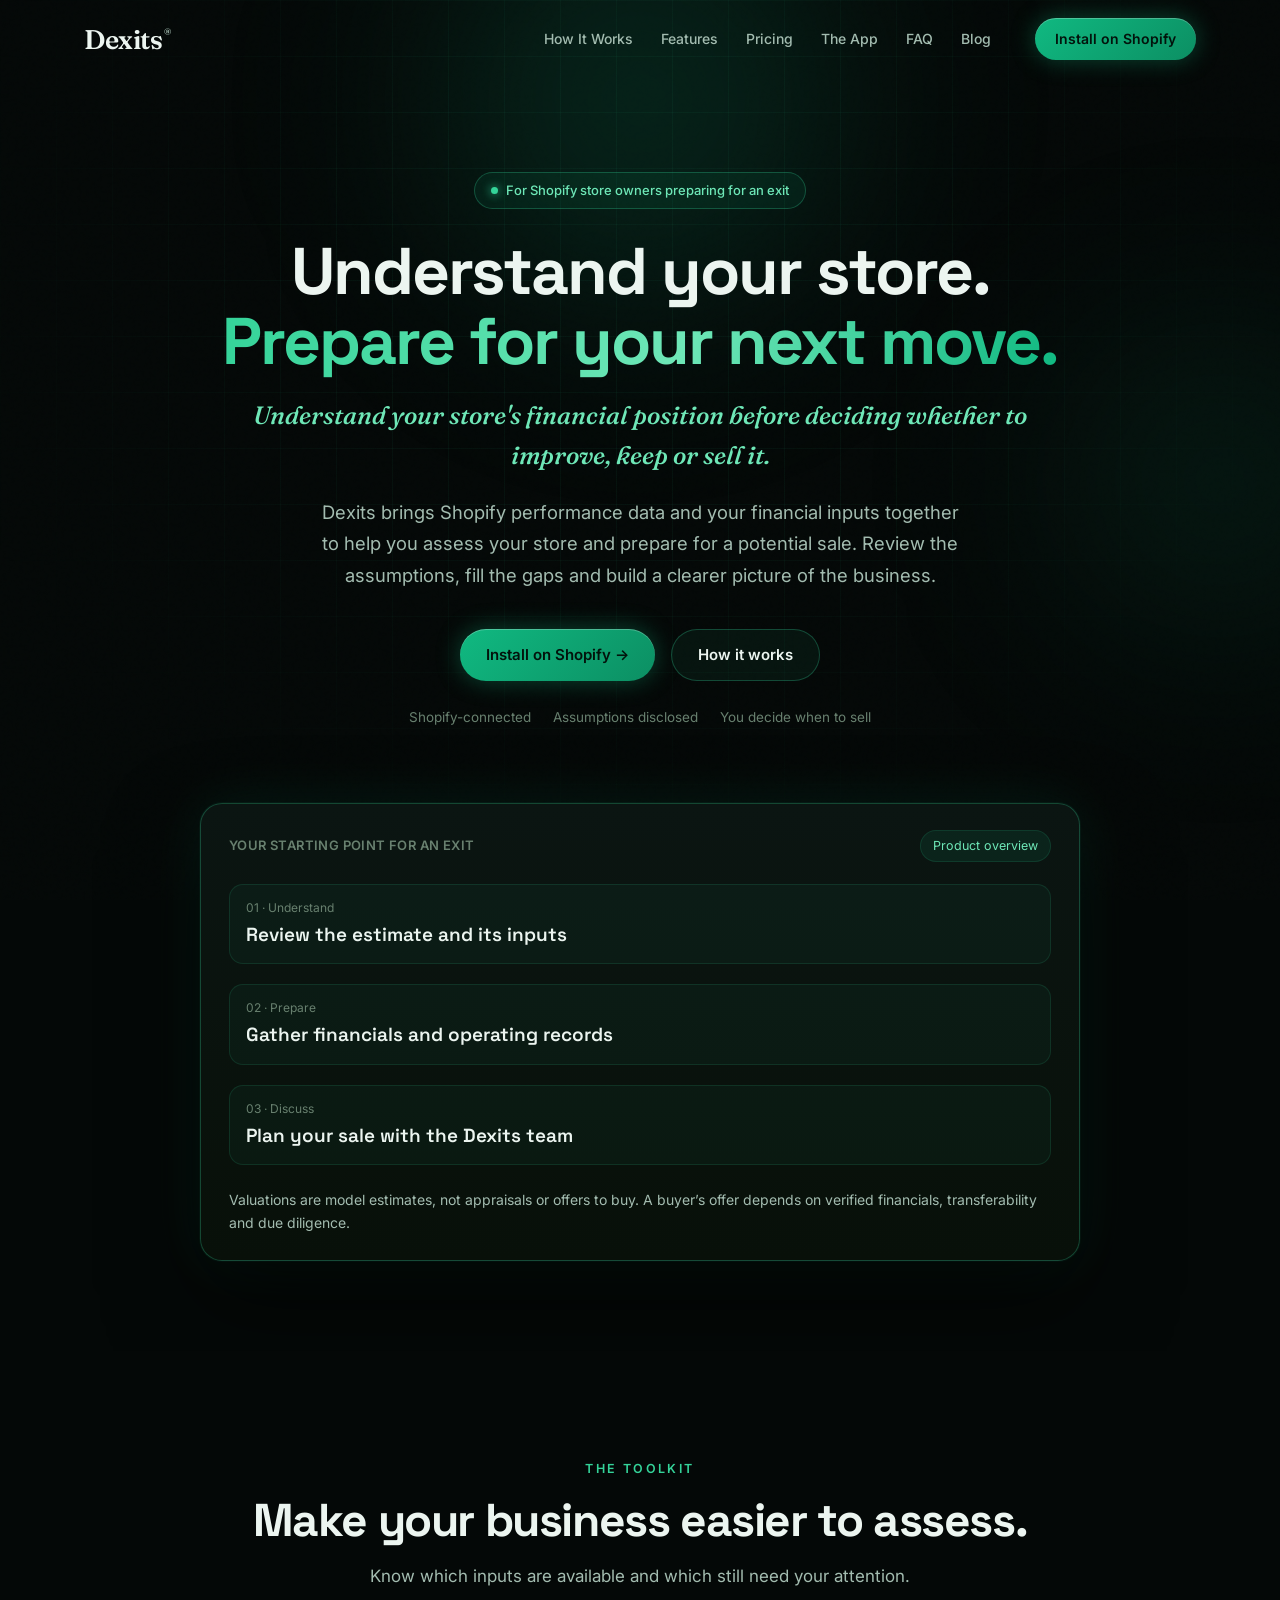
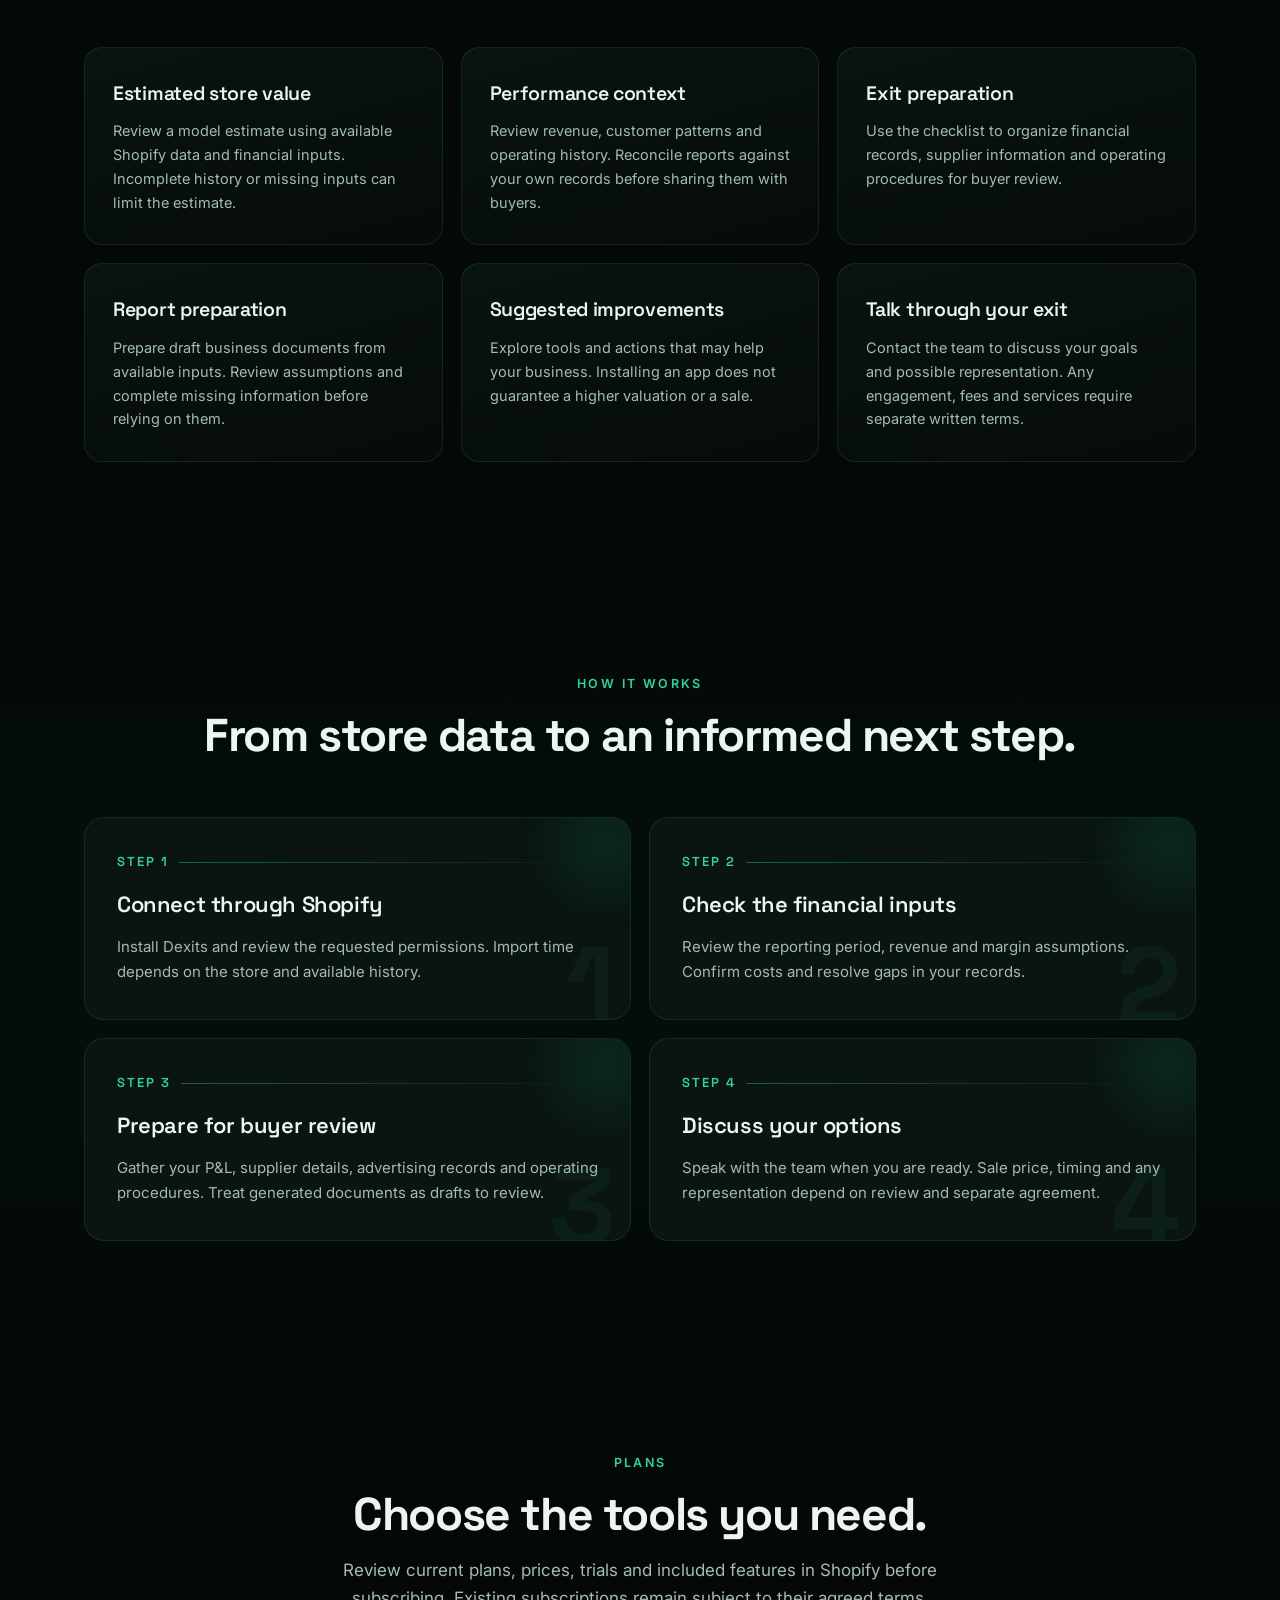
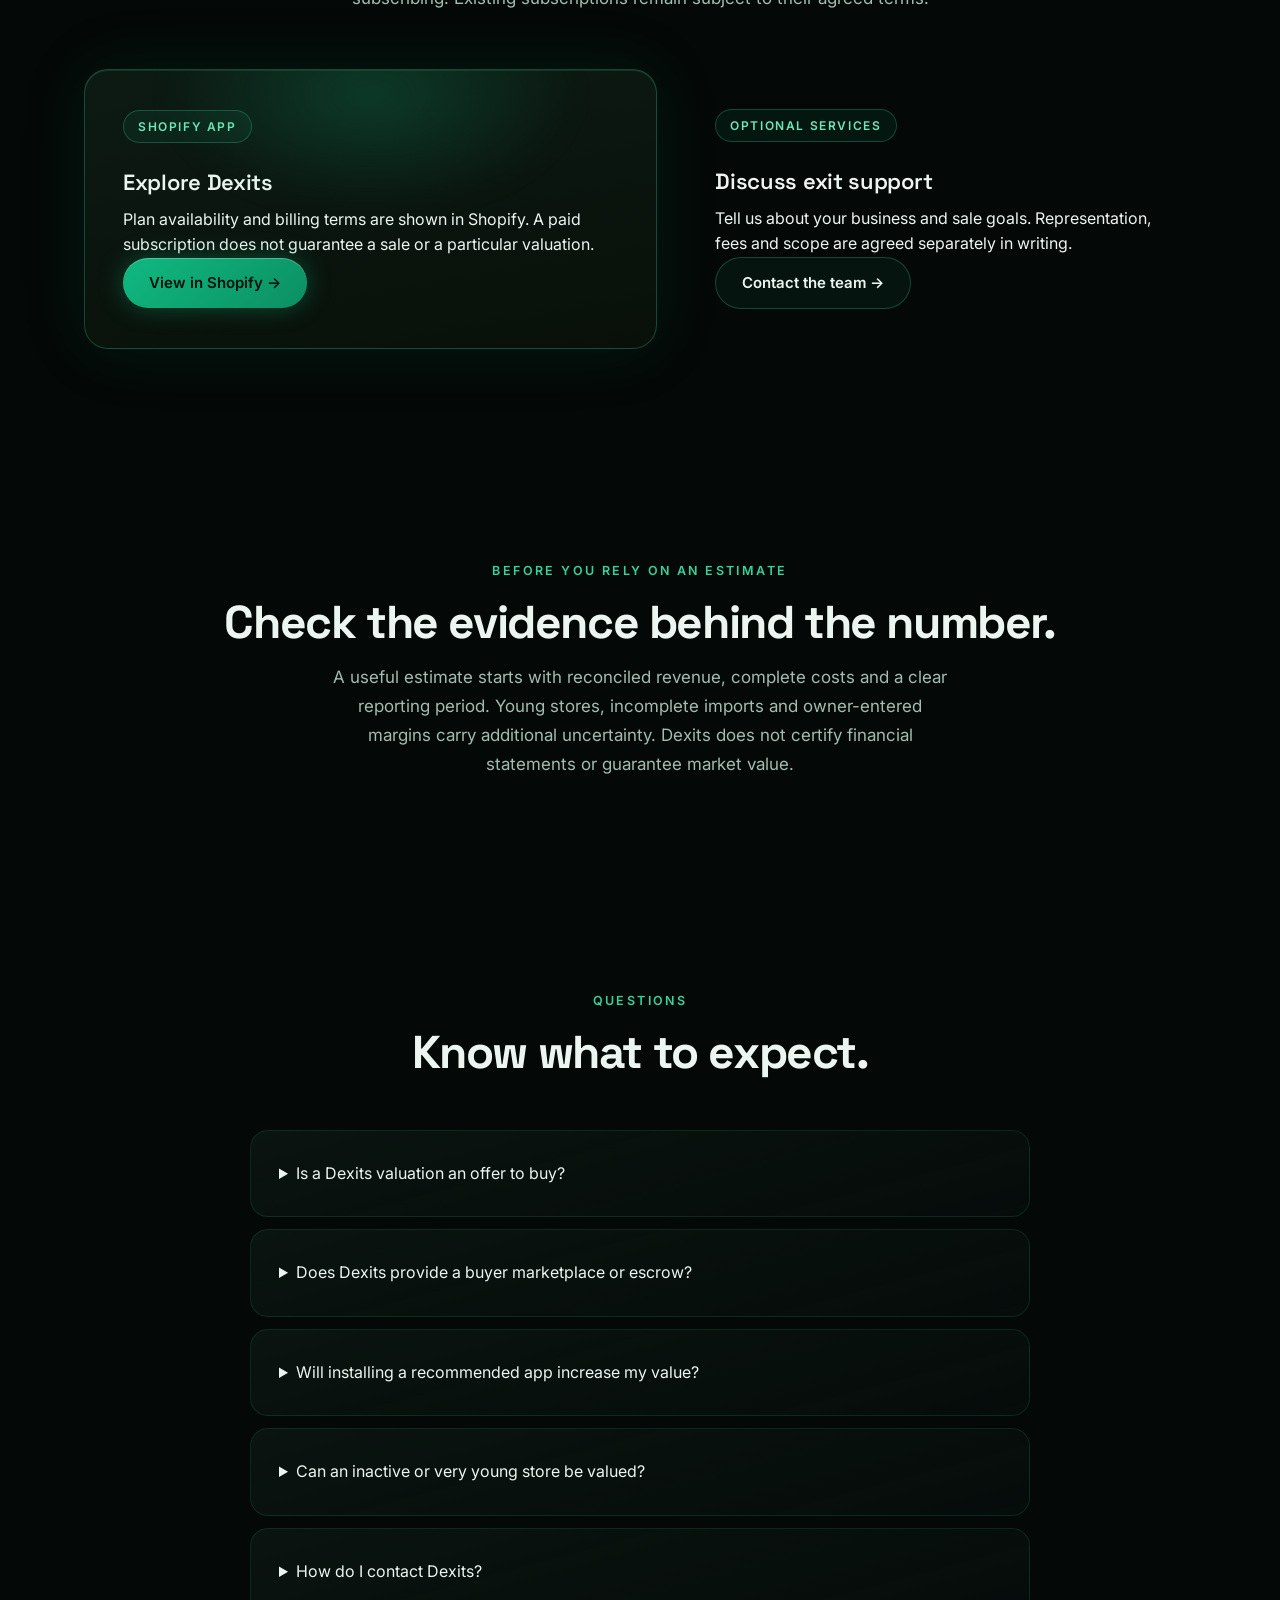
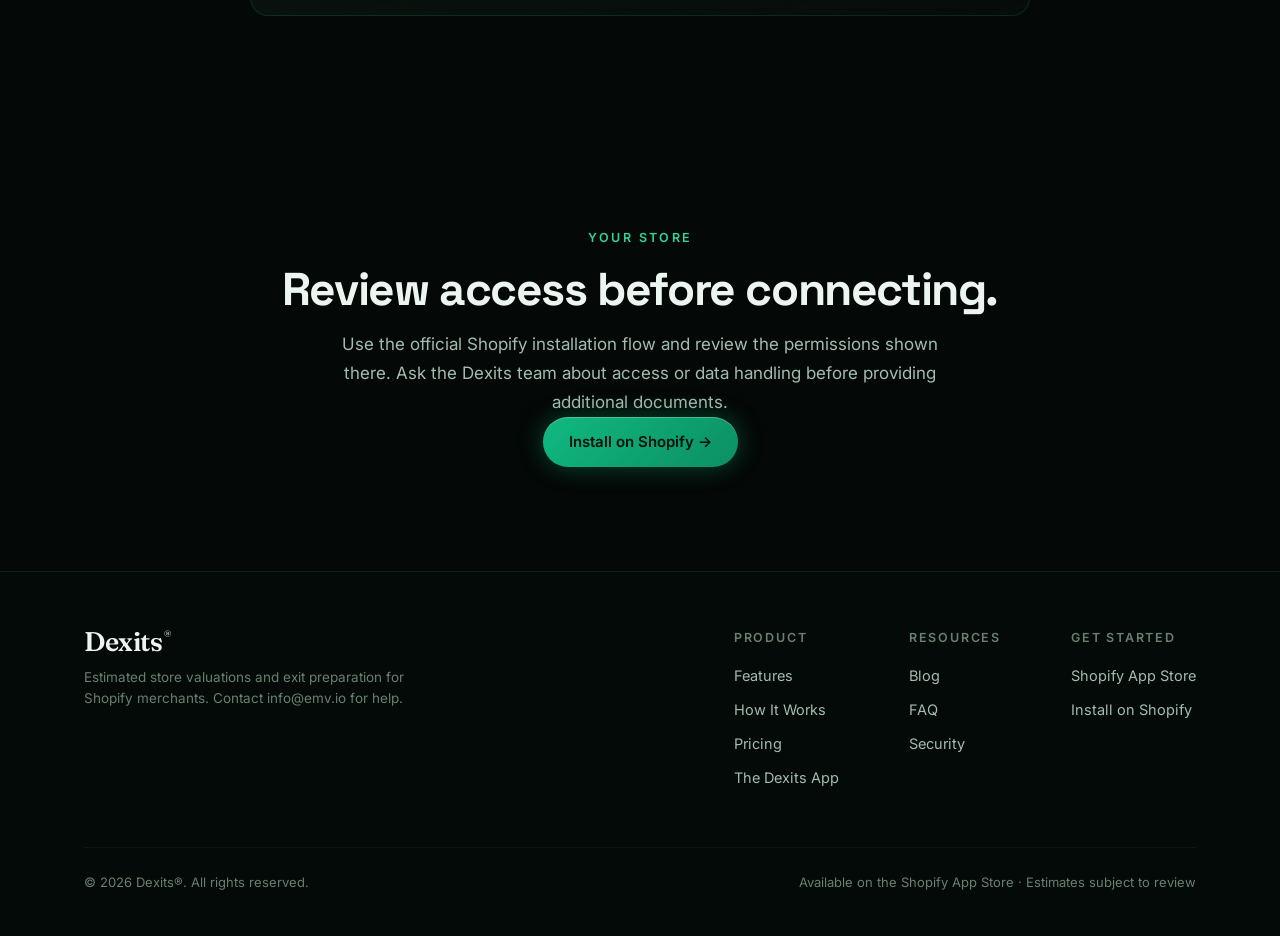
==== commit 3d89a955: "Make enquiry receipt depend on durable storage" ====
--- a/index.html
+++ b/index.html
@@ -332,7 +332,7 @@
   <div class="wrap"><div class="hero-inner">
     <div class="pill rv"><span class="dot"></span>For Shopify store owners preparing for an exit</div>
     <h1 class="rv">Understand your store.<br><span class="accent">Prepare for your next move.</span></h1>
-    <p class="strap rv">An estimate is a starting point for a buyer conversation.</p>
+    <p class="strap rv">Understand your store's financial position before deciding whether to improve, keep or sell it.</p>
     <p class="sub rv">Dexits brings Shopify performance data and your financial inputs together to help you assess your store and prepare for a potential sale. Review the assumptions, fill the gaps and build a clearer picture of the business.</p>
     <div class="hero-ctas rv"><a class="btn btn-primary" href="https://apps.shopify.com/dexits" target="_blank" rel="noopener">Install on Shopify →</a><a class="btn btn-ghost" href="#how-it-works">How it works</a></div>
     <div class="micro-trust rv"><span>Shopify-connected</span><span>Assumptions disclosed</span><span>You decide when to sell</span></div>
